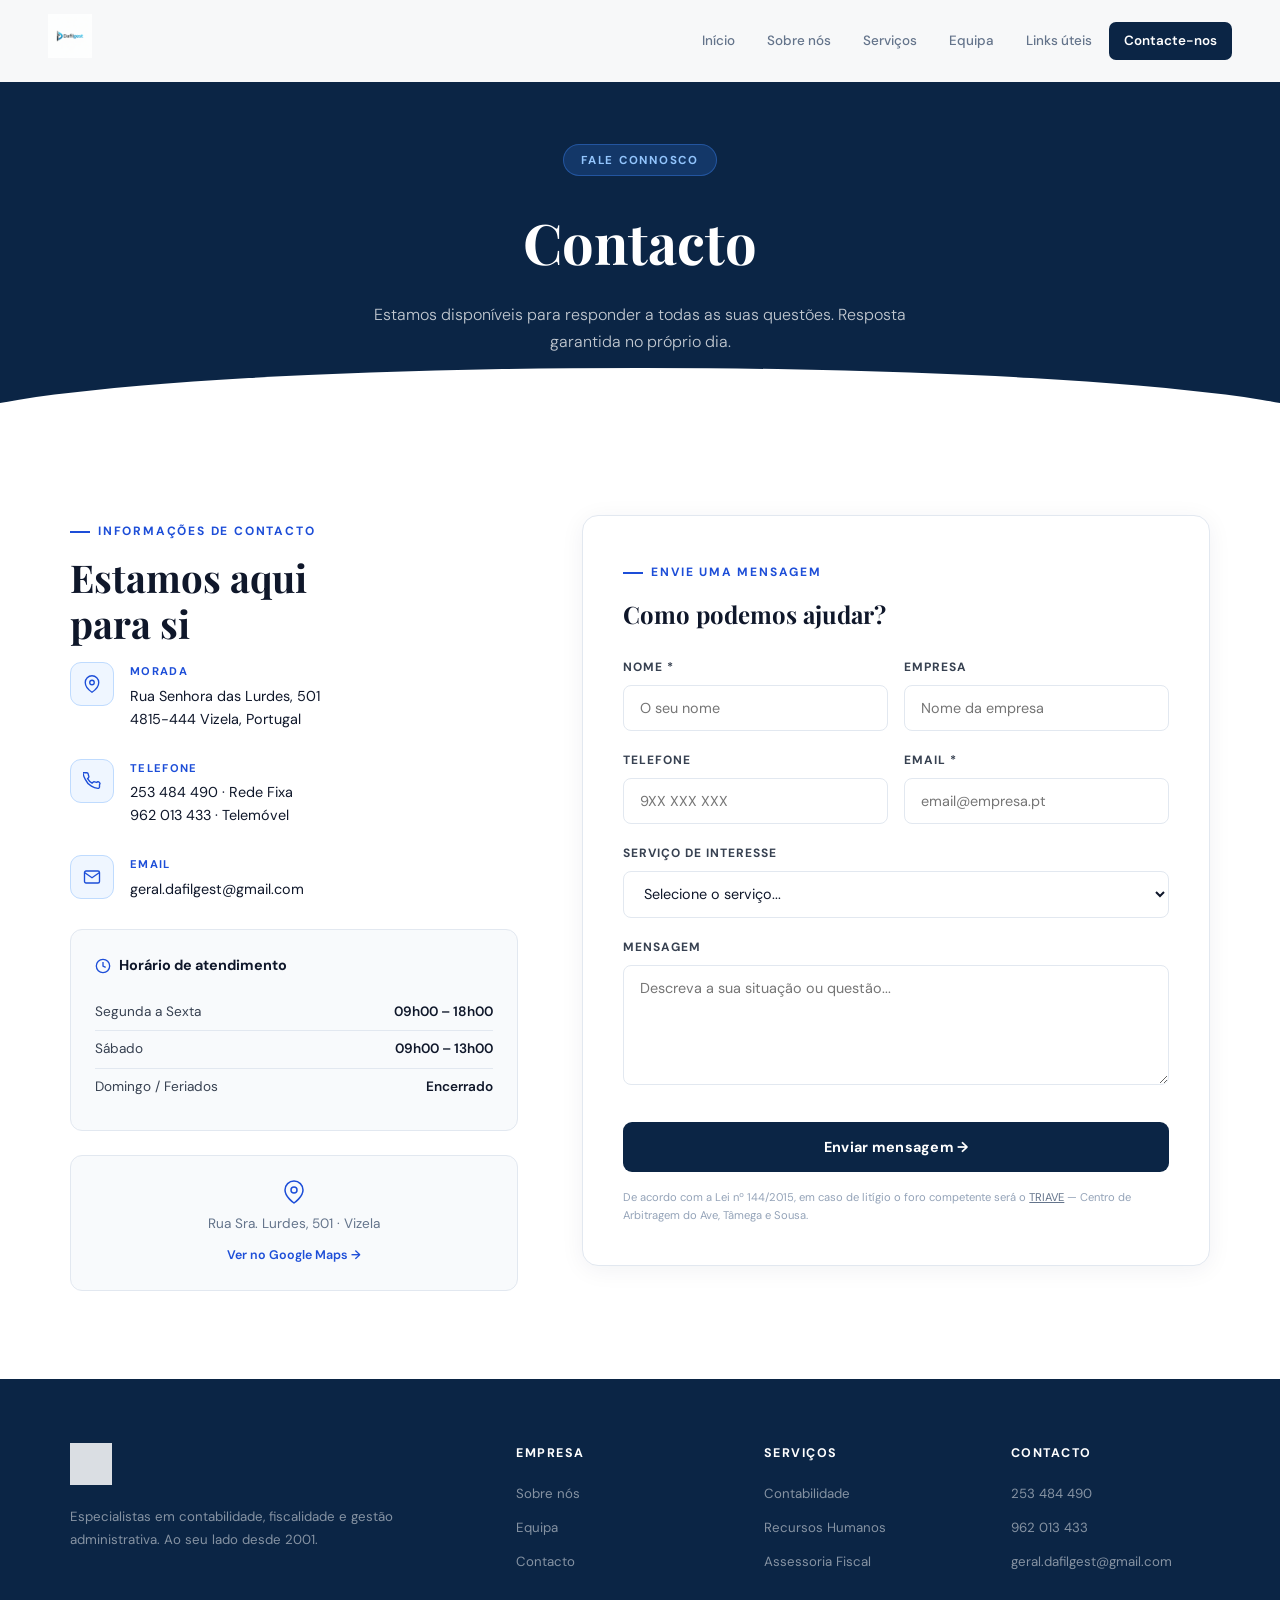
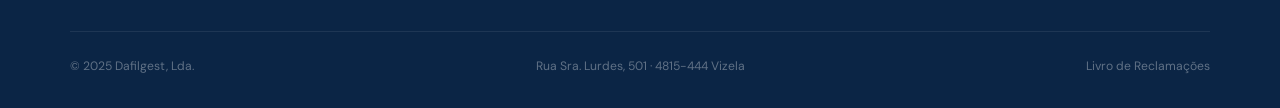
==== contacto.html @ e5c1e3a9 "Add files via upload" ====
<!DOCTYPE html><html lang="pt"><head><meta charset="UTF-8"><meta name="viewport" content="width=device-width,initial-scale=1">
  <link rel="preconnect" href="https://fonts.googleapis.com">
  <link href="https://fonts.googleapis.com/css2?family=Playfair+Display:ital,wght@0,600;0,700;1,600&family=DM+Sans:wght@300;400;500;600&display=swap" rel="stylesheet">
  <link rel="stylesheet" href="shared.css">
<title>Contacto — Dafilgest</title>
<style>
.ct-grid{display:grid;grid-template-columns:5fr 7fr;gap:4rem;align-items:start;}
.ii{display:flex;gap:1rem;align-items:flex-start;margin-bottom:1.75rem;}
.ii-ic{width:44px;height:44px;background:#eff6ff;border:1.5px solid #bfdbfe;border-radius:11px;display:flex;align-items:center;justify-content:center;flex-shrink:0;color:#1d4ed8;}
.ii-lbl{font-size:.7rem;font-weight:700;letter-spacing:.12em;text-transform:uppercase;color:#1d4ed8;margin-bottom:.25rem;}
.ii-val{color:#0f172a;font-size:.9rem;line-height:1.6;}
.ii-val a{color:#0f172a;text-decoration:none;transition:color .2s;}
.ii-val a:hover{color:#1d4ed8;}
.hours{background:#f8fafc;border:1.5px solid #e2e8f0;border-radius:12px;padding:1.5rem;margin-top:1.5rem;}
.hours h4{font-weight:700;color:#0f172a;font-size:.9rem;margin-bottom:1rem;display:flex;align-items:center;gap:.5rem;}
.hours h4 svg{color:#1d4ed8;}
.hr{display:flex;justify-content:space-between;font-size:.85rem;padding:.45rem 0;border-bottom:1px solid #e2e8f0;color:#374151;}
.hr:last-child{border-bottom:none;}
.hr span:last-child{font-weight:600;color:#0f172a;}
.map-link{display:flex;align-items:center;justify-content:center;flex-direction:column;gap:.6rem;margin-top:1.5rem;padding:1.5rem;background:#f8fafc;border:1.5px solid #e2e8f0;border-radius:12px;color:#64748b;font-size:.85rem;text-decoration:none;transition:all .25s;}
.map-link:hover{border-color:#bfdbfe;color:#1d4ed8;}
.map-link svg{color:#1d4ed8;}
.form-wrap{background:#fff;border:1.5px solid #e2e8f0;border-radius:16px;padding:2.5rem;box-shadow:0 4px 24px rgba(11,37,69,.06);}
.fl{display:block;font-size:.75rem;font-weight:700;letter-spacing:.08em;text-transform:uppercase;color:#374151;margin-bottom:.45rem;}
.fi-i,.fi-s,.fi-ta{width:100%;padding:.8rem 1rem;border:1.5px solid #e2e8f0;border-radius:8px;font-family:'DM Sans',sans-serif;font-size:.9rem;color:#0f172a;background:#fff;outline:none;transition:border-color .2s,box-shadow .2s;}
.fi-i:focus,.fi-s:focus,.fi-ta:focus{border-color:#1d4ed8;box-shadow:0 0 0 3px rgba(29,78,216,.07);}
.fi-ta{min-height:120px;resize:vertical;}
.fg2{display:grid;grid-template-columns:1fr 1fr;gap:1rem;}
.fg-s{margin-bottom:1.25rem;}
.f-btn{width:100%;padding:1rem;background:#0b2545;color:#fff;border:none;border-radius:9px;font-family:'DM Sans',sans-serif;font-size:.9rem;font-weight:700;cursor:pointer;transition:all .3s;margin-top:.5rem;letter-spacing:.02em;}
.f-btn:hover{background:#1d4ed8;transform:translateY(-1px);box-shadow:0 8px 24px rgba(29,78,216,.25);}
.f-ok{display:none;margin-top:1rem;padding:.9rem 1.1rem;background:#f0fdf4;border:1.5px solid #86efac;border-radius:8px;font-size:.875rem;color:#166534;}
.legal{font-size:.7rem;color:#94a3b8;line-height:1.65;margin-top:1rem;}
.legal a{color:#64748b;}
@media(max-width:900px){.ct-grid{grid-template-columns:1fr;}.fg2{grid-template-columns:1fr;}}
</style></head><body>
<nav id="navbar">
  <a href="index.html" class="nav-logo"><img src="[data-uri]" alt="Dafilgest"></a>
  <ul class="nav-links">
    <li><a href="index.html">Início</a></li><li><a href="sobre.html">Sobre nós</a></li>
    <li><a href="servicos.html">Serviços</a></li><li><a href="equipa.html">Equipa</a></li>
    <li><a href="links.html">Links úteis</a></li>
    <li><a href="contacto.html" class="nav-cta">Contacte-nos</a></li>
  </ul>
  <button class="burger" id="menuBtn"><span></span><span></span><span></span></button>
</nav>
<div class="mobile-menu" id="mobileMenu">
  <a href="index.html">Início</a><a href="sobre.html">Sobre nós</a>
  <a href="servicos.html">Serviços</a><a href="equipa.html">Equipa</a>
  <a href="links.html">Links úteis</a><a href="contacto.html">Contacte-nos</a>
</div>
<div class="page-header">
  <div class="page-header-tag">Fale connosco</div>
  <h1>Contacto</h1>
  <p>Estamos disponíveis para responder a todas as suas questões. Resposta garantida no próprio dia.</p>
</div>
<section>
  <div class="container">
    <div class="ct-grid">
      <div class="reveal">
        <div class="section-label">Informações de contacto</div>
        <h2 class="section-title">Estamos aqui<br>para si</h2>
        <div class="ii">
          <div class="ii-ic"><svg width="18" height="18" viewBox="0 0 24 24" fill="none" stroke="currentColor" stroke-width="1.8"><path d="M21 10c0 7-9 13-9 13s-9-6-9-13a9 9 0 0118 0z"/><circle cx="12" cy="10" r="3"/></svg></div>
          <div><div class="ii-lbl">Morada</div><div class="ii-val">Rua Senhora das Lurdes, 501<br>4815-444 Vizela, Portugal</div></div>
        </div>
        <div class="ii">
          <div class="ii-ic"><svg width="18" height="18" viewBox="0 0 24 24" fill="none" stroke="currentColor" stroke-width="1.8"><path d="M22 16.92v3a2 2 0 01-2.18 2 19.79 19.79 0 01-8.63-3.07A19.5 19.5 0 013.07 9.81a19.79 19.79 0 01-3.07-8.6A2 2 0 012 1h3a2 2 0 012 1.72c.127.96.361 1.903.7 2.81a2 2 0 01-.45 2.11L6.09 8.91a16 16 0 006 6l1.27-1.27a2 2 0 012.11-.45c.907.339 1.85.573 2.81.7A2 2 0 0122 16.92z"/></svg></div>
          <div><div class="ii-lbl">Telefone</div><div class="ii-val"><a href="tel:253484490">253 484 490</a> · Rede Fixa<br><a href="tel:962013433">962 013 433</a> · Telemóvel</div></div>
        </div>
        <div class="ii">
          <div class="ii-ic"><svg width="18" height="18" viewBox="0 0 24 24" fill="none" stroke="currentColor" stroke-width="1.8"><path d="M4 4h16c1.1 0 2 .9 2 2v12c0 1.1-.9 2-2 2H4c-1.1 0-2-.9-2-2V6c0-1.1.9-2 2-2z"/><polyline points="22,6 12,13 2,6"/></svg></div>
          <div><div class="ii-lbl">Email</div><div class="ii-val"><a href="mailto:geral.dafilgest@gmail.com">geral.dafilgest@gmail.com</a></div></div>
        </div>
        <div class="hours">
          <h4><svg width="16" height="16" viewBox="0 0 24 24" fill="none" stroke="currentColor" stroke-width="2"><circle cx="12" cy="12" r="10"/><polyline points="12 6 12 12 16 14"/></svg>Horário de atendimento</h4>
          <div class="hr"><span>Segunda a Sexta</span><span>09h00 – 18h00</span></div>
          <div class="hr"><span>Sábado</span><span>09h00 – 13h00</span></div>
          <div class="hr"><span>Domingo / Feriados</span><span>Encerrado</span></div>
        </div>
        <a href="https://maps.google.com/?q=Rua+Senhora+Lurdes+501+Vizela" target="_blank" class="map-link">
          <svg width="24" height="24" viewBox="0 0 24 24" fill="none" stroke="currentColor" stroke-width="1.5"><path d="M21 10c0 7-9 13-9 13s-9-6-9-13a9 9 0 0118 0z"/><circle cx="12" cy="10" r="3"/></svg>
          <span>Rua Sra. Lurdes, 501 · Vizela</span>
          <span style="font-size:.78rem;color:#1d4ed8;font-weight:600;">Ver no Google Maps →</span>
        </a>
      </div>
      <div class="reveal reveal-delay-1">
        <div class="form-wrap">
          <div class="section-label">Envie uma mensagem</div>
          <h3 style="font-family:'Playfair Display',serif;font-size:1.5rem;color:#0f172a;margin-bottom:1.5rem;font-weight:700;">Como podemos ajudar?</h3>
          <form id="cForm">
            <div class="fg2">
              <div class="fg-s"><label class="fl">Nome *</label><input type="text" class="fi-i" placeholder="O seu nome" required></div>
              <div class="fg-s"><label class="fl">Empresa</label><input type="text" class="fi-i" placeholder="Nome da empresa"></div>
            </div>
            <div class="fg2">
              <div class="fg-s"><label class="fl">Telefone</label><input type="tel" class="fi-i" placeholder="9XX XXX XXX"></div>
              <div class="fg-s"><label class="fl">Email *</label><input type="email" class="fi-i" placeholder="email@empresa.pt" required></div>
            </div>
            <div class="fg-s">
              <label class="fl">Serviço de interesse</label>
              <select class="fi-s"><option value="">Selecione o serviço...</option><option>Contabilidade</option><option>Recursos Humanos</option><option>Assessoria Fiscal</option><option>Gestão Administrativa</option><option>Outro / Geral</option></select>
            </div>
            <div class="fg-s"><label class="fl">Mensagem</label><textarea class="fi-ta" placeholder="Descreva a sua situação ou questão..."></textarea></div>
            <button type="submit" class="f-btn">Enviar mensagem →</button>
            <div class="f-ok" id="fOk">✓ Mensagem enviada! Entraremos em contacto brevemente.</div>
          </form>
          <p class="legal">De acordo com a Lei nº 144/2015, em caso de litígio o foro competente será o <a href="https://www.triave.pt" target="_blank">TRIAVE</a> — Centro de Arbitragem do Ave, Tâmega e Sousa.</p>
        </div>
      </div>
    </div>
  </div>
</section>
<footer>
  <div class="fi">
    <div class="fg">
      <div><img src="[data-uri]" alt="Dafilgest" class="flogo"><p class="fdesc">Especialistas em contabilidade, fiscalidade e gestão administrativa. Ao seu lado desde 2001.</p></div>
      <div><h4>Empresa</h4><ul><li><a href="sobre.html">Sobre nós</a></li><li><a href="equipa.html">Equipa</a></li><li><a href="contacto.html">Contacto</a></li></ul></div>
      <div><h4>Serviços</h4><ul><li><a href="servicos.html">Contabilidade</a></li><li><a href="servicos.html">Recursos Humanos</a></li><li><a href="servicos.html">Assessoria Fiscal</a></li></ul></div>
      <div><h4>Contacto</h4><ul><li><a href="tel:253484490">253 484 490</a></li><li><a href="tel:962013433">962 013 433</a></li><li><a href="mailto:geral.dafilgest@gmail.com">geral.dafilgest@gmail.com</a></li></ul></div>
    </div>
    <div class="fbot"><span>© 2025 Dafilgest, Lda.</span><span>Rua Sra. Lurdes, 501 · 4815-444 Vizela</span><a href="https://www.livroreclamacoes.pt" target="_blank">Livro de Reclamações</a></div>
  </div>
</footer><script src="shared.js"></script>
<script>
document.getElementById('cForm').addEventListener('submit',function(e){
  e.preventDefault();
  var ok=document.getElementById('fOk');
  ok.style.display='block';
  this.reset();
  setTimeout(()=>ok.style.display='none',7000);
});
</script>
</body></html>
---- shared.css ----
*,*::before,*::after{margin:0;padding:0;box-sizing:border-box;}
:root{
  --navy:#0b2545;
  --blue:#1d4ed8;
  --blue-light:#3b82f6;
  --blue-pale:#eff6ff;
  --slate:#0f172a;
  --gray:#64748b;
  --light:#f8fafc;
  --white:#fff;
  --border:#e2e8f0;
}
html{scroll-behavior:smooth;}
body{font-family:'DM Sans',sans-serif;color:var(--slate);background:var(--white);line-height:1.65;}

/* NAV */
nav{position:fixed;top:0;left:0;right:0;z-index:200;display:flex;align-items:center;justify-content:space-between;padding:.9rem 3rem;background:rgba(255,255,255,.97);backdrop-filter:blur(16px);border-bottom:1px solid transparent;transition:all .35s;}
nav.scrolled{border-color:var(--border);box-shadow:0 2px 24px rgba(0,0,0,.07);}
.nav-logo img{height:44px;width:auto;}
.nav-links{display:flex;gap:.1rem;list-style:none;align-items:center;}
.nav-links a{display:block;padding:.5rem .95rem;color:var(--gray);font-size:.84rem;font-weight:500;text-decoration:none;border-radius:7px;transition:all .2s;}
.nav-links a:hover,.nav-links a.active{color:var(--blue);background:var(--blue-pale);}
.nav-links a.active{font-weight:600;}
.nav-cta{background:var(--navy)!important;color:var(--white)!important;font-weight:600!important;border-radius:7px!important;}
.nav-cta:hover{background:var(--blue)!important;}
.burger{display:none;flex-direction:column;gap:5px;cursor:pointer;background:none;border:none;padding:6px;}
.burger span{display:block;width:24px;height:2px;background:var(--slate);transition:all .3s;border-radius:2px;}
.burger.open span:nth-child(1){transform:rotate(45deg) translate(5px,5px);}
.burger.open span:nth-child(2){opacity:0;}
.burger.open span:nth-child(3){transform:rotate(-45deg) translate(5px,-5px);}
.mobile-menu{display:none;position:fixed;top:68px;left:0;right:0;bottom:0;background:var(--white);z-index:199;padding:1.5rem;flex-direction:column;gap:.35rem;overflow-y:auto;}
.mobile-menu.open{display:flex;}
.mobile-menu a{padding:.9rem 1rem;font-size:1rem;color:var(--slate);text-decoration:none;border-bottom:1px solid var(--border);border-radius:8px;}
.mobile-menu a:hover{color:var(--blue);background:var(--blue-pale);}

/* PAGE HEADER */
.page-header{background:var(--navy);color:var(--white);text-align:center;padding:9rem 2rem 4.5rem;position:relative;overflow:hidden;}
.page-header::after{content:'';position:absolute;bottom:-1px;left:0;right:0;height:60px;background:var(--white);clip-path:ellipse(55% 100% at 50% 100%);}
.page-header-tag{display:inline-block;background:rgba(59,130,246,.2);border:1px solid rgba(59,130,246,.4);padding:.35rem 1.1rem;border-radius:50px;font-size:.72rem;font-weight:700;letter-spacing:.15em;text-transform:uppercase;color:#93c5fd;margin-bottom:1.25rem;}
.page-header h1{font-family:'Playfair Display',serif;font-size:clamp(2rem,5vw,3.5rem);font-weight:700;margin-bottom:.85rem;color:var(--white);}
.page-header p{max-width:540px;margin:0 auto;opacity:.75;font-size:1rem;font-weight:300;}

/* LAYOUT */
section{padding:5.5rem 2rem;}
.container{max-width:1140px;margin:0 auto;}
.section-label{display:inline-flex;align-items:center;gap:.5rem;color:var(--blue);font-size:.75rem;font-weight:700;letter-spacing:.15em;text-transform:uppercase;margin-bottom:.75rem;}
.section-label::before{content:'';width:20px;height:2px;background:var(--blue);display:block;}
.section-title{font-family:'Playfair Display',serif;font-size:clamp(1.6rem,3vw,2.5rem);font-weight:700;color:var(--slate);margin-bottom:1rem;line-height:1.2;}
.section-sub{color:var(--gray);font-size:.97rem;max-width:540px;margin-bottom:2.5rem;}

/* BTNS */
.btn{display:inline-flex;align-items:center;gap:.5rem;padding:.8rem 1.75rem;border-radius:8px;font-size:.875rem;font-weight:600;text-decoration:none;transition:all .25s;cursor:pointer;border:none;font-family:'DM Sans',sans-serif;}
.btn-navy{background:var(--navy);color:var(--white);}
.btn-navy:hover{background:var(--blue);transform:translateY(-1px);box-shadow:0 6px 20px rgba(29,78,216,.3);}
.btn-blue{background:var(--blue);color:var(--white);}
.btn-blue:hover{background:#1e40af;transform:translateY(-1px);box-shadow:0 6px 20px rgba(29,78,216,.35);}
.btn-ghost{background:rgba(255,255,255,.1);color:var(--white);border:1px solid rgba(255,255,255,.25);}
.btn-ghost:hover{background:rgba(255,255,255,.2);}
.btn-outline-navy{background:transparent;color:var(--navy);border:2px solid var(--navy);}
.btn-outline-navy:hover{background:var(--navy);color:var(--white);}
.btn-white{background:var(--white);color:var(--navy);font-weight:700;}
.btn-white:hover{background:#e8f0fe;transform:translateY(-1px);}

/* CARDS */
.card{background:var(--white);border:1px solid var(--border);border-radius:14px;padding:2rem;transition:all .3s;}
.card:hover{box-shadow:0 12px 40px rgba(29,78,216,.1);transform:translateY(-3px);border-color:#bfdbfe;}

/* REVEAL */
.reveal{opacity:0;transform:translateY(28px);transition:opacity .75s ease,transform .75s ease;}
.reveal.visible{opacity:1;transform:translateY(0);}
.reveal-delay-1{transition-delay:.12s;}
.reveal-delay-2{transition-delay:.24s;}
.reveal-delay-3{transition-delay:.36s;}
.reveal-delay-4{transition-delay:.48s;}

/* FOOTER */
footer{background:var(--navy);color:rgba(255,255,255,.65);padding:4rem 2rem 2rem;}
.fi{max-width:1140px;margin:0 auto;}
.fg{display:grid;grid-template-columns:2fr 1fr 1fr 1fr;gap:3rem;margin-bottom:3rem;}
.flogo{height:42px;filter:brightness(0) invert(1);opacity:.85;margin-bottom:1.25rem;display:block;}
.fdesc{font-size:.83rem;line-height:1.75;color:rgba(255,255,255,.5);}
.fg h4{color:var(--white);font-size:.78rem;font-weight:700;letter-spacing:.12em;text-transform:uppercase;margin-bottom:1rem;}
.fg ul{list-style:none;}
.fg li{margin-bottom:.5rem;}
.fg a{color:rgba(255,255,255,.5);text-decoration:none;font-size:.83rem;transition:color .2s;}
.fg a:hover{color:var(--white);}
.fbot{border-top:1px solid rgba(255,255,255,.08);padding-top:1.5rem;display:flex;justify-content:space-between;align-items:center;flex-wrap:wrap;gap:.75rem;font-size:.76rem;color:rgba(255,255,255,.35);}
.fbot a{color:rgba(255,255,255,.35);text-decoration:none;}
.fbot a:hover{color:rgba(255,255,255,.6);}

@media(max-width:900px){
  nav{padding:.9rem 1.5rem;}
  .nav-links{display:none;}
  .burger{display:flex;}
  .fg{grid-template-columns:1fr 1fr;gap:2rem;}
  .fbot{flex-direction:column;text-align:center;}
}
@media(max-width:480px){.fg{grid-template-columns:1fr;}}
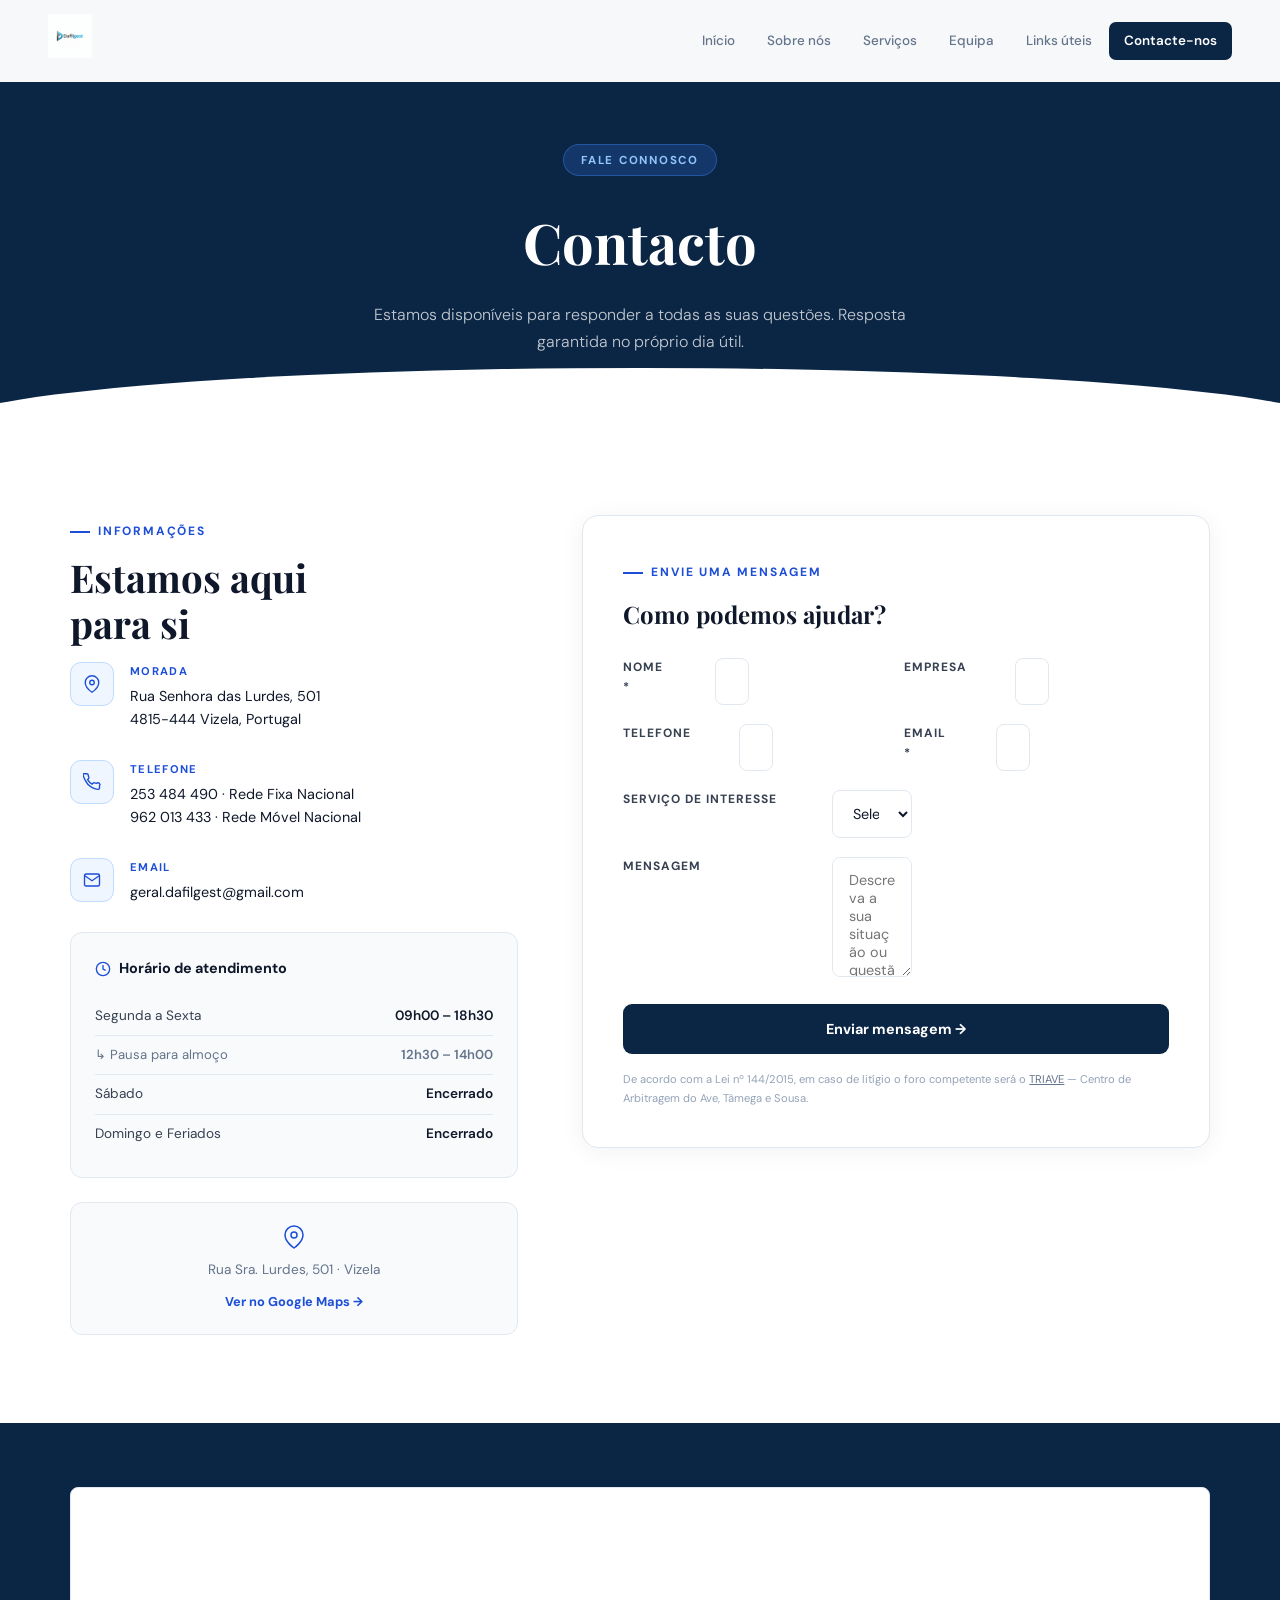
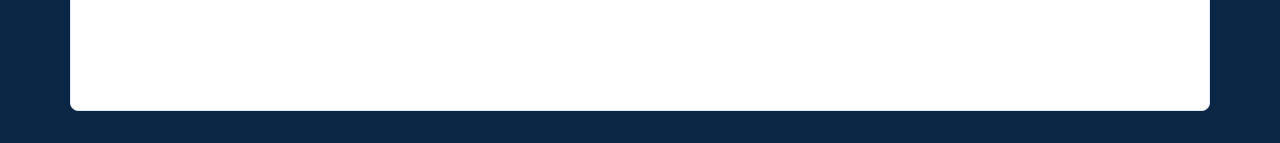
==== commit aa22954e: "Add files via upload" ====
--- a/contacto.html
+++ b/contacto.html
@@ -1,38 +1,38 @@
 <!DOCTYPE html><html lang="pt"><head><meta charset="UTF-8"><meta name="viewport" content="width=device-width,initial-scale=1">
   <link rel="preconnect" href="https://fonts.googleapis.com">
   <link href="https://fonts.googleapis.com/css2?family=Playfair+Display:ital,wght@0,600;0,700;1,600&family=DM+Sans:wght@300;400;500;600&display=swap" rel="stylesheet">
-  <link rel="stylesheet" href="shared.css">
-<title>Contacto — Dafilgest</title>
+  <link rel="stylesheet" href="shared.css"><title>Contacto — Dafilgest</title>
 <style>
 .ct-grid{display:grid;grid-template-columns:5fr 7fr;gap:4rem;align-items:start;}
 .ii{display:flex;gap:1rem;align-items:flex-start;margin-bottom:1.75rem;}
 .ii-ic{width:44px;height:44px;background:#eff6ff;border:1.5px solid #bfdbfe;border-radius:11px;display:flex;align-items:center;justify-content:center;flex-shrink:0;color:#1d4ed8;}
 .ii-lbl{font-size:.7rem;font-weight:700;letter-spacing:.12em;text-transform:uppercase;color:#1d4ed8;margin-bottom:.25rem;}
-.ii-val{color:#0f172a;font-size:.9rem;line-height:1.6;}
+.ii-val{color:#0f172a;font-size:.9rem;line-height:1.65;}
 .ii-val a{color:#0f172a;text-decoration:none;transition:color .2s;}
 .ii-val a:hover{color:#1d4ed8;}
 .hours{background:#f8fafc;border:1.5px solid #e2e8f0;border-radius:12px;padding:1.5rem;margin-top:1.5rem;}
 .hours h4{font-weight:700;color:#0f172a;font-size:.9rem;margin-bottom:1rem;display:flex;align-items:center;gap:.5rem;}
 .hours h4 svg{color:#1d4ed8;}
-.hr{display:flex;justify-content:space-between;font-size:.85rem;padding:.45rem 0;border-bottom:1px solid #e2e8f0;color:#374151;}
-.hr:last-child{border-bottom:none;}
-.hr span:last-child{font-weight:600;color:#0f172a;}
-.map-link{display:flex;align-items:center;justify-content:center;flex-direction:column;gap:.6rem;margin-top:1.5rem;padding:1.5rem;background:#f8fafc;border:1.5px solid #e2e8f0;border-radius:12px;color:#64748b;font-size:.85rem;text-decoration:none;transition:all .25s;}
-.map-link:hover{border-color:#bfdbfe;color:#1d4ed8;}
-.map-link svg{color:#1d4ed8;}
-.form-wrap{background:#fff;border:1.5px solid #e2e8f0;border-radius:16px;padding:2.5rem;box-shadow:0 4px 24px rgba(11,37,69,.06);}
+.hr-row{display:flex;justify-content:space-between;align-items:center;font-size:.85rem;padding:.5rem 0;border-bottom:1px solid #e2e8f0;color:#374151;}
+.hr-row:last-child{border-bottom:none;}
+.hr-row span:last-child{font-weight:600;color:#0f172a;}
+.hr-row .closed{color:#94a3b8;font-weight:400;}
+.map-a{display:flex;align-items:center;justify-content:center;flex-direction:column;gap:.6rem;margin-top:1.5rem;padding:1.4rem;background:#f8fafc;border:1.5px solid #e2e8f0;border-radius:12px;color:#64748b;font-size:.85rem;text-decoration:none;transition:all .25s;}
+.map-a:hover{border-color:#bfdbfe;color:#1d4ed8;}
+.map-a svg{color:#1d4ed8;}
+.fw{background:#fff;border:1.5px solid #e2e8f0;border-radius:16px;padding:2.5rem;box-shadow:0 4px 24px rgba(11,37,69,.06);}
 .fl{display:block;font-size:.75rem;font-weight:700;letter-spacing:.08em;text-transform:uppercase;color:#374151;margin-bottom:.45rem;}
-.fi-i,.fi-s,.fi-ta{width:100%;padding:.8rem 1rem;border:1.5px solid #e2e8f0;border-radius:8px;font-family:'DM Sans',sans-serif;font-size:.9rem;color:#0f172a;background:#fff;outline:none;transition:border-color .2s,box-shadow .2s;}
-.fi-i:focus,.fi-s:focus,.fi-ta:focus{border-color:#1d4ed8;box-shadow:0 0 0 3px rgba(29,78,216,.07);}
-.fi-ta{min-height:120px;resize:vertical;}
-.fg2{display:grid;grid-template-columns:1fr 1fr;gap:1rem;}
-.fg-s{margin-bottom:1.25rem;}
-.f-btn{width:100%;padding:1rem;background:#0b2545;color:#fff;border:none;border-radius:9px;font-family:'DM Sans',sans-serif;font-size:.9rem;font-weight:700;cursor:pointer;transition:all .3s;margin-top:.5rem;letter-spacing:.02em;}
-.f-btn:hover{background:#1d4ed8;transform:translateY(-1px);box-shadow:0 8px 24px rgba(29,78,216,.25);}
-.f-ok{display:none;margin-top:1rem;padding:.9rem 1.1rem;background:#f0fdf4;border:1.5px solid #86efac;border-radius:8px;font-size:.875rem;color:#166534;}
+.fi{width:100%;padding:.8rem 1rem;border:1.5px solid #e2e8f0;border-radius:8px;font-family:'DM Sans',sans-serif;font-size:.9rem;color:#0f172a;background:#fff;outline:none;transition:border-color .2s,box-shadow .2s;}
+.fi:focus{border-color:#1d4ed8;box-shadow:0 0 0 3px rgba(29,78,216,.07);}
+textarea.fi{min-height:120px;resize:vertical;}
+.fr2{display:grid;grid-template-columns:1fr 1fr;gap:1rem;}
+.fg{margin-bottom:1.2rem;}
+.fbtn{width:100%;padding:1rem;background:#0b2545;color:#fff;border:none;border-radius:9px;font-family:'DM Sans',sans-serif;font-size:.9rem;font-weight:700;cursor:pointer;transition:all .3s;margin-top:.5rem;}
+.fbtn:hover{background:#1d4ed8;transform:translateY(-1px);box-shadow:0 8px 24px rgba(29,78,216,.25);}
+.fok{display:none;margin-top:1rem;padding:.9rem 1.1rem;background:#f0fdf4;border:1.5px solid #86efac;border-radius:8px;font-size:.875rem;color:#166534;}
 .legal{font-size:.7rem;color:#94a3b8;line-height:1.65;margin-top:1rem;}
 .legal a{color:#64748b;}
-@media(max-width:900px){.ct-grid{grid-template-columns:1fr;}.fg2{grid-template-columns:1fr;}}
+@media(max-width:900px){.ct-grid{grid-template-columns:1fr;}.fr2{grid-template-columns:1fr;}}
 </style></head><body>
 <nav id="navbar">
   <a href="index.html" class="nav-logo"><img src="[data-uri]" alt="Dafilgest"></a>
@@ -52,13 +52,13 @@
 <div class="page-header">
   <div class="page-header-tag">Fale connosco</div>
   <h1>Contacto</h1>
-  <p>Estamos disponíveis para responder a todas as suas questões. Resposta garantida no próprio dia.</p>
+  <p>Estamos disponíveis para responder a todas as suas questões. Resposta garantida no próprio dia útil.</p>
 </div>
 <section>
   <div class="container">
     <div class="ct-grid">
       <div class="reveal">
-        <div class="section-label">Informações de contacto</div>
+        <div class="section-label">Informações</div>
         <h2 class="section-title">Estamos aqui<br>para si</h2>
         <div class="ii">
           <div class="ii-ic"><svg width="18" height="18" viewBox="0 0 24 24" fill="none" stroke="currentColor" stroke-width="1.8"><path d="M21 10c0 7-9 13-9 13s-9-6-9-13a9 9 0 0118 0z"/><circle cx="12" cy="10" r="3"/></svg></div>
@@ -66,7 +66,7 @@
         </div>
         <div class="ii">
           <div class="ii-ic"><svg width="18" height="18" viewBox="0 0 24 24" fill="none" stroke="currentColor" stroke-width="1.8"><path d="M22 16.92v3a2 2 0 01-2.18 2 19.79 19.79 0 01-8.63-3.07A19.5 19.5 0 013.07 9.81a19.79 19.79 0 01-3.07-8.6A2 2 0 012 1h3a2 2 0 012 1.72c.127.96.361 1.903.7 2.81a2 2 0 01-.45 2.11L6.09 8.91a16 16 0 006 6l1.27-1.27a2 2 0 012.11-.45c.907.339 1.85.573 2.81.7A2 2 0 0122 16.92z"/></svg></div>
-          <div><div class="ii-lbl">Telefone</div><div class="ii-val"><a href="tel:253484490">253 484 490</a> · Rede Fixa<br><a href="tel:962013433">962 013 433</a> · Telemóvel</div></div>
+          <div><div class="ii-lbl">Telefone</div><div class="ii-val"><a href="tel:253484490">253 484 490</a> · Rede Fixa Nacional<br><a href="tel:962013433">962 013 433</a> · Rede Móvel Nacional</div></div>
         </div>
         <div class="ii">
           <div class="ii-ic"><svg width="18" height="18" viewBox="0 0 24 24" fill="none" stroke="currentColor" stroke-width="1.8"><path d="M4 4h16c1.1 0 2 .9 2 2v12c0 1.1-.9 2-2 2H4c-1.1 0-2-.9-2-2V6c0-1.1.9-2 2-2z"/><polyline points="22,6 12,13 2,6"/></svg></div>
@@ -74,36 +74,37 @@
         </div>
         <div class="hours">
           <h4><svg width="16" height="16" viewBox="0 0 24 24" fill="none" stroke="currentColor" stroke-width="2"><circle cx="12" cy="12" r="10"/><polyline points="12 6 12 12 16 14"/></svg>Horário de atendimento</h4>
-          <div class="hr"><span>Segunda a Sexta</span><span>09h00 – 18h00</span></div>
-          <div class="hr"><span>Sábado</span><span>09h00 – 13h00</span></div>
-          <div class="hr"><span>Domingo / Feriados</span><span>Encerrado</span></div>
+          <div class="hr-row"><span>Segunda a Sexta</span><span>09h00 – 18h30</span></div>
+          <div class="hr-row"><span style="color:#64748b;font-size:.82rem;">↳ Pausa para almoço</span><span style="color:#64748b;font-size:.82rem;">12h30 – 14h00</span></div>
+          <div class="hr-row"><span>Sábado</span><span class="closed">Encerrado</span></div>
+          <div class="hr-row"><span>Domingo e Feriados</span><span class="closed">Encerrado</span></div>
         </div>
-        <a href="https://maps.google.com/?q=Rua+Senhora+Lurdes+501+Vizela" target="_blank" class="map-link">
+        <a href="https://maps.google.com/?q=Rua+Senhora+Lurdes+501+Vizela" target="_blank" class="map-a">
           <svg width="24" height="24" viewBox="0 0 24 24" fill="none" stroke="currentColor" stroke-width="1.5"><path d="M21 10c0 7-9 13-9 13s-9-6-9-13a9 9 0 0118 0z"/><circle cx="12" cy="10" r="3"/></svg>
           <span>Rua Sra. Lurdes, 501 · Vizela</span>
-          <span style="font-size:.78rem;color:#1d4ed8;font-weight:600;">Ver no Google Maps →</span>
+          <span style="color:#1d4ed8;font-weight:700;font-size:.8rem;">Ver no Google Maps →</span>
         </a>
       </div>
       <div class="reveal reveal-delay-1">
-        <div class="form-wrap">
+        <div class="fw">
           <div class="section-label">Envie uma mensagem</div>
           <h3 style="font-family:'Playfair Display',serif;font-size:1.5rem;color:#0f172a;margin-bottom:1.5rem;font-weight:700;">Como podemos ajudar?</h3>
           <form id="cForm">
-            <div class="fg2">
-              <div class="fg-s"><label class="fl">Nome *</label><input type="text" class="fi-i" placeholder="O seu nome" required></div>
-              <div class="fg-s"><label class="fl">Empresa</label><input type="text" class="fi-i" placeholder="Nome da empresa"></div>
+            <div class="fr2">
+              <div class="fg"><label class="fl">Nome *</label><input type="text" class="fi" placeholder="O seu nome" required></div>
+              <div class="fg"><label class="fl">Empresa</label><input type="text" class="fi" placeholder="Nome da empresa"></div>
             </div>
-            <div class="fg2">
-              <div class="fg-s"><label class="fl">Telefone</label><input type="tel" class="fi-i" placeholder="9XX XXX XXX"></div>
-              <div class="fg-s"><label class="fl">Email *</label><input type="email" class="fi-i" placeholder="email@empresa.pt" required></div>
+            <div class="fr2">
+              <div class="fg"><label class="fl">Telefone</label><input type="tel" class="fi" placeholder="9XX XXX XXX"></div>
+              <div class="fg"><label class="fl">Email *</label><input type="email" class="fi" placeholder="email@empresa.pt" required></div>
             </div>
-            <div class="fg-s">
+            <div class="fg">
               <label class="fl">Serviço de interesse</label>
-              <select class="fi-s"><option value="">Selecione o serviço...</option><option>Contabilidade</option><option>Recursos Humanos</option><option>Assessoria Fiscal</option><option>Gestão Administrativa</option><option>Outro / Geral</option></select>
+              <select class="fi"><option value="">Selecione...</option><option>Contabilidade</option><option>Recursos Humanos</option><option>Assessoria Fiscal</option><option>Gestão Administrativa</option><option>Outro / Geral</option></select>
             </div>
-            <div class="fg-s"><label class="fl">Mensagem</label><textarea class="fi-ta" placeholder="Descreva a sua situação ou questão..."></textarea></div>
-            <button type="submit" class="f-btn">Enviar mensagem →</button>
-            <div class="f-ok" id="fOk">✓ Mensagem enviada! Entraremos em contacto brevemente.</div>
+            <div class="fg"><label class="fl">Mensagem</label><textarea class="fi" placeholder="Descreva a sua situação ou questão..."></textarea></div>
+            <button type="submit" class="fbtn">Enviar mensagem →</button>
+            <div class="fok" id="fOk">✓ Mensagem enviada com sucesso! Entraremos em contacto brevemente.</div>
           </form>
           <p class="legal">De acordo com a Lei nº 144/2015, em caso de litígio o foro competente será o <a href="https://www.triave.pt" target="_blank">TRIAVE</a> — Centro de Arbitragem do Ave, Tâmega e Sousa.</p>
         </div>
@@ -114,12 +115,12 @@
 <footer>
   <div class="fi">
     <div class="fg">
-      <div><img src="[data-uri]" alt="Dafilgest" class="flogo"><p class="fdesc">Especialistas em contabilidade, fiscalidade e gestão administrativa. Ao seu lado desde 2001.</p></div>
+      <div><img src="[data-uri]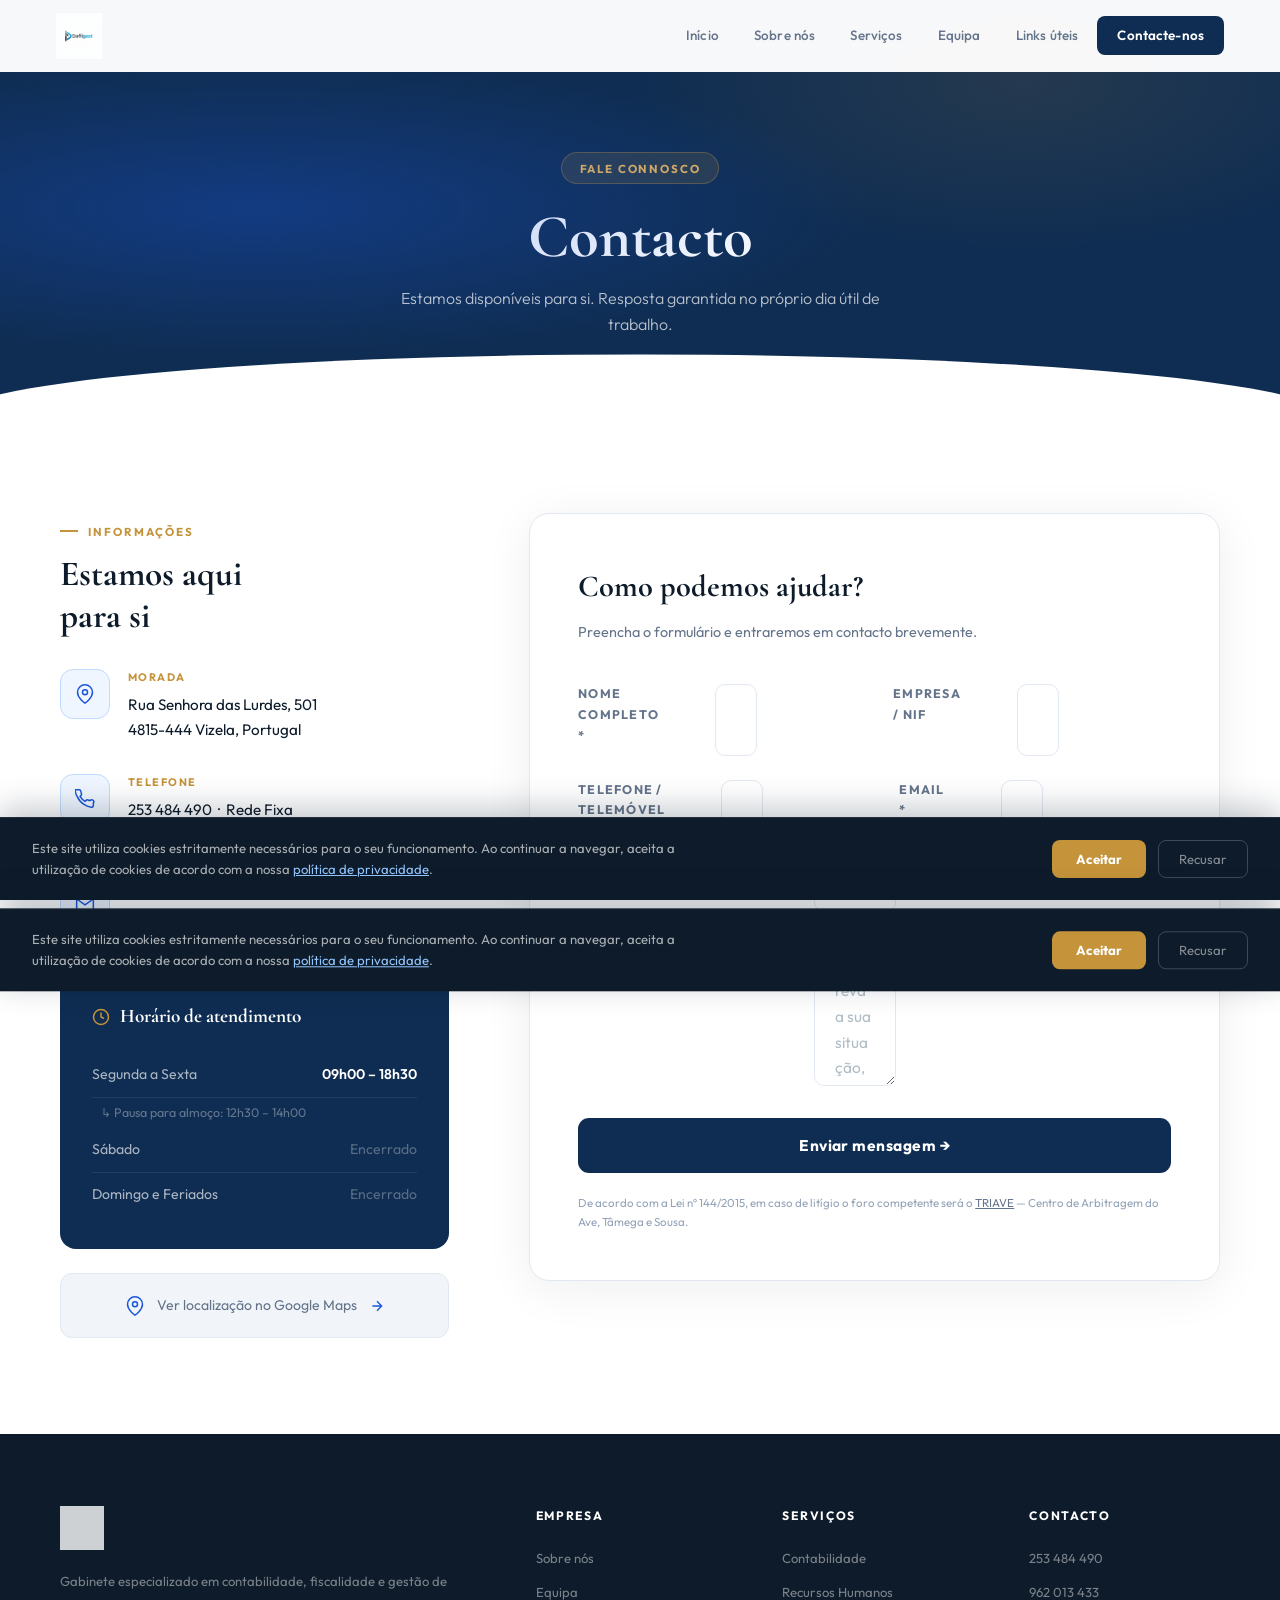
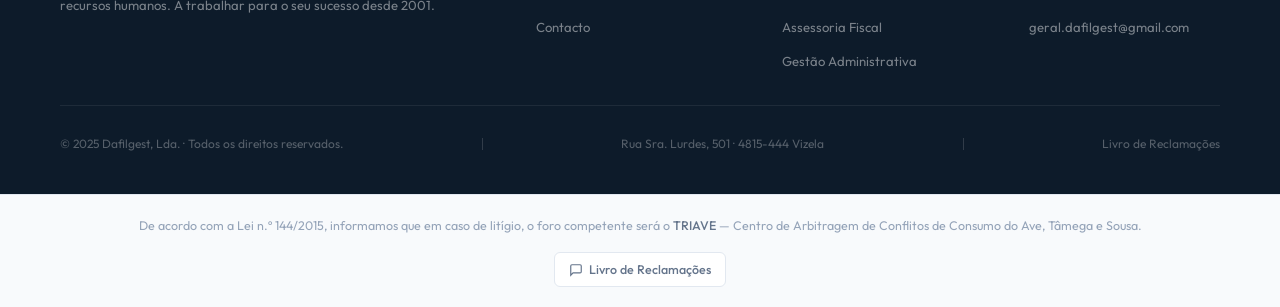
==== commit 338266a6: "Add files via upload" ====
--- a/contacto.html
+++ b/contacto.html
@@ -1,135 +1,267 @@
-<!DOCTYPE html><html lang="pt"><head><meta charset="UTF-8"><meta name="viewport" content="width=device-width,initial-scale=1">
-  <link rel="preconnect" href="https://fonts.googleapis.com">
-  <link href="https://fonts.googleapis.com/css2?family=Playfair+Display:ital,wght@0,600;0,700;1,600&family=DM+Sans:wght@300;400;500;600&display=swap" rel="stylesheet">
-  <link rel="stylesheet" href="shared.css"><title>Contacto — Dafilgest</title>
+<!DOCTYPE html><html lang="pt">
+<head><meta charset="UTF-8"><meta name="viewport" content="width=device-width,initial-scale=1"><title>Contacto — Dafilgest</title><link rel="preconnect" href="https://fonts.googleapis.com"><link href="https://fonts.googleapis.com/css2?family=Cormorant+Garamond:ital,wght@0,600;0,700;1,600&family=Outfit:wght@300;400;500;600;700&display=swap" rel="stylesheet"><link rel="stylesheet" href="shared.css">
 <style>
-.ct-grid{display:grid;grid-template-columns:5fr 7fr;gap:4rem;align-items:start;}
-.ii{display:flex;gap:1rem;align-items:flex-start;margin-bottom:1.75rem;}
-.ii-ic{width:44px;height:44px;background:#eff6ff;border:1.5px solid #bfdbfe;border-radius:11px;display:flex;align-items:center;justify-content:center;flex-shrink:0;color:#1d4ed8;}
-.ii-lbl{font-size:.7rem;font-weight:700;letter-spacing:.12em;text-transform:uppercase;color:#1d4ed8;margin-bottom:.25rem;}
-.ii-val{color:#0f172a;font-size:.9rem;line-height:1.65;}
-.ii-val a{color:#0f172a;text-decoration:none;transition:color .2s;}
-.ii-val a:hover{color:#1d4ed8;}
-.hours{background:#f8fafc;border:1.5px solid #e2e8f0;border-radius:12px;padding:1.5rem;margin-top:1.5rem;}
-.hours h4{font-weight:700;color:#0f172a;font-size:.9rem;margin-bottom:1rem;display:flex;align-items:center;gap:.5rem;}
-.hours h4 svg{color:#1d4ed8;}
-.hr-row{display:flex;justify-content:space-between;align-items:center;font-size:.85rem;padding:.5rem 0;border-bottom:1px solid #e2e8f0;color:#374151;}
-.hr-row:last-child{border-bottom:none;}
-.hr-row span:last-child{font-weight:600;color:#0f172a;}
-.hr-row .closed{color:#94a3b8;font-weight:400;}
-.map-a{display:flex;align-items:center;justify-content:center;flex-direction:column;gap:.6rem;margin-top:1.5rem;padding:1.4rem;background:#f8fafc;border:1.5px solid #e2e8f0;border-radius:12px;color:#64748b;font-size:.85rem;text-decoration:none;transition:all .25s;}
-.map-a:hover{border-color:#bfdbfe;color:#1d4ed8;}
-.map-a svg{color:#1d4ed8;}
-.fw{background:#fff;border:1.5px solid #e2e8f0;border-radius:16px;padding:2.5rem;box-shadow:0 4px 24px rgba(11,37,69,.06);}
-.fl{display:block;font-size:.75rem;font-weight:700;letter-spacing:.08em;text-transform:uppercase;color:#374151;margin-bottom:.45rem;}
-.fi{width:100%;padding:.8rem 1rem;border:1.5px solid #e2e8f0;border-radius:8px;font-family:'DM Sans',sans-serif;font-size:.9rem;color:#0f172a;background:#fff;outline:none;transition:border-color .2s,box-shadow .2s;}
-.fi:focus{border-color:#1d4ed8;box-shadow:0 0 0 3px rgba(29,78,216,.07);}
-textarea.fi{min-height:120px;resize:vertical;}
-.fr2{display:grid;grid-template-columns:1fr 1fr;gap:1rem;}
-.fg{margin-bottom:1.2rem;}
-.fbtn{width:100%;padding:1rem;background:#0b2545;color:#fff;border:none;border-radius:9px;font-family:'DM Sans',sans-serif;font-size:.9rem;font-weight:700;cursor:pointer;transition:all .3s;margin-top:.5rem;}
-.fbtn:hover{background:#1d4ed8;transform:translateY(-1px);box-shadow:0 8px 24px rgba(29,78,216,.25);}
-.fok{display:none;margin-top:1rem;padding:.9rem 1.1rem;background:#f0fdf4;border:1.5px solid #86efac;border-radius:8px;font-size:.875rem;color:#166534;}
-.legal{font-size:.7rem;color:#94a3b8;line-height:1.65;margin-top:1rem;}
-.legal a{color:#64748b;}
-@media(max-width:900px){.ct-grid{grid-template-columns:1fr;}.fr2{grid-template-columns:1fr;}}
-</style></head><body>
-<nav id="navbar">
-  <a href="index.html" class="nav-logo"><img src="[data-uri]" alt="Dafilgest"></a>
-  <ul class="nav-links">
-    <li><a href="index.html">Início</a></li><li><a href="sobre.html">Sobre nós</a></li>
-    <li><a href="servicos.html">Serviços</a></li><li><a href="equipa.html">Equipa</a></li>
-    <li><a href="links.html">Links úteis</a></li>
-    <li><a href="contacto.html" class="nav-cta">Contacte-nos</a></li>
-  </ul>
-  <button class="burger" id="menuBtn"><span></span><span></span><span></span></button>
-</nav>
-<div class="mobile-menu" id="mobileMenu">
-  <a href="index.html">Início</a><a href="sobre.html">Sobre nós</a>
-  <a href="servicos.html">Serviços</a><a href="equipa.html">Equipa</a>
-  <a href="links.html">Links úteis</a><a href="contacto.html">Contacte-nos</a>
-</div>
-<div class="page-header">
-  <div class="page-header-tag">Fale connosco</div>
+.ct-wrap{display:grid;grid-template-columns:1fr 1.4fr;gap:5rem;align-items:start;}
+/* INFO LADO ESQUERDO */
+.ct-info h2{font-family:'Cormorant Garamond',serif;font-size:2.4rem;font-weight:700;color:var(--ink);line-height:1.2;margin-bottom:2rem;}
+.ct-item{display:flex;gap:1.1rem;align-items:flex-start;margin-bottom:2rem;}
+.ct-ic{
+  width:50px;height:50px;flex-shrink:0;
+  background:var(--ice);border:1.5px solid #bfdbfe;
+  border-radius:13px;display:flex;align-items:center;justify-content:center;
+  color:var(--blue);
+}
+.ct-lbl{font-size:.68rem;font-weight:700;letter-spacing:.14em;text-transform:uppercase;color:var(--gold);margin-bottom:.3rem;}
+.ct-val{font-size:.95rem;color:var(--ink);line-height:1.65;}
+.ct-val a{color:var(--ink);text-decoration:none;transition:color .2s;}
+.ct-val a:hover{color:var(--blue);}
+.hours-box{
+  background:var(--navy);border-radius:16px;
+  padding:2rem;margin-top:2.5rem;
+}
+.hours-box h4{
+  font-family:'Cormorant Garamond',serif;
+  font-size:1.2rem;font-weight:700;color:#fff;
+  margin-bottom:1.25rem;display:flex;align-items:center;gap:.6rem;
+}
+.hours-box h4 svg{color:var(--gold);}
+.hr{display:flex;justify-content:space-between;align-items:center;padding:.65rem 0;border-bottom:1px solid rgba(255,255,255,.07);}
+.hr:last-child{border-bottom:none;}
+.hr-day{font-size:.88rem;color:rgba(255,255,255,.65);}
+.hr-time{font-size:.88rem;font-weight:600;color:#fff;}
+.hr-time.closed{color:rgba(255,255,255,.3);font-weight:400;}
+.hr-sub{font-size:.78rem;color:rgba(255,255,255,.35);padding:.3rem 0;}
+.map-btn{
+  display:flex;align-items:center;justify-content:center;gap:.75rem;
+  margin-top:1.5rem;padding:1.25rem;
+  background:var(--mist);border:1.5px solid var(--border);
+  border-radius:12px;text-decoration:none;
+  color:var(--steel);font-size:.88rem;
+  transition:all .25s;
+}
+.map-btn:hover{border-color:#bfdbfe;color:var(--blue);background:var(--ice);}
+.map-btn svg{color:var(--blue);}
+/* FORMULÁRIO — campos grandes */
+.form-box{
+  background:var(--white);
+  border:1.5px solid var(--border);
+  border-radius:20px;
+  padding:3rem;
+  box-shadow:0 8px 48px rgba(13,27,42,.07);
+}
+.form-box h3{
+  font-family:'Cormorant Garamond',serif;
+  font-size:1.9rem;font-weight:700;color:var(--ink);
+  margin-bottom:.5rem;
+}
+.form-box .form-sub{color:var(--steel);font-size:.9rem;margin-bottom:2.5rem;}
+.form-row{display:grid;grid-template-columns:1fr 1fr;gap:1.5rem;}
+.fg{margin-bottom:1.5rem;}
+label{
+  display:block;
+  font-size:.78rem;font-weight:700;letter-spacing:.1em;text-transform:uppercase;
+  color:var(--steel);margin-bottom:.6rem;
+}
+input[type=text],input[type=email],input[type=tel],select,textarea{
+  width:100%;
+  padding:1rem 1.25rem;
+  border:1.5px solid var(--border);
+  border-radius:10px;
+  font-family:'Outfit',sans-serif;
+  font-size:.97rem;
+  color:var(--ink);
+  background:var(--white);
+  outline:none;
+  transition:border-color .25s, box-shadow .25s;
+  appearance:none;
+  -webkit-appearance:none;
+}
+input[type=text]:focus,input[type=email]:focus,input[type=tel]:focus,select:focus,textarea:focus{
+  border-color:var(--blue);
+  box-shadow:0 0 0 4px rgba(26,86,219,.08);
+}
+input[type=text]::placeholder,input[type=email]::placeholder,input[type=tel]::placeholder,textarea::placeholder{
+  color:#b0bec5;
+}
+textarea{min-height:150px;resize:vertical;line-height:1.65;}
+select{
+  background-image:url("data:image/svg+xml,%3Csvg xmlns='http://www.w3.org/2000/svg' width='16' height='16' viewBox='0 0 24 24' fill='none' stroke='%2364748b' stroke-width='2'%3E%3Cpolyline points='6 9 12 15 18 9'/%3E%3C/svg%3E");
+  background-repeat:no-repeat;background-position:right 1rem center;
+  padding-right:3rem;cursor:pointer;
+}
+.form-submit{
+  width:100%;padding:1.1rem;
+  background:var(--navy);color:#fff;
+  border:none;border-radius:11px;
+  font-family:'Outfit',sans-serif;font-size:.97rem;font-weight:700;
+  cursor:pointer;transition:all .3s;
+  letter-spacing:.03em;
+  margin-top:.5rem;
+}
+.form-submit:hover{background:var(--blue);transform:translateY(-2px);box-shadow:0 10px 30px rgba(26,86,219,.3);}
+.form-ok{
+  display:none;margin-top:1.25rem;
+  padding:1.1rem 1.4rem;
+  background:#f0fdf4;border:1.5px solid #86efac;
+  border-radius:10px;font-size:.92rem;color:#15803d;
+  display:none;align-items:center;gap:.6rem;
+}
+.form-ok svg{color:#16a34a;flex-shrink:0;}
+.legal-note{font-size:.72rem;color:#94a3b8;line-height:1.7;margin-top:1.25rem;}
+.legal-note a{color:var(--steel);}
+@media(max-width:960px){
+  .ct-wrap{grid-template-columns:1fr;gap:3rem;}
+  .form-row{grid-template-columns:1fr;}
+  .form-box{padding:2rem;}
+}
+</style>
+</head>
+<body>
+
+<!-- COOKIE BANNER -->
+<div id="cookie-banner" class="hidden">
+  <p class="cookie-txt">
+    Este site utiliza cookies estritamente necessários para o seu funcionamento. 
+    Ao continuar a navegar, aceita a utilização de cookies de acordo com a nossa 
+    <a href="#" onclick="return false;">política de privacidade</a>.
+  </p>
+  <div class="cookie-btns">
+    <button class="cookie-accept" id="cookie-ok">Aceitar</button>
+    <button class="cookie-reject" id="cookie-no">Recusar</button>
+  </div>
+</div>
+
+
+<!-- COOKIE BANNER -->
+<div id="cookie-banner" class="hidden">
+  <p class="cookie-txt">
+    Este site utiliza cookies estritamente necessários para o seu funcionamento. 
+    Ao continuar a navegar, aceita a utilização de cookies de acordo com a nossa 
+    <a href="#" onclick="return false;">política de privacidade</a>.
+  </p>
+  <div class="cookie-btns">
+    <button class="cookie-accept" id="cookie-ok">Aceitar</button>
+    <button class="cookie-reject" id="cookie-no">Recusar</button>
+  </div>
+</div>
+<nav id="nav"><a href="index.html" class="nl"><img src="[data-uri]" alt="Dafilgest"></a><ul class="nm"><li><a href="index.html">Início</a></li><li><a href="sobre.html">Sobre nós</a></li><li><a href="servicos.html">Serviços</a></li><li><a href="equipa.html">Equipa</a></li><li><a href="links.html">Links úteis</a></li><li><a href="contacto.html" class="ncta">Contacte-nos</a></li></ul><button class="burger" id="mb"><span></span><span></span><span></span></button></nav><div class="mob" id="mob"><a href="index.html">Início</a><a href="sobre.html">Sobre nós</a><a href="servicos.html">Serviços</a><a href="equipa.html">Equipa</a><a href="links.html">Links úteis</a><a href="contacto.html">Contacte-nos</a></div>
+<div class="ph">
+  <div class="ph-tag">Fale connosco</div>
   <h1>Contacto</h1>
-  <p>Estamos disponíveis para responder a todas as suas questões. Resposta garantida no próprio dia útil.</p>
-</div>
+  <p>Estamos disponíveis para si. Resposta garantida no próprio dia útil de trabalho.</p>
+</div>
+
 <section>
-  <div class="container">
-    <div class="ct-grid">
-      <div class="reveal">
-        <div class="section-label">Informações</div>
-        <h2 class="section-title">Estamos aqui<br>para si</h2>
-        <div class="ii">
-          <div class="ii-ic"><svg width="18" height="18" viewBox="0 0 24 24" fill="none" stroke="currentColor" stroke-width="1.8"><path d="M21 10c0 7-9 13-9 13s-9-6-9-13a9 9 0 0118 0z"/><circle cx="12" cy="10" r="3"/></svg></div>
-          <div><div class="ii-lbl">Morada</div><div class="ii-val">Rua Senhora das Lurdes, 501<br>4815-444 Vizela, Portugal</div></div>
-        </div>
-        <div class="ii">
-          <div class="ii-ic"><svg width="18" height="18" viewBox="0 0 24 24" fill="none" stroke="currentColor" stroke-width="1.8"><path d="M22 16.92v3a2 2 0 01-2.18 2 19.79 19.79 0 01-8.63-3.07A19.5 19.5 0 013.07 9.81a19.79 19.79 0 01-3.07-8.6A2 2 0 012 1h3a2 2 0 012 1.72c.127.96.361 1.903.7 2.81a2 2 0 01-.45 2.11L6.09 8.91a16 16 0 006 6l1.27-1.27a2 2 0 012.11-.45c.907.339 1.85.573 2.81.7A2 2 0 0122 16.92z"/></svg></div>
-          <div><div class="ii-lbl">Telefone</div><div class="ii-val"><a href="tel:253484490">253 484 490</a> · Rede Fixa Nacional<br><a href="tel:962013433">962 013 433</a> · Rede Móvel Nacional</div></div>
-        </div>
-        <div class="ii">
-          <div class="ii-ic"><svg width="18" height="18" viewBox="0 0 24 24" fill="none" stroke="currentColor" stroke-width="1.8"><path d="M4 4h16c1.1 0 2 .9 2 2v12c0 1.1-.9 2-2 2H4c-1.1 0-2-.9-2-2V6c0-1.1.9-2 2-2z"/><polyline points="22,6 12,13 2,6"/></svg></div>
-          <div><div class="ii-lbl">Email</div><div class="ii-val"><a href="mailto:geral.dafilgest@gmail.com">geral.dafilgest@gmail.com</a></div></div>
-        </div>
-        <div class="hours">
-          <h4><svg width="16" height="16" viewBox="0 0 24 24" fill="none" stroke="currentColor" stroke-width="2"><circle cx="12" cy="12" r="10"/><polyline points="12 6 12 12 16 14"/></svg>Horário de atendimento</h4>
-          <div class="hr-row"><span>Segunda a Sexta</span><span>09h00 – 18h30</span></div>
-          <div class="hr-row"><span style="color:#64748b;font-size:.82rem;">↳ Pausa para almoço</span><span style="color:#64748b;font-size:.82rem;">12h30 – 14h00</span></div>
-          <div class="hr-row"><span>Sábado</span><span class="closed">Encerrado</span></div>
-          <div class="hr-row"><span>Domingo e Feriados</span><span class="closed">Encerrado</span></div>
-        </div>
-        <a href="https://maps.google.com/?q=Rua+Senhora+Lurdes+501+Vizela" target="_blank" class="map-a">
-          <svg width="24" height="24" viewBox="0 0 24 24" fill="none" stroke="currentColor" stroke-width="1.5"><path d="M21 10c0 7-9 13-9 13s-9-6-9-13a9 9 0 0118 0z"/><circle cx="12" cy="10" r="3"/></svg>
-          <span>Rua Sra. Lurdes, 501 · Vizela</span>
-          <span style="color:#1d4ed8;font-weight:700;font-size:.8rem;">Ver no Google Maps →</span>
+  <div class="wrap">
+    <div class="ct-wrap">
+
+      <!-- INFO -->
+      <div class="rv">
+        <div class="lbl">Informações</div>
+        <h2 class="ct-info" style="font-family:'Cormorant Garamond',serif;font-size:2.2rem;font-weight:700;color:var(--ink);line-height:1.2;margin-bottom:2rem;">Estamos aqui<br>para si</h2>
+        <div class="ct-item">
+          <div class="ct-ic"><svg width="20" height="20" viewBox="0 0 24 24" fill="none" stroke="currentColor" stroke-width="1.8"><path d="M21 10c0 7-9 13-9 13s-9-6-9-13a9 9 0 0118 0z"/><circle cx="12" cy="10" r="3"/></svg></div>
+          <div><div class="ct-lbl">Morada</div><div class="ct-val">Rua Senhora das Lurdes, 501<br>4815-444 Vizela, Portugal</div></div>
+        </div>
+        <div class="ct-item">
+          <div class="ct-ic"><svg width="20" height="20" viewBox="0 0 24 24" fill="none" stroke="currentColor" stroke-width="1.8"><path d="M22 16.92v3a2 2 0 01-2.18 2 19.79 19.79 0 01-8.63-3.07A19.5 19.5 0 013.07 9.81a19.79 19.79 0 01-3.07-8.6A2 2 0 012 1h3a2 2 0 012 1.72c.127.96.361 1.903.7 2.81a2 2 0 01-.45 2.11L6.09 8.91a16 16 0 006 6l1.27-1.27a2 2 0 012.11-.45c.907.339 1.85.573 2.81.7A2 2 0 0122 16.92z"/></svg></div>
+          <div><div class="ct-lbl">Telefone</div><div class="ct-val"><a href="tel:253484490">253 484 490</a> &nbsp;·&nbsp; Rede Fixa<br><a href="tel:962013433">962 013 433</a> &nbsp;·&nbsp; Telemóvel</div></div>
+        </div>
+        <div class="ct-item">
+          <div class="ct-ic"><svg width="20" height="20" viewBox="0 0 24 24" fill="none" stroke="currentColor" stroke-width="1.8"><path d="M4 4h16c1.1 0 2 .9 2 2v12c0 1.1-.9 2-2 2H4c-1.1 0-2-.9-2-2V6c0-1.1.9-2 2-2z"/><polyline points="22,6 12,13 2,6"/></svg></div>
+          <div><div class="ct-lbl">Email</div><div class="ct-val"><a href="mailto:geral.dafilgest@gmail.com">geral.dafilgest@gmail.com</a></div></div>
+        </div>
+        <div class="hours-box">
+          <h4><svg width="18" height="18" viewBox="0 0 24 24" fill="none" stroke="currentColor" stroke-width="2"><circle cx="12" cy="12" r="10"/><polyline points="12 6 12 12 16 14"/></svg>Horário de atendimento</h4>
+          <div class="hr"><span class="hr-day">Segunda a Sexta</span><span class="hr-time">09h00 – 18h30</span></div>
+          <div class="hr-sub">&nbsp;&nbsp;&nbsp;↳ Pausa para almoço: 12h30 – 14h00</div>
+          <div class="hr"><span class="hr-day">Sábado</span><span class="hr-time closed">Encerrado</span></div>
+          <div class="hr"><span class="hr-day">Domingo e Feriados</span><span class="hr-time closed">Encerrado</span></div>
+        </div>
+        <a href="https://maps.google.com/?q=Rua+Senhora+Lurdes+501+Vizela" target="_blank" class="map-btn">
+          <svg width="20" height="20" viewBox="0 0 24 24" fill="none" stroke="currentColor" stroke-width="1.8"><path d="M21 10c0 7-9 13-9 13s-9-6-9-13a9 9 0 0118 0z"/><circle cx="12" cy="10" r="3"/></svg>
+          <span>Ver localização no Google Maps</span>
+          <svg width="16" height="16" viewBox="0 0 24 24" fill="none" stroke="currentColor" stroke-width="2"><path d="M5 12h14M12 5l7 7-7 7"/></svg>
         </a>
       </div>
-      <div class="reveal reveal-delay-1">
-        <div class="fw">
-          <div class="section-label">Envie uma mensagem</div>
-          <h3 style="font-family:'Playfair Display',serif;font-size:1.5rem;color:#0f172a;margin-bottom:1.5rem;font-weight:700;">Como podemos ajudar?</h3>
-          <form id="cForm">
-            <div class="fr2">
-              <div class="fg"><label class="fl">Nome *</label><input type="text" class="fi" placeholder="O seu nome" required></div>
-              <div class="fg"><label class="fl">Empresa</label><input type="text" class="fi" placeholder="Nome da empresa"></div>
-            </div>
-            <div class="fr2">
-              <div class="fg"><label class="fl">Telefone</label><input type="tel" class="fi" placeholder="9XX XXX XXX"></div>
-              <div class="fg"><label class="fl">Email *</label><input type="email" class="fi" placeholder="email@empresa.pt" required></div>
+
+      <!-- FORMULÁRIO -->
+      <div class="rv d1">
+        <div class="form-box">
+          <h3>Como podemos ajudar?</h3>
+          <p class="form-sub">Preencha o formulário e entraremos em contacto brevemente.</p>
+          <form id="cForm" novalidate>
+            <div class="form-row">
+              <div class="fg">
+                <label for="fnome">Nome completo *</label>
+                <input type="text" id="fnome" name="nome" placeholder="O seu nome" required>
+              </div>
+              <div class="fg">
+                <label for="femp">Empresa / NIF</label>
+                <input type="text" id="femp" name="empresa" placeholder="Nome da empresa">
+              </div>
+            </div>
+            <div class="form-row">
+              <div class="fg">
+                <label for="ftel">Telefone / Telemóvel</label>
+                <input type="tel" id="ftel" name="telefone" placeholder="9XX XXX XXX">
+              </div>
+              <div class="fg">
+                <label for="femail">Email *</label>
+                <input type="email" id="femail" name="email" placeholder="email@empresa.pt" required>
+              </div>
             </div>
             <div class="fg">
-              <label class="fl">Serviço de interesse</label>
-              <select class="fi"><option value="">Selecione...</option><option>Contabilidade</option><option>Recursos Humanos</option><option>Assessoria Fiscal</option><option>Gestão Administrativa</option><option>Outro / Geral</option></select>
-            </div>
-            <div class="fg"><label class="fl">Mensagem</label><textarea class="fi" placeholder="Descreva a sua situação ou questão..."></textarea></div>
-            <button type="submit" class="fbtn">Enviar mensagem →</button>
-            <div class="fok" id="fOk">✓ Mensagem enviada com sucesso! Entraremos em contacto brevemente.</div>
+              <label for="fserv">Serviço de interesse</label>
+              <select id="fserv" name="servico">
+                <option value="">Selecione o serviço...</option>
+                <option>Contabilidade</option>
+                <option>Recursos Humanos</option>
+                <option>Assessoria Fiscal</option>
+                <option>Gestão Administrativa</option>
+                <option>Constituição de empresa</option>
+                <option>Outro / Geral</option>
+              </select>
+            </div>
+            <div class="fg">
+              <label for="fmsg">Mensagem</label>
+              <textarea id="fmsg" name="mensagem" placeholder="Descreva a sua situação, questão ou pedido de proposta..."></textarea>
+            </div>
+            <button type="submit" class="form-submit">Enviar mensagem →</button>
+            <div class="form-ok" id="formOk" style="display:none;">
+              <svg width="20" height="20" viewBox="0 0 24 24" fill="none" stroke="currentColor" stroke-width="2.5"><path d="M22 11.08V12a10 10 0 11-5.93-9.14"/><polyline points="22 4 12 14.01 9 11.01"/></svg>
+              Mensagem enviada com sucesso! Entraremos em contacto brevemente.
+            </div>
           </form>
-          <p class="legal">De acordo com a Lei nº 144/2015, em caso de litígio o foro competente será o <a href="https://www.triave.pt" target="_blank">TRIAVE</a> — Centro de Arbitragem do Ave, Tâmega e Sousa.</p>
+          <p class="legal-note">De acordo com a Lei nº 144/2015, em caso de litígio o foro competente será o <a href="https://www.triave.pt" target="_blank">TRIAVE</a> — Centro de Arbitragem do Ave, Tâmega e Sousa.</p>
         </div>
       </div>
+
     </div>
   </div>
 </section>
-<footer>
-  <div class="fi">
-    <div class="fg">
-      <div><img src="[data-uri]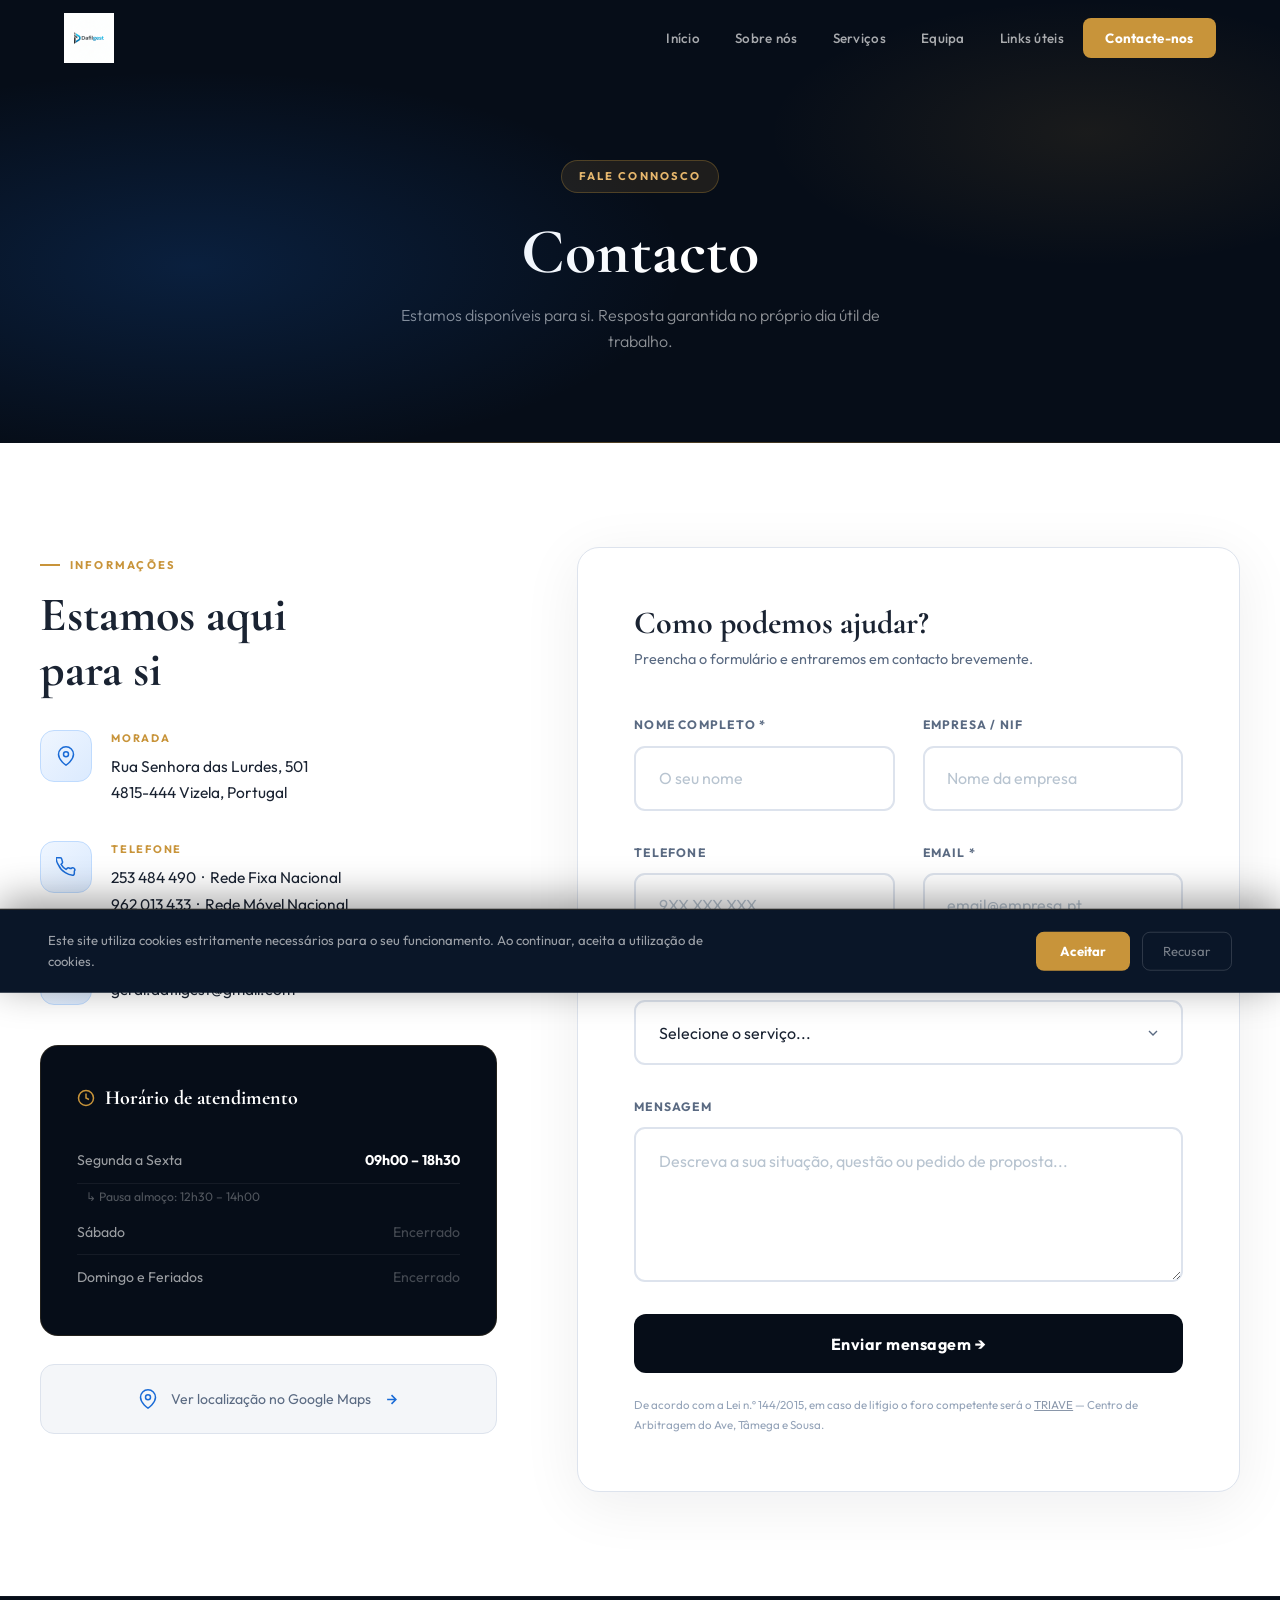
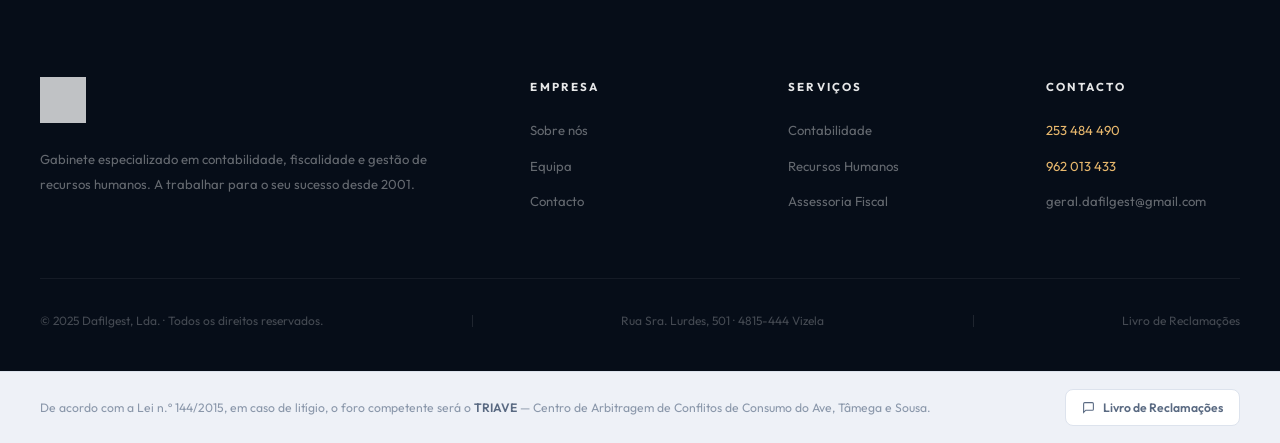
==== commit 74a95c30: "Add files via upload" ====
--- a/contacto.html
+++ b/contacto.html
@@ -1,267 +1,150 @@
-<!DOCTYPE html><html lang="pt">
-<head><meta charset="UTF-8"><meta name="viewport" content="width=device-width,initial-scale=1"><title>Contacto — Dafilgest</title><link rel="preconnect" href="https://fonts.googleapis.com"><link href="https://fonts.googleapis.com/css2?family=Cormorant+Garamond:ital,wght@0,600;0,700;1,600&family=Outfit:wght@300;400;500;600;700&display=swap" rel="stylesheet"><link rel="stylesheet" href="shared.css">
+<!DOCTYPE html><html lang="pt"><head><meta charset="UTF-8"><meta name="viewport" content="width=device-width,initial-scale=1"><title>Contacto — Dafilgest</title><link rel="preconnect" href="https://fonts.googleapis.com"><link href="https://fonts.googleapis.com/css2?family=Cormorant+Garamond:ital,wght@0,500;0,600;0,700;1,500;1,600&family=Outfit:wght@300;400;500;600;700&display=swap" rel="stylesheet"><link rel="stylesheet" href="shared.css">
 <style>
-.ct-wrap{display:grid;grid-template-columns:1fr 1.4fr;gap:5rem;align-items:start;}
-/* INFO LADO ESQUERDO */
-.ct-info h2{font-family:'Cormorant Garamond',serif;font-size:2.4rem;font-weight:700;color:var(--ink);line-height:1.2;margin-bottom:2rem;}
-.ct-item{display:flex;gap:1.1rem;align-items:flex-start;margin-bottom:2rem;}
-.ct-ic{
-  width:50px;height:50px;flex-shrink:0;
-  background:var(--ice);border:1.5px solid #bfdbfe;
-  border-radius:13px;display:flex;align-items:center;justify-content:center;
-  color:var(--blue);
+.ct-wrap{display:grid;grid-template-columns:1fr 1.45fr;gap:5rem;align-items:start;}
+.ct-item{display:flex;gap:1.2rem;align-items:flex-start;margin-bottom:2.25rem;}
+.ct-ic{width:52px;height:52px;flex-shrink:0;background:linear-gradient(135deg,#eff6ff,#dbeafe);border:1.5px solid #bfdbfe;border-radius:14px;display:flex;align-items:center;justify-content:center;color:var(--accent);}
+.ct-lbl{font-size:.68rem;font-weight:700;letter-spacing:.16em;text-transform:uppercase;color:var(--gold);margin-bottom:.3rem;}
+.ct-val{font-size:.97rem;color:var(--text);line-height:1.7;}
+.ct-val a{color:var(--text);text-decoration:none;transition:color .2s;}
+.ct-val a:hover{color:var(--accent);}
+.hours-box{background:var(--deep);border-radius:18px;padding:2.25rem;margin-top:2.5rem;border:1px solid rgba(200,148,58,.15);}
+.hours-box h4{font-family:'Cormorant Garamond',serif;font-size:1.25rem;font-weight:700;color:#fff;margin-bottom:1.5rem;display:flex;align-items:center;gap:.6rem;}
+.hours-box h4 svg{color:var(--gold);}
+.hr{display:flex;justify-content:space-between;align-items:center;padding:.65rem 0;border-bottom:1px solid rgba(255,255,255,.06);}
+.hr:last-child{border-bottom:none;}
+.hr-d{font-size:.88rem;color:rgba(255,255,255,.6);}
+.hr-t{font-size:.88rem;font-weight:700;color:#fff;}
+.hr-t.off{color:rgba(255,255,255,.25);font-weight:400;}
+.hr-sub{font-size:.76rem;color:rgba(255,255,255,.3);padding:.2rem 0;}
+.map-a{display:flex;align-items:center;justify-content:center;gap:.8rem;margin-top:1.75rem;padding:1.4rem;background:var(--off);border:1.5px solid var(--border);border-radius:14px;text-decoration:none;color:var(--steel);font-size:.88rem;transition:all .3s;}
+.map-a:hover{border-color:#bfdbfe;color:var(--accent);background:var(--mist);}
+.map-a svg{color:var(--accent);}
+/* FORMULÁRIO — GRANDE */
+.form-box{background:#fff;border:1.5px solid var(--border);border-radius:22px;padding:3.5rem;box-shadow:0 12px 60px rgba(6,13,24,.07);}
+.form-box h3{font-family:'Cormorant Garamond',serif;font-size:2rem;font-weight:700;color:var(--text);margin-bottom:.35rem;line-height:1.2;}
+.form-sub{color:var(--steel);font-size:.9rem;margin-bottom:2.75rem;}
+.frow{display:grid;grid-template-columns:1fr 1fr;gap:1.75rem;}
+.fg2{margin-bottom:2rem;}
+.fg2 label{
+  display:block;
+  font-size:.76rem;font-weight:700;letter-spacing:.1em;text-transform:uppercase;
+  color:#5a6a82;margin-bottom:.65rem;
 }
-.ct-lbl{font-size:.68rem;font-weight:700;letter-spacing:.14em;text-transform:uppercase;color:var(--gold);margin-bottom:.3rem;}
-.ct-val{font-size:.95rem;color:var(--ink);line-height:1.65;}
-.ct-val a{color:var(--ink);text-decoration:none;transition:color .2s;}
-.ct-val a:hover{color:var(--blue);}
-.hours-box{
-  background:var(--navy);border-radius:16px;
-  padding:2rem;margin-top:2.5rem;
+.fg2 input,.fg2 select,.fg2 textarea{
+  display:block;width:100%;
+  padding:1.15rem 1.4rem;
+  border:2px solid #dde3ed;
+  border-radius:11px;
+  font-family:'Outfit',sans-serif;
+  font-size:1rem;
+  color:#1a2332;
+  background:#fff;
+  outline:none;
+  transition:border-color .25s,box-shadow .25s;
+  line-height:1.5;
+  -webkit-appearance:none;appearance:none;
 }
-.hours-box h4{
-  font-family:'Cormorant Garamond',serif;
-  font-size:1.2rem;font-weight:700;color:#fff;
-  margin-bottom:1.25rem;display:flex;align-items:center;gap:.6rem;
+.fg2 input:focus,.fg2 select:focus,.fg2 textarea:focus{
+  border-color:#1a6bd6;
+  box-shadow:0 0 0 4px rgba(26,107,214,.1);
 }
-.hours-box h4 svg{color:var(--gold);}
-.hr{display:flex;justify-content:space-between;align-items:center;padding:.65rem 0;border-bottom:1px solid rgba(255,255,255,.07);}
-.hr:last-child{border-bottom:none;}
-.hr-day{font-size:.88rem;color:rgba(255,255,255,.65);}
-.hr-time{font-size:.88rem;font-weight:600;color:#fff;}
-.hr-time.closed{color:rgba(255,255,255,.3);font-weight:400;}
-.hr-sub{font-size:.78rem;color:rgba(255,255,255,.35);padding:.3rem 0;}
-.map-btn{
-  display:flex;align-items:center;justify-content:center;gap:.75rem;
-  margin-top:1.5rem;padding:1.25rem;
-  background:var(--mist);border:1.5px solid var(--border);
-  border-radius:12px;text-decoration:none;
-  color:var(--steel);font-size:.88rem;
-  transition:all .25s;
+.fg2 input::placeholder,.fg2 textarea::placeholder{color:#b8c4d0;font-size:1rem;}
+.fg2 textarea{min-height:155px;resize:vertical;line-height:1.7;}
+.fg2 select{
+  background-image:url("data:image/svg+xml,%3Csvg xmlns='http://www.w3.org/2000/svg' width='16' height='16' viewBox='0 0 24 24' fill='none' stroke='%235a6a82' stroke-width='2'%3E%3Cpolyline points='6 9 12 15 18 9'/%3E%3C/svg%3E");
+  background-repeat:no-repeat;background-position:right 1.25rem center;
+  padding-right:3.25rem;cursor:pointer;
 }
-.map-btn:hover{border-color:#bfdbfe;color:var(--blue);background:var(--ice);}
-.map-btn svg{color:var(--blue);}
-/* FORMULÁRIO — campos grandes */
-.form-box{
-  background:var(--white);
-  border:1.5px solid var(--border);
-  border-radius:20px;
-  padding:3rem;
-  box-shadow:0 8px 48px rgba(13,27,42,.07);
+.f-btn{
+  display:block;width:100%;
+  padding:1.2rem;
+  background:var(--deep);color:#fff;
+  border:none;border-radius:12px;
+  font-family:'Outfit',sans-serif;font-size:1rem;font-weight:700;
+  cursor:pointer;transition:all .35s;margin-top:.5rem;
+  letter-spacing:.03em;
 }
-.form-box h3{
-  font-family:'Cormorant Garamond',serif;
-  font-size:1.9rem;font-weight:700;color:var(--ink);
-  margin-bottom:.5rem;
-}
-.form-box .form-sub{color:var(--steel);font-size:.9rem;margin-bottom:2.5rem;}
-.form-row{display:grid;grid-template-columns:1fr 1fr;gap:1.5rem;}
-.fg{margin-bottom:1.5rem;}
-label{
-  display:block;
-  font-size:.78rem;font-weight:700;letter-spacing:.1em;text-transform:uppercase;
-  color:var(--steel);margin-bottom:.6rem;
-}
-input[type=text],input[type=email],input[type=tel],select,textarea{
-  width:100%;
-  padding:1rem 1.25rem;
-  border:1.5px solid var(--border);
-  border-radius:10px;
-  font-family:'Outfit',sans-serif;
-  font-size:.97rem;
-  color:var(--ink);
-  background:var(--white);
-  outline:none;
-  transition:border-color .25s, box-shadow .25s;
-  appearance:none;
-  -webkit-appearance:none;
-}
-input[type=text]:focus,input[type=email]:focus,input[type=tel]:focus,select:focus,textarea:focus{
-  border-color:var(--blue);
-  box-shadow:0 0 0 4px rgba(26,86,219,.08);
-}
-input[type=text]::placeholder,input[type=email]::placeholder,input[type=tel]::placeholder,textarea::placeholder{
-  color:#b0bec5;
-}
-textarea{min-height:150px;resize:vertical;line-height:1.65;}
-select{
-  background-image:url("data:image/svg+xml,%3Csvg xmlns='http://www.w3.org/2000/svg' width='16' height='16' viewBox='0 0 24 24' fill='none' stroke='%2364748b' stroke-width='2'%3E%3Cpolyline points='6 9 12 15 18 9'/%3E%3C/svg%3E");
-  background-repeat:no-repeat;background-position:right 1rem center;
-  padding-right:3rem;cursor:pointer;
-}
-.form-submit{
-  width:100%;padding:1.1rem;
-  background:var(--navy);color:#fff;
-  border:none;border-radius:11px;
-  font-family:'Outfit',sans-serif;font-size:.97rem;font-weight:700;
-  cursor:pointer;transition:all .3s;
-  letter-spacing:.03em;
-  margin-top:.5rem;
-}
-.form-submit:hover{background:var(--blue);transform:translateY(-2px);box-shadow:0 10px 30px rgba(26,86,219,.3);}
-.form-ok{
-  display:none;margin-top:1.25rem;
-  padding:1.1rem 1.4rem;
-  background:#f0fdf4;border:1.5px solid #86efac;
-  border-radius:10px;font-size:.92rem;color:#15803d;
-  display:none;align-items:center;gap:.6rem;
-}
-.form-ok svg{color:#16a34a;flex-shrink:0;}
-.legal-note{font-size:.72rem;color:#94a3b8;line-height:1.7;margin-top:1.25rem;}
-.legal-note a{color:var(--steel);}
-@media(max-width:960px){
-  .ct-wrap{grid-template-columns:1fr;gap:3rem;}
-  .form-row{grid-template-columns:1fr;}
-  .form-box{padding:2rem;}
-}
-</style>
-</head>
-<body>
-
-<!-- COOKIE BANNER -->
-<div id="cookie-banner" class="hidden">
-  <p class="cookie-txt">
-    Este site utiliza cookies estritamente necessários para o seu funcionamento. 
-    Ao continuar a navegar, aceita a utilização de cookies de acordo com a nossa 
-    <a href="#" onclick="return false;">política de privacidade</a>.
-  </p>
-  <div class="cookie-btns">
-    <button class="cookie-accept" id="cookie-ok">Aceitar</button>
-    <button class="cookie-reject" id="cookie-no">Recusar</button>
-  </div>
-</div>
-
-
-<!-- COOKIE BANNER -->
-<div id="cookie-banner" class="hidden">
-  <p class="cookie-txt">
-    Este site utiliza cookies estritamente necessários para o seu funcionamento. 
-    Ao continuar a navegar, aceita a utilização de cookies de acordo com a nossa 
-    <a href="#" onclick="return false;">política de privacidade</a>.
-  </p>
-  <div class="cookie-btns">
-    <button class="cookie-accept" id="cookie-ok">Aceitar</button>
-    <button class="cookie-reject" id="cookie-no">Recusar</button>
-  </div>
-</div>
+.f-btn:hover{background:var(--accent);transform:translateY(-2px);box-shadow:0 12px 36px rgba(26,107,214,.3);}
+.f-ok{display:none;margin-top:1.25rem;padding:1.1rem 1.4rem;background:#f0fdf4;border:1.5px solid #86efac;border-radius:11px;font-size:.92rem;color:#15803d;align-items:center;gap:.65rem;}
+.f-ok svg{color:#16a34a;flex-shrink:0;}
+.legal-n{font-size:.72rem;color:#94a3b8;line-height:1.75;margin-top:1.4rem;}
+.legal-n a{color:#8a97aa;}
+@media(max-width:960px){.ct-wrap{grid-template-columns:1fr;gap:3.5rem;}.frow{grid-template-columns:1fr;}.form-box{padding:2.5rem 2rem;}}
+</style></head><body>
 <nav id="nav"><a href="index.html" class="nl"><img src="[data-uri]" alt="Dafilgest"></a><ul class="nm"><li><a href="index.html">Início</a></li><li><a href="sobre.html">Sobre nós</a></li><li><a href="servicos.html">Serviços</a></li><li><a href="equipa.html">Equipa</a></li><li><a href="links.html">Links úteis</a></li><li><a href="contacto.html" class="ncta">Contacte-nos</a></li></ul><button class="burger" id="mb"><span></span><span></span><span></span></button></nav><div class="mob" id="mob"><a href="index.html">Início</a><a href="sobre.html">Sobre nós</a><a href="servicos.html">Serviços</a><a href="equipa.html">Equipa</a><a href="links.html">Links úteis</a><a href="contacto.html">Contacte-nos</a></div>
 <div class="ph">
   <div class="ph-tag">Fale connosco</div>
   <h1>Contacto</h1>
   <p>Estamos disponíveis para si. Resposta garantida no próprio dia útil de trabalho.</p>
+  <div class="ph-line"></div>
 </div>
-
-<section>
-  <div class="wrap">
-    <div class="ct-wrap">
-
-      <!-- INFO -->
-      <div class="rv">
-        <div class="lbl">Informações</div>
-        <h2 class="ct-info" style="font-family:'Cormorant Garamond',serif;font-size:2.2rem;font-weight:700;color:var(--ink);line-height:1.2;margin-bottom:2rem;">Estamos aqui<br>para si</h2>
-        <div class="ct-item">
-          <div class="ct-ic"><svg width="20" height="20" viewBox="0 0 24 24" fill="none" stroke="currentColor" stroke-width="1.8"><path d="M21 10c0 7-9 13-9 13s-9-6-9-13a9 9 0 0118 0z"/><circle cx="12" cy="10" r="3"/></svg></div>
-          <div><div class="ct-lbl">Morada</div><div class="ct-val">Rua Senhora das Lurdes, 501<br>4815-444 Vizela, Portugal</div></div>
-        </div>
-        <div class="ct-item">
-          <div class="ct-ic"><svg width="20" height="20" viewBox="0 0 24 24" fill="none" stroke="currentColor" stroke-width="1.8"><path d="M22 16.92v3a2 2 0 01-2.18 2 19.79 19.79 0 01-8.63-3.07A19.5 19.5 0 013.07 9.81a19.79 19.79 0 01-3.07-8.6A2 2 0 012 1h3a2 2 0 012 1.72c.127.96.361 1.903.7 2.81a2 2 0 01-.45 2.11L6.09 8.91a16 16 0 006 6l1.27-1.27a2 2 0 012.11-.45c.907.339 1.85.573 2.81.7A2 2 0 0122 16.92z"/></svg></div>
-          <div><div class="ct-lbl">Telefone</div><div class="ct-val"><a href="tel:253484490">253 484 490</a> &nbsp;·&nbsp; Rede Fixa<br><a href="tel:962013433">962 013 433</a> &nbsp;·&nbsp; Telemóvel</div></div>
-        </div>
-        <div class="ct-item">
-          <div class="ct-ic"><svg width="20" height="20" viewBox="0 0 24 24" fill="none" stroke="currentColor" stroke-width="1.8"><path d="M4 4h16c1.1 0 2 .9 2 2v12c0 1.1-.9 2-2 2H4c-1.1 0-2-.9-2-2V6c0-1.1.9-2 2-2z"/><polyline points="22,6 12,13 2,6"/></svg></div>
-          <div><div class="ct-lbl">Email</div><div class="ct-val"><a href="mailto:geral.dafilgest@gmail.com">geral.dafilgest@gmail.com</a></div></div>
-        </div>
-        <div class="hours-box">
-          <h4><svg width="18" height="18" viewBox="0 0 24 24" fill="none" stroke="currentColor" stroke-width="2"><circle cx="12" cy="12" r="10"/><polyline points="12 6 12 12 16 14"/></svg>Horário de atendimento</h4>
-          <div class="hr"><span class="hr-day">Segunda a Sexta</span><span class="hr-time">09h00 – 18h30</span></div>
-          <div class="hr-sub">&nbsp;&nbsp;&nbsp;↳ Pausa para almoço: 12h30 – 14h00</div>
-          <div class="hr"><span class="hr-day">Sábado</span><span class="hr-time closed">Encerrado</span></div>
-          <div class="hr"><span class="hr-day">Domingo e Feriados</span><span class="hr-time closed">Encerrado</span></div>
-        </div>
-        <a href="https://maps.google.com/?q=Rua+Senhora+Lurdes+501+Vizela" target="_blank" class="map-btn">
-          <svg width="20" height="20" viewBox="0 0 24 24" fill="none" stroke="currentColor" stroke-width="1.8"><path d="M21 10c0 7-9 13-9 13s-9-6-9-13a9 9 0 0118 0z"/><circle cx="12" cy="10" r="3"/></svg>
-          <span>Ver localização no Google Maps</span>
-          <svg width="16" height="16" viewBox="0 0 24 24" fill="none" stroke="currentColor" stroke-width="2"><path d="M5 12h14M12 5l7 7-7 7"/></svg>
-        </a>
+<section><div class="wrap">
+  <div class="ct-wrap">
+    <div class="rv">
+      <div class="lbl">Informações</div>
+      <h2 class="ht" style="margin-bottom:2rem;">Estamos aqui<br>para si</h2>
+      <div class="ct-item">
+        <div class="ct-ic"><svg width="20" height="20" viewBox="0 0 24 24" fill="none" stroke="currentColor" stroke-width="1.8"><path d="M21 10c0 7-9 13-9 13s-9-6-9-13a9 9 0 0118 0z"/><circle cx="12" cy="10" r="3"/></svg></div>
+        <div><div class="ct-lbl">Morada</div><div class="ct-val">Rua Senhora das Lurdes, 501<br>4815-444 Vizela, Portugal</div></div>
       </div>
-
-      <!-- FORMULÁRIO -->
-      <div class="rv d1">
-        <div class="form-box">
-          <h3>Como podemos ajudar?</h3>
-          <p class="form-sub">Preencha o formulário e entraremos em contacto brevemente.</p>
-          <form id="cForm" novalidate>
-            <div class="form-row">
-              <div class="fg">
-                <label for="fnome">Nome completo *</label>
-                <input type="text" id="fnome" name="nome" placeholder="O seu nome" required>
-              </div>
-              <div class="fg">
-                <label for="femp">Empresa / NIF</label>
-                <input type="text" id="femp" name="empresa" placeholder="Nome da empresa">
-              </div>
-            </div>
-            <div class="form-row">
-              <div class="fg">
-                <label for="ftel">Telefone / Telemóvel</label>
-                <input type="tel" id="ftel" name="telefone" placeholder="9XX XXX XXX">
-              </div>
-              <div class="fg">
-                <label for="femail">Email *</label>
-                <input type="email" id="femail" name="email" placeholder="email@empresa.pt" required>
-              </div>
-            </div>
-            <div class="fg">
-              <label for="fserv">Serviço de interesse</label>
-              <select id="fserv" name="servico">
-                <option value="">Selecione o serviço...</option>
-                <option>Contabilidade</option>
-                <option>Recursos Humanos</option>
-                <option>Assessoria Fiscal</option>
-                <option>Gestão Administrativa</option>
-                <option>Constituição de empresa</option>
-                <option>Outro / Geral</option>
-              </select>
-            </div>
-            <div class="fg">
-              <label for="fmsg">Mensagem</label>
-              <textarea id="fmsg" name="mensagem" placeholder="Descreva a sua situação, questão ou pedido de proposta..."></textarea>
-            </div>
-            <button type="submit" class="form-submit">Enviar mensagem →</button>
-            <div class="form-ok" id="formOk" style="display:none;">
-              <svg width="20" height="20" viewBox="0 0 24 24" fill="none" stroke="currentColor" stroke-width="2.5"><path d="M22 11.08V12a10 10 0 11-5.93-9.14"/><polyline points="22 4 12 14.01 9 11.01"/></svg>
-              Mensagem enviada com sucesso! Entraremos em contacto brevemente.
-            </div>
-          </form>
-          <p class="legal-note">De acordo com a Lei nº 144/2015, em caso de litígio o foro competente será o <a href="https://www.triave.pt" target="_blank">TRIAVE</a> — Centro de Arbitragem do Ave, Tâmega e Sousa.</p>
-        </div>
+      <div class="ct-item">
+        <div class="ct-ic"><svg width="20" height="20" viewBox="0 0 24 24" fill="none" stroke="currentColor" stroke-width="1.8"><path d="M22 16.92v3a2 2 0 01-2.18 2 19.79 19.79 0 01-8.63-3.07A19.5 19.5 0 013.07 9.81a19.79 19.79 0 01-3.07-8.6A2 2 0 012 1h3a2 2 0 012 1.72c.127.96.361 1.903.7 2.81a2 2 0 01-.45 2.11L6.09 8.91a16 16 0 006 6l1.27-1.27a2 2 0 012.11-.45c.907.339 1.85.573 2.81.7A2 2 0 0122 16.92z"/></svg></div>
+        <div><div class="ct-lbl">Telefone</div><div class="ct-val"><a href="tel:253484490">253 484 490</a> &nbsp;·&nbsp; Rede Fixa Nacional<br><a href="tel:962013433">962 013 433</a> &nbsp;·&nbsp; Rede Móvel Nacional</div></div>
       </div>
-
+      <div class="ct-item">
+        <div class="ct-ic"><svg width="20" height="20" viewBox="0 0 24 24" fill="none" stroke="currentColor" stroke-width="1.8"><path d="M4 4h16c1.1 0 2 .9 2 2v12c0 1.1-.9 2-2 2H4c-1.1 0-2-.9-2-2V6c0-1.1.9-2 2-2z"/><polyline points="22,6 12,13 2,6"/></svg></div>
+        <div><div class="ct-lbl">Email</div><div class="ct-val"><a href="mailto:geral.dafilgest@gmail.com">geral.dafilgest@gmail.com</a></div></div>
+      </div>
+      <div class="hours-box">
+        <h4><svg width="18" height="18" viewBox="0 0 24 24" fill="none" stroke="currentColor" stroke-width="2"><circle cx="12" cy="12" r="10"/><polyline points="12 6 12 12 16 14"/></svg>Horário de atendimento</h4>
+        <div class="hr"><span class="hr-d">Segunda a Sexta</span><span class="hr-t">09h00 – 18h30</span></div>
+        <div class="hr-sub">&nbsp;&nbsp;&nbsp;↳ Pausa almoço: 12h30 – 14h00</div>
+        <div class="hr"><span class="hr-d">Sábado</span><span class="hr-t off">Encerrado</span></div>
+        <div class="hr"><span class="hr-d">Domingo e Feriados</span><span class="hr-t off">Encerrado</span></div>
+      </div>
+      <a href="https://maps.google.com/?q=Rua+Senhora+Lurdes+501+Vizela" target="_blank" class="map-a">
+        <svg width="20" height="20" viewBox="0 0 24 24" fill="none" stroke="currentColor" stroke-width="1.8"><path d="M21 10c0 7-9 13-9 13s-9-6-9-13a9 9 0 0118 0z"/><circle cx="12" cy="10" r="3"/></svg>
+        Ver localização no Google Maps
+        <svg width="15" height="15" viewBox="0 0 24 24" fill="none" stroke="currentColor" stroke-width="2.5"><path d="M5 12h14M12 5l7 7-7 7"/></svg>
+      </a>
+    </div>
+    <div class="rv d1">
+      <div class="form-box">
+        <h3>Como podemos ajudar?</h3>
+        <p class="form-sub">Preencha o formulário e entraremos em contacto brevemente.</p>
+        <form id="cForm" novalidate>
+          <div class="frow">
+            <div class="fg2"><label for="fn">Nome completo *</label><input type="text" id="fn" placeholder="O seu nome" required></div>
+            <div class="fg2"><label for="fe">Empresa / NIF</label><input type="text" id="fe" placeholder="Nome da empresa"></div>
+          </div>
+          <div class="frow">
+            <div class="fg2"><label for="ft">Telefone</label><input type="tel" id="ft" placeholder="9XX XXX XXX"></div>
+            <div class="fg2"><label for="fem">Email *</label><input type="email" id="fem" placeholder="email@empresa.pt" required></div>
+          </div>
+          <div class="fg2">
+            <label for="fs">Serviço de interesse</label>
+            <select id="fs"><option value="">Selecione o serviço...</option><option>Contabilidade</option><option>Recursos Humanos</option><option>Assessoria Fiscal</option><option>Gestão Administrativa</option><option>Constituição de empresa</option><option>Outro / Geral</option></select>
+          </div>
+          <div class="fg2"><label for="fm">Mensagem</label><textarea id="fm" placeholder="Descreva a sua situação, questão ou pedido de proposta..."></textarea></div>
+          <button type="submit" class="f-btn">Enviar mensagem →</button>
+          <div class="f-ok" id="fOk">
+            <svg width="20" height="20" viewBox="0 0 24 24" fill="none" stroke="currentColor" stroke-width="2.5"><path d="M22 11.08V12a10 10 0 11-5.93-9.14"/><polyline points="22 4 12 14.01 9 11.01"/></svg>
+            Mensagem enviada com sucesso! Entraremos em contacto brevemente.
+          </div>
+        </form>
+        <p class="legal-n">De acordo com a Lei n.º 144/2015, em caso de litígio o foro competente será o <a href="https://www.triave.pt" target="_blank">TRIAVE</a> — Centro de Arbitragem do Ave, Tâmega e Sousa.</p>
+      </div>
     </div>
   </div>
-</section>
-<footer><div class="fi"><div class="fg"><div><img src="[data-uri]" alt="Dafilgest" class="flogo"><p class="fdesc">Gabinete especializado em contabilidade, fiscalidade e gestão de recursos humanos. A trabalhar para o seu sucesso desde 2001.</p></div><div><h4>Empresa</h4><ul><li><a href="sobre.html">Sobre nós</a></li><li><a href="equipa.html">Equipa</a></li><li><a href="contacto.html">Contacto</a></li></ul></div><div><h4>Serviços</h4><ul><li><a href="servicos.html#cont">Contabilidade</a></li><li><a href="servicos.html#rh">Recursos Humanos</a></li><li><a href="servicos.html#fisc">Assessoria Fiscal</a></li><li><a href="servicos.html#adm">Gestão Administrativa</a></li></ul></div><div><h4>Contacto</h4><ul><li><a href="tel:253484490">253 484 490</a></li><li><a href="tel:962013433">962 013 433</a></li><li><a href="mailto:geral.dafilgest@gmail.com">geral.dafilgest@gmail.com</a></li></ul></div></div><div class="fbot"><span>© 2025 Dafilgest, Lda. · Todos os direitos reservados.</span><div class="fbar"></div><span>Rua Sra. Lurdes, 501 · 4815-444 Vizela</span><div class="fbar"></div><a href="https://www.livroreclamacoes.pt" target="_blank">Livro de Reclamações</a></div></div></footer><script src="shared.js"></script>
+</div></section>
+<footer><div class="fi"><div class="fg"><div><img src="[data-uri]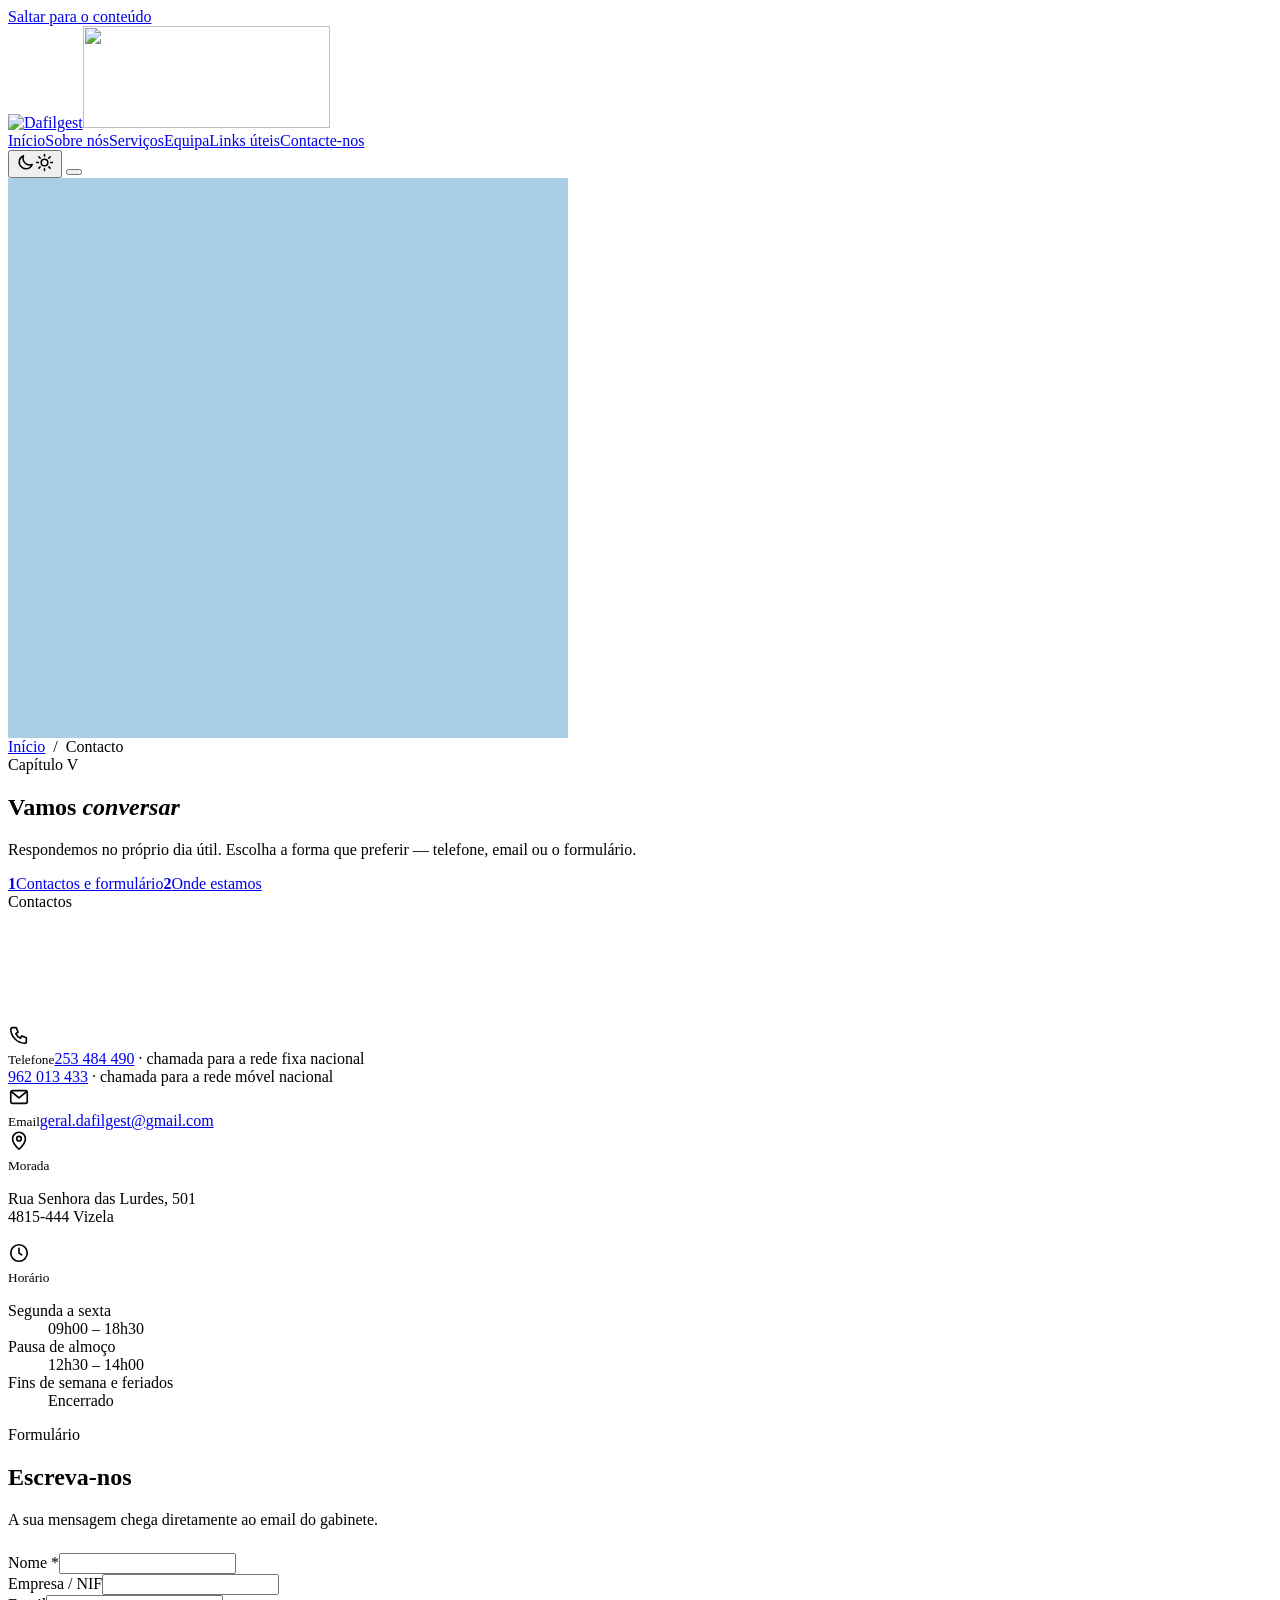
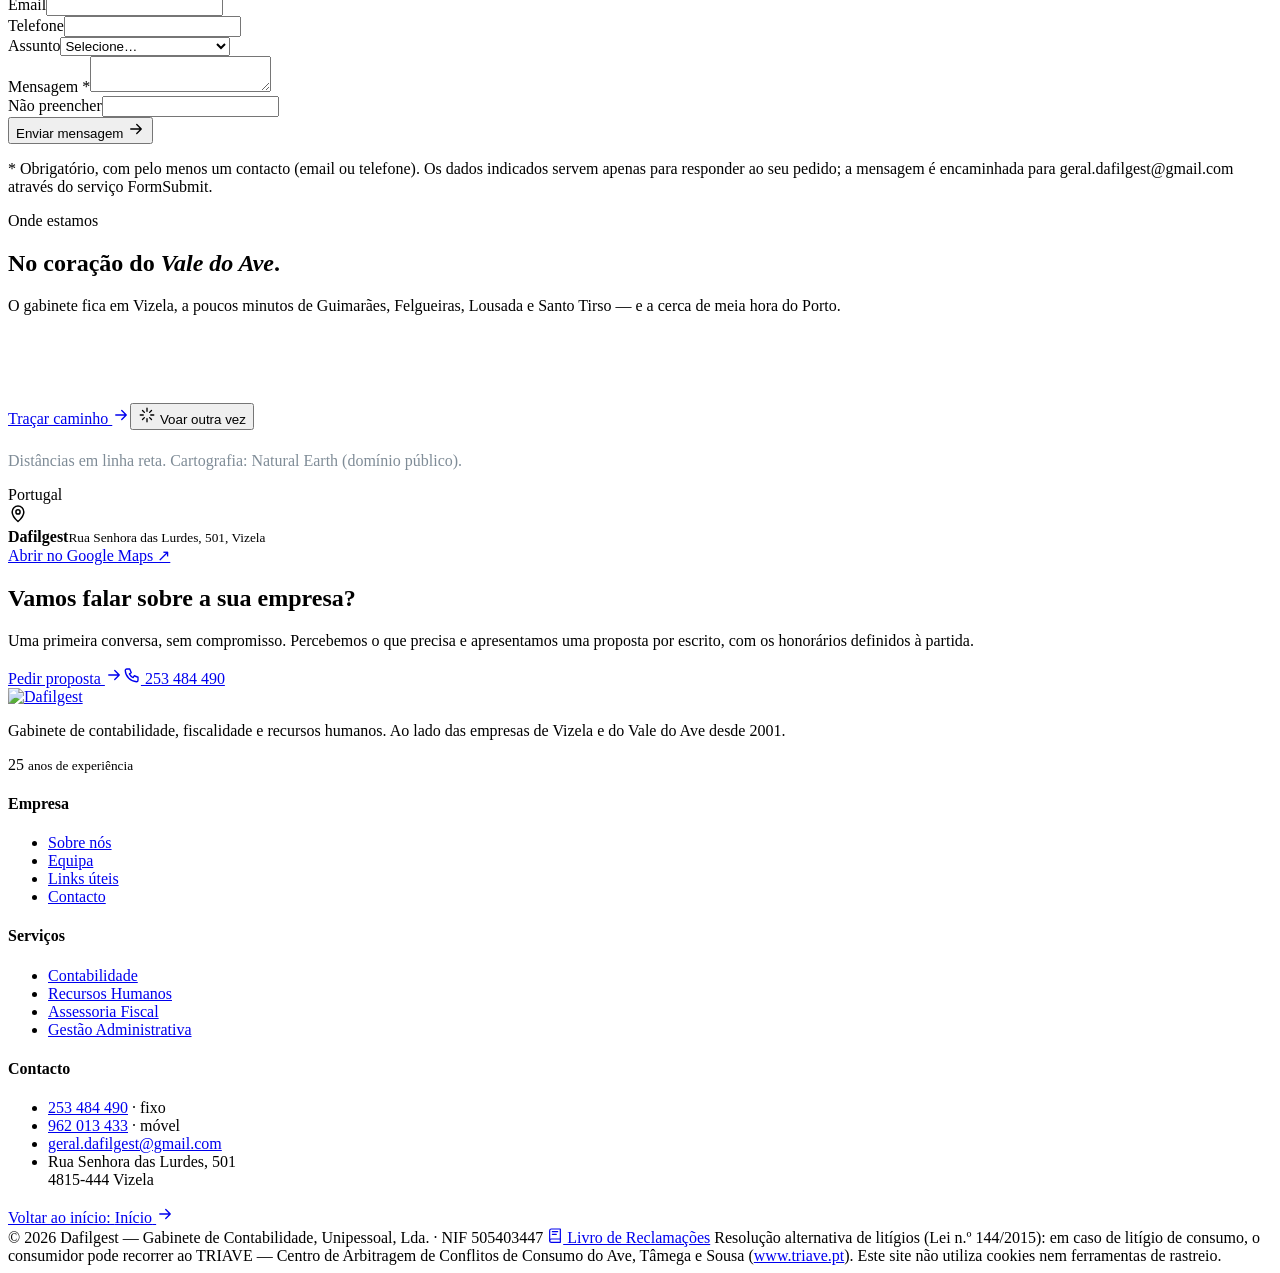
==== commit 4fce5c65: "alteracao 990099 alteracao 990099" ====
--- a/contacto.html
+++ b/contacto.html
@@ -1,150 +1,100 @@
-<!DOCTYPE html><html lang="pt"><head><meta charset="UTF-8"><meta name="viewport" content="width=device-width,initial-scale=1"><title>Contacto — Dafilgest</title><link rel="preconnect" href="https://fonts.googleapis.com"><link href="https://fonts.googleapis.com/css2?family=Cormorant+Garamond:ital,wght@0,500;0,600;0,700;1,500;1,600&family=Outfit:wght@300;400;500;600;700&display=swap" rel="stylesheet"><link rel="stylesheet" href="shared.css">
-<style>
-.ct-wrap{display:grid;grid-template-columns:1fr 1.45fr;gap:5rem;align-items:start;}
-.ct-item{display:flex;gap:1.2rem;align-items:flex-start;margin-bottom:2.25rem;}
-.ct-ic{width:52px;height:52px;flex-shrink:0;background:linear-gradient(135deg,#eff6ff,#dbeafe);border:1.5px solid #bfdbfe;border-radius:14px;display:flex;align-items:center;justify-content:center;color:var(--accent);}
-.ct-lbl{font-size:.68rem;font-weight:700;letter-spacing:.16em;text-transform:uppercase;color:var(--gold);margin-bottom:.3rem;}
-.ct-val{font-size:.97rem;color:var(--text);line-height:1.7;}
-.ct-val a{color:var(--text);text-decoration:none;transition:color .2s;}
-.ct-val a:hover{color:var(--accent);}
-.hours-box{background:var(--deep);border-radius:18px;padding:2.25rem;margin-top:2.5rem;border:1px solid rgba(200,148,58,.15);}
-.hours-box h4{font-family:'Cormorant Garamond',serif;font-size:1.25rem;font-weight:700;color:#fff;margin-bottom:1.5rem;display:flex;align-items:center;gap:.6rem;}
-.hours-box h4 svg{color:var(--gold);}
-.hr{display:flex;justify-content:space-between;align-items:center;padding:.65rem 0;border-bottom:1px solid rgba(255,255,255,.06);}
-.hr:last-child{border-bottom:none;}
-.hr-d{font-size:.88rem;color:rgba(255,255,255,.6);}
-.hr-t{font-size:.88rem;font-weight:700;color:#fff;}
-.hr-t.off{color:rgba(255,255,255,.25);font-weight:400;}
-.hr-sub{font-size:.76rem;color:rgba(255,255,255,.3);padding:.2rem 0;}
-.map-a{display:flex;align-items:center;justify-content:center;gap:.8rem;margin-top:1.75rem;padding:1.4rem;background:var(--off);border:1.5px solid var(--border);border-radius:14px;text-decoration:none;color:var(--steel);font-size:.88rem;transition:all .3s;}
-.map-a:hover{border-color:#bfdbfe;color:var(--accent);background:var(--mist);}
-.map-a svg{color:var(--accent);}
-/* FORMULÁRIO — GRANDE */
-.form-box{background:#fff;border:1.5px solid var(--border);border-radius:22px;padding:3.5rem;box-shadow:0 12px 60px rgba(6,13,24,.07);}
-.form-box h3{font-family:'Cormorant Garamond',serif;font-size:2rem;font-weight:700;color:var(--text);margin-bottom:.35rem;line-height:1.2;}
-.form-sub{color:var(--steel);font-size:.9rem;margin-bottom:2.75rem;}
-.frow{display:grid;grid-template-columns:1fr 1fr;gap:1.75rem;}
-.fg2{margin-bottom:2rem;}
-.fg2 label{
-  display:block;
-  font-size:.76rem;font-weight:700;letter-spacing:.1em;text-transform:uppercase;
-  color:#5a6a82;margin-bottom:.65rem;
-}
-.fg2 input,.fg2 select,.fg2 textarea{
-  display:block;width:100%;
-  padding:1.15rem 1.4rem;
-  border:2px solid #dde3ed;
-  border-radius:11px;
-  font-family:'Outfit',sans-serif;
-  font-size:1rem;
-  color:#1a2332;
-  background:#fff;
-  outline:none;
-  transition:border-color .25s,box-shadow .25s;
-  line-height:1.5;
-  -webkit-appearance:none;appearance:none;
-}
-.fg2 input:focus,.fg2 select:focus,.fg2 textarea:focus{
-  border-color:#1a6bd6;
-  box-shadow:0 0 0 4px rgba(26,107,214,.1);
-}
-.fg2 input::placeholder,.fg2 textarea::placeholder{color:#b8c4d0;font-size:1rem;}
-.fg2 textarea{min-height:155px;resize:vertical;line-height:1.7;}
-.fg2 select{
-  background-image:url("data:image/svg+xml,%3Csvg xmlns='http://www.w3.org/2000/svg' width='16' height='16' viewBox='0 0 24 24' fill='none' stroke='%235a6a82' stroke-width='2'%3E%3Cpolyline points='6 9 12 15 18 9'/%3E%3C/svg%3E");
-  background-repeat:no-repeat;background-position:right 1.25rem center;
-  padding-right:3.25rem;cursor:pointer;
-}
-.f-btn{
-  display:block;width:100%;
-  padding:1.2rem;
-  background:var(--deep);color:#fff;
-  border:none;border-radius:12px;
-  font-family:'Outfit',sans-serif;font-size:1rem;font-weight:700;
-  cursor:pointer;transition:all .35s;margin-top:.5rem;
-  letter-spacing:.03em;
-}
-.f-btn:hover{background:var(--accent);transform:translateY(-2px);box-shadow:0 12px 36px rgba(26,107,214,.3);}
-.f-ok{display:none;margin-top:1.25rem;padding:1.1rem 1.4rem;background:#f0fdf4;border:1.5px solid #86efac;border-radius:11px;font-size:.92rem;color:#15803d;align-items:center;gap:.65rem;}
-.f-ok svg{color:#16a34a;flex-shrink:0;}
-.legal-n{font-size:.72rem;color:#94a3b8;line-height:1.75;margin-top:1.4rem;}
-.legal-n a{color:#8a97aa;}
-@media(max-width:960px){.ct-wrap{grid-template-columns:1fr;gap:3.5rem;}.frow{grid-template-columns:1fr;}.form-box{padding:2.5rem 2rem;}}
-</style></head><body>
-<nav id="nav"><a href="index.html" class="nl"><img src="[data-uri]" alt="Dafilgest"></a><ul class="nm"><li><a href="index.html">Início</a></li><li><a href="sobre.html">Sobre nós</a></li><li><a href="servicos.html">Serviços</a></li><li><a href="equipa.html">Equipa</a></li><li><a href="links.html">Links úteis</a></li><li><a href="contacto.html" class="ncta">Contacte-nos</a></li></ul><button class="burger" id="mb"><span></span><span></span><span></span></button></nav><div class="mob" id="mob"><a href="index.html">Início</a><a href="sobre.html">Sobre nós</a><a href="servicos.html">Serviços</a><a href="equipa.html">Equipa</a><a href="links.html">Links úteis</a><a href="contacto.html">Contacte-nos</a></div>
-<div class="ph">
-  <div class="ph-tag">Fale connosco</div>
-  <h1>Contacto</h1>
-  <p>Estamos disponíveis para si. Resposta garantida no próprio dia útil de trabalho.</p>
-  <div class="ph-line"></div>
-</div>
-<section><div class="wrap">
-  <div class="ct-wrap">
-    <div class="rv">
-      <div class="lbl">Informações</div>
-      <h2 class="ht" style="margin-bottom:2rem;">Estamos aqui<br>para si</h2>
-      <div class="ct-item">
-        <div class="ct-ic"><svg width="20" height="20" viewBox="0 0 24 24" fill="none" stroke="currentColor" stroke-width="1.8"><path d="M21 10c0 7-9 13-9 13s-9-6-9-13a9 9 0 0118 0z"/><circle cx="12" cy="10" r="3"/></svg></div>
-        <div><div class="ct-lbl">Morada</div><div class="ct-val">Rua Senhora das Lurdes, 501<br>4815-444 Vizela, Portugal</div></div>
-      </div>
-      <div class="ct-item">
-        <div class="ct-ic"><svg width="20" height="20" viewBox="0 0 24 24" fill="none" stroke="currentColor" stroke-width="1.8"><path d="M22 16.92v3a2 2 0 01-2.18 2 19.79 19.79 0 01-8.63-3.07A19.5 19.5 0 013.07 9.81a19.79 19.79 0 01-3.07-8.6A2 2 0 012 1h3a2 2 0 012 1.72c.127.96.361 1.903.7 2.81a2 2 0 01-.45 2.11L6.09 8.91a16 16 0 006 6l1.27-1.27a2 2 0 012.11-.45c.907.339 1.85.573 2.81.7A2 2 0 0122 16.92z"/></svg></div>
-        <div><div class="ct-lbl">Telefone</div><div class="ct-val"><a href="tel:253484490">253 484 490</a> &nbsp;·&nbsp; Rede Fixa Nacional<br><a href="tel:962013433">962 013 433</a> &nbsp;·&nbsp; Rede Móvel Nacional</div></div>
-      </div>
-      <div class="ct-item">
-        <div class="ct-ic"><svg width="20" height="20" viewBox="0 0 24 24" fill="none" stroke="currentColor" stroke-width="1.8"><path d="M4 4h16c1.1 0 2 .9 2 2v12c0 1.1-.9 2-2 2H4c-1.1 0-2-.9-2-2V6c0-1.1.9-2 2-2z"/><polyline points="22,6 12,13 2,6"/></svg></div>
-        <div><div class="ct-lbl">Email</div><div class="ct-val"><a href="mailto:geral.dafilgest@gmail.com">geral.dafilgest@gmail.com</a></div></div>
-      </div>
-      <div class="hours-box">
-        <h4><svg width="18" height="18" viewBox="0 0 24 24" fill="none" stroke="currentColor" stroke-width="2"><circle cx="12" cy="12" r="10"/><polyline points="12 6 12 12 16 14"/></svg>Horário de atendimento</h4>
-        <div class="hr"><span class="hr-d">Segunda a Sexta</span><span class="hr-t">09h00 – 18h30</span></div>
-        <div class="hr-sub">&nbsp;&nbsp;&nbsp;↳ Pausa almoço: 12h30 – 14h00</div>
-        <div class="hr"><span class="hr-d">Sábado</span><span class="hr-t off">Encerrado</span></div>
-        <div class="hr"><span class="hr-d">Domingo e Feriados</span><span class="hr-t off">Encerrado</span></div>
-      </div>
-      <a href="https://maps.google.com/?q=Rua+Senhora+Lurdes+501+Vizela" target="_blank" class="map-a">
-        <svg width="20" height="20" viewBox="0 0 24 24" fill="none" stroke="currentColor" stroke-width="1.8"><path d="M21 10c0 7-9 13-9 13s-9-6-9-13a9 9 0 0118 0z"/><circle cx="12" cy="10" r="3"/></svg>
-        Ver localização no Google Maps
-        <svg width="15" height="15" viewBox="0 0 24 24" fill="none" stroke="currentColor" stroke-width="2.5"><path d="M5 12h14M12 5l7 7-7 7"/></svg>
-      </a>
-    </div>
-    <div class="rv d1">
-      <div class="form-box">
-        <h3>Como podemos ajudar?</h3>
-        <p class="form-sub">Preencha o formulário e entraremos em contacto brevemente.</p>
-        <form id="cForm" novalidate>
-          <div class="frow">
-            <div class="fg2"><label for="fn">Nome completo *</label><input type="text" id="fn" placeholder="O seu nome" required></div>
-            <div class="fg2"><label for="fe">Empresa / NIF</label><input type="text" id="fe" placeholder="Nome da empresa"></div>
-          </div>
-          <div class="frow">
-            <div class="fg2"><label for="ft">Telefone</label><input type="tel" id="ft" placeholder="9XX XXX XXX"></div>
-            <div class="fg2"><label for="fem">Email *</label><input type="email" id="fem" placeholder="email@empresa.pt" required></div>
-          </div>
-          <div class="fg2">
-            <label for="fs">Serviço de interesse</label>
-            <select id="fs"><option value="">Selecione o serviço...</option><option>Contabilidade</option><option>Recursos Humanos</option><option>Assessoria Fiscal</option><option>Gestão Administrativa</option><option>Constituição de empresa</option><option>Outro / Geral</option></select>
-          </div>
-          <div class="fg2"><label for="fm">Mensagem</label><textarea id="fm" placeholder="Descreva a sua situação, questão ou pedido de proposta..."></textarea></div>
-          <button type="submit" class="f-btn">Enviar mensagem →</button>
-          <div class="f-ok" id="fOk">
-            <svg width="20" height="20" viewBox="0 0 24 24" fill="none" stroke="currentColor" stroke-width="2.5"><path d="M22 11.08V12a10 10 0 11-5.93-9.14"/><polyline points="22 4 12 14.01 9 11.01"/></svg>
-            Mensagem enviada com sucesso! Entraremos em contacto brevemente.
-          </div>
-        </form>
-        <p class="legal-n">De acordo com a Lei n.º 144/2015, em caso de litígio o foro competente será o <a href="https://www.triave.pt" target="_blank">TRIAVE</a> — Centro de Arbitragem do Ave, Tâmega e Sousa.</p>
-      </div>
+<!doctype html>
+<html lang="pt-PT">
+<head>
+<meta charset="utf-8">
+<meta name="viewport" content="width=device-width,initial-scale=1,viewport-fit=cover">
+<title>Contacto — Dafilgest</title>
+<meta name="description" content="Fale com a Dafilgest: Rua Senhora das Lurdes, 501, Vizela · 253 484 490 · geral.dafilgest@gmail.com.">
+<meta name="theme-color" content="#0B1A28">
+<script>try{var t=localStorage.getItem('dfg-tema');if(t)document.documentElement.setAttribute('data-theme',t)}catch(e){}</script>
+<link rel="canonical" href="https://www.dafilgest.pt/contacto.html">
+<meta property="og:type" content="website"><meta property="og:locale" content="pt_PT"><meta property="og:site_name" content="Dafilgest">
+<meta property="og:title" content="Contacto — Dafilgest"><meta property="og:description" content="Fale com a Dafilgest: Rua Senhora das Lurdes, 501, Vizela · 253 484 490 · geral.dafilgest@gmail.com."><meta property="og:image" content="https://images.unsplash.com/photo-1554224154-26032ffc0d07?auto=format&fit=crop&w=1200&q=80">
+<link rel="icon" type="image/png" href="assets/favicon.png"><link rel="apple-touch-icon" href="assets/apple-touch-icon.png">
+<link rel="preconnect" href="https://images.unsplash.com">
+<link rel="preload" href="assets/fonts/cormorant-garamond-latin-600-normal.woff2" as="font" type="font/woff2" crossorigin>
+<link rel="preload" href="assets/fonts/inter-latin-400-normal.woff2" as="font" type="font/woff2" crossorigin>
+<link rel="stylesheet" href="assets/site.css?v=20261118e">
+</head>
+<body>
+<a class="skip" href="#conteudo">Saltar para o conteúdo</a>
+<header class="hd"><div class="wrap">
+  <a class="brand" href="index.html" aria-label="Dafilgest — página inicial"><img class="lw" src="assets/logo-dafilgest-branco.png" alt="Dafilgest" width="247" height="102"><img class="lc" src="assets/logo-dafilgest.png" alt="" width="247" height="102"></a>
+  <div class="acoes">
+    <nav class="nav" aria-label="Menu principal"><a href="index.html" data-p="index.html">Início</a><a href="sobre.html" data-p="sobre.html">Sobre nós</a><a href="servicos.html" data-p="servicos.html">Serviços</a><a href="equipa.html" data-p="equipa.html">Equipa</a><a href="links.html" data-p="links.html">Links úteis</a><a class="btn btn-p" href="contacto.html" data-p="contacto.html">Contacte-nos</a></nav>
+    <button class="tema" type="button" aria-label="Alternar modo noite" title="Modo noite"><svg class="lua" width="19" height="19" viewBox="0 0 24 24" fill="none" stroke="currentColor" stroke-width="1.9" stroke-linecap="round" stroke-linejoin="round" aria-hidden="true"><path d="M20.5 14.5A8.5 8.5 0 0 1 9.5 3.5a8.5 8.5 0 1 0 11 11z"/></svg><svg class="sol" width="19" height="19" viewBox="0 0 24 24" fill="none" stroke="currentColor" stroke-width="1.9" stroke-linecap="round" aria-hidden="true"><circle cx="12" cy="12" r="4.2"/><path d="M12 2v2.2M12 19.8V22M2 12h2.2M19.8 12H22M4.9 4.9l1.6 1.6M17.5 17.5l1.6 1.6M4.9 19.1l1.6-1.6M17.5 6.5l1.6-1.6"/></svg></button>
+    <button class="mb" type="button" aria-label="Abrir menu" aria-expanded="false"><span></span></button>
+  </div>
+</div></header>
+<main id="conteudo" class="livro">
+<section class="folha capa dark" id="capa" data-titulo="Capa" data-tone="dark" aria-label="Capa"><div class="photo" style="background-image:url('https://images.unsplash.com/photo-1518455027359-f3f8164ba6bd?auto=format&fit=crop&w=1800&q=80')"></div><div class="glow" style="width:560px;height:560px;right:-140px;top:-160px;background:rgba(10,116,184,.35)"></div>
+<div class="fx"><div class="wrap">
+<div class="crumb rv in"><a href="index.html">Início</a> &nbsp;/&nbsp; Contacto</div>
+<div class="cap rv in">Capítulo V</div>
+<h1 class="rv in d1">Vamos <em>conversar</em></h1><p class="lead rv in d1">Respondemos no próprio dia útil. Escolha a forma que preferir — telefone, email ou o formulário.</p><nav class="idx rv in d2" aria-label="Sumário"><a href="#escreva-nos"><b>1</b>Contactos e formulário</a><a href="#onde-estamos"><b>2</b>Onde estamos</a></nav>
+</div></div></section>
+<section class="folha " id="escreva-nos" data-titulo="Contactos e formulário" data-tone="light" aria-label="Contactos e formulário">
+<div class="fx"><div class="wrap">
+<div class="cgrid">
+  <div class="cinfo rv"><span class="eyebrow" style="color:var(--sky)">Contactos</span><h2 style="font-size:40px;color:#fff">Estamos aqui para si.</h2>
+    <div class="ci">
+      <div><span class="ic"><svg width="22" height="22" viewBox="0 0 24 24" fill="none" stroke="currentColor" stroke-width="1.8" stroke-linecap="round" stroke-linejoin="round" aria-hidden="true"><path d="M5 4h4l2 5-2.5 1.5a11 11 0 0 0 5 5L15 13l5 2v4a2 2 0 0 1-2 2A16 16 0 0 1 3 6a2 2 0 0 1 2-2"/></svg></span><div><small>Telefone</small><a href="tel:+351253484490">253 484 490</a> <span class="sub">· chamada para a rede fixa nacional</span><br><a href="tel:+351962013433">962 013 433</a> <span class="sub">· chamada para a rede móvel nacional</span></div></div>
+      <div><span class="ic"><svg width="22" height="22" viewBox="0 0 24 24" fill="none" stroke="currentColor" stroke-width="1.8" stroke-linecap="round" stroke-linejoin="round" aria-hidden="true"><rect x="3" y="5" width="18" height="14" rx="2"/><path d="m3.5 6 8.5 7 8.5-7"/></svg></span><div><small>Email</small><a href="mailto:geral.dafilgest@gmail.com">geral.dafilgest@gmail.com</a></div></div>
+      <div><span class="ic"><svg width="22" height="22" viewBox="0 0 24 24" fill="none" stroke="currentColor" stroke-width="1.8" stroke-linecap="round" stroke-linejoin="round" aria-hidden="true"><path d="M12 21s-7-6.2-7-11.5a7 7 0 0 1 14 0C19 14.8 12 21 12 21z"/><circle cx="12" cy="9.5" r="2.5"/></svg></span><div><small>Morada</small><p>Rua Senhora das Lurdes, 501<br>4815-444 Vizela</p></div></div>
+      <div><span class="ic"><svg width="22" height="22" viewBox="0 0 24 24" fill="none" stroke="currentColor" stroke-width="1.8" stroke-linecap="round" stroke-linejoin="round" aria-hidden="true"><circle cx="12" cy="12" r="9"/><path d="M12 7v5l3 2"/></svg></span><div><small>Horário</small><dl class="hr"><dt>Segunda a sexta</dt><dd>09h00 – 18h30</dd><dt>Pausa de almoço</dt><dd>12h30 – 14h00</dd><dt>Fins de semana e feriados</dt><dd>Encerrado</dd></dl></div></div>
     </div>
   </div>
-</div></section>
-<footer><div class="fi"><div class="fg"><div><img src="[data-uri]" alt="Dafilgest" class="flogo"><p class="fdesc">Gabinete especializado em contabilidade, fiscalidade e gestão de recursos humanos. A trabalhar para o seu sucesso desde 2001.</p></div><div><h4>Empresa</h4><ul><li><a href="sobre.html">Sobre nós</a></li><li><a href="equipa.html">Equipa</a></li><li><a href="contacto.html">Contacto</a></li></ul></div><div><h4>Serviços</h4><ul><li><a href="servicos.html">Contabilidade</a></li><li><a href="servicos.html">Recursos Humanos</a></li><li><a href="servicos.html">Assessoria Fiscal</a></li></ul></div><div><h4>Contacto</h4><ul><li><a href="tel:253484490" class="fg-gold">253 484 490</a></li><li><a href="tel:962013433" class="fg-gold">962 013 433</a></li><li><a href="mailto:geral.dafilgest@gmail.com">geral.dafilgest@gmail.com</a></li></ul></div></div><div class="fbot"><span>© 2025 Dafilgest, Lda. · Todos os direitos reservados.</span><div class="fbar"></div><span>Rua Sra. Lurdes, 501 · 4815-444 Vizela</span><div class="fbar"></div><a href="https://www.livroreclamacoes.pt" target="_blank">Livro de Reclamações</a></div></div></footer><div class="legal-strip"><div class="legal-strip-in"><p>De acordo com a Lei n.º 144/2015, em caso de litígio, o foro competente será o <a href="https://www.triave.pt" target="_blank">TRIAVE</a> — Centro de Arbitragem de Conflitos de Consumo do Ave, Tâmega e Sousa.</p><a href="https://www.livroreclamacoes.pt" target="_blank" class="lr-btn"><svg width="13" height="13" viewBox="0 0 24 24" fill="none" stroke="currentColor" stroke-width="2"><path d="M21 15a2 2 0 01-2 2H7l-4 4V5a2 2 0 012-2h14a2 2 0 012 2z"/></svg>Livro de Reclamações</a></div></div><div id="ck" class="gone"><p class="ck-txt">Este site utiliza cookies estritamente necessários para o seu funcionamento. Ao continuar, aceita a utilização de cookies.</p><div class="ck-btns"><button class="ck-ok" id="ckok">Aceitar</button><button class="ck-no" id="ckno">Recusar</button></div></div><script src="shared.js"></script>
-<script>
-document.getElementById('cForm').addEventListener('submit',function(e){
-  e.preventDefault();
-  var ok=document.getElementById('fOk');
-  ok.style.display='flex';
-  this.reset();
-  setTimeout(()=>{ok.style.display='none';},9000);
-});
-</script>
-</body></html>+  <div class="fcard rv d1"><span class="eyebrow">Formulário</span><h2>Escreva-nos</h2><p style="margin:8px 0 24px">A sua mensagem chega diretamente ao email do gabinete.</p>
+    <form id="fContacto" novalidate>
+      <div class="fg"><div class="f"><label for="nome">Nome *</label><input id="nome" name="nome" autocomplete="name" required maxlength="120"></div><div class="f"><label for="empresa">Empresa / NIF</label><input id="empresa" name="empresa" autocomplete="organization" maxlength="120"></div></div>
+      <div class="fg"><div class="f"><label for="email">Email</label><input id="email" name="email" type="email" autocomplete="email" maxlength="160"></div><div class="f"><label for="telefone">Telefone</label><input id="telefone" name="telefone" type="tel" autocomplete="tel" maxlength="30"></div></div>
+      <div class="f"><label for="servico">Assunto</label><select id="servico" name="servico"><option value="">Selecione…</option><option>Contabilidade</option><option>Recursos Humanos</option><option>Assessoria Fiscal</option><option>Gestão Administrativa</option><option>Constituição de empresa</option><option>Mudar de contabilista</option><option>Pedido de proposta</option><option>Outro assunto</option></select></div>
+      <div class="f"><label for="mensagem">Mensagem *</label><textarea id="mensagem" name="mensagem" required maxlength="4000"></textarea></div>
+      <div class="hp" aria-hidden="true"><label for="_honey">Não preencher</label><input id="_honey" name="_honey" tabindex="-1" autocomplete="off"></div>
+      <button class="btn btn-p" type="submit">Enviar mensagem <svg width="18" height="18" viewBox="0 0 24 24" fill="none" stroke="currentColor" stroke-width="1.8" stroke-linecap="round" stroke-linejoin="round" aria-hidden="true"><path d="M5 12h14M13 6l6 6-6 6"/></svg></button>
+      <div class="msg ok" role="status"></div><div class="msg er" role="alert"></div>
+      <p class="note">* Obrigatório, com pelo menos um contacto (email ou telefone). Os dados indicados servem apenas para responder ao seu pedido; a mensagem é encaminhada para geral.dafilgest@gmail.com através do serviço FormSubmit.</p>
+    </form></div>
+</div>
+</div></div></section>
+<section class="folha dark" id="onde-estamos" data-titulo="Onde estamos" data-tone="dark" aria-label="Onde estamos"><div class="gridbg"></div>
+<div class="fx"><div class="wrap">
+<div class="mapa-g">
+  <div class="rv"><span class="eyebrow">Onde estamos</span><h2>No coração do <em>Vale do Ave</em>.</h2>
+    <p class="lead" style="margin-top:18px">O gabinete fica em Vizela, a poucos minutos de Guimarães, Felgueiras, Lousada e Santo Tirso — e a cerca de meia hora do Porto.</p>
+    <p style="margin-top:18px;color:#fff;font-size:18px;font-weight:500">Rua Senhora das Lurdes, 501<br>4815-444 Vizela</p>
+    <div class="cta" style="margin-top:28px"><a class="btn btn-p" href="https://www.google.com/maps/dir/?api=1&destination=Rua+Senhora+das+Lurdes+501+4815-444+Vizela" target="_blank" rel="noopener">Traçar caminho <svg width="18" height="18" viewBox="0 0 24 24" fill="none" stroke="currentColor" stroke-width="1.8" stroke-linecap="round" stroke-linejoin="round" aria-hidden="true"><path d="M5 12h14M13 6l6 6-6 6"/></svg></a><button class="btn btn-g voar" type="button"><svg width="18" height="18" viewBox="0 0 24 24" fill="none" stroke="currentColor" stroke-width="1.8" stroke-linecap="round" stroke-linejoin="round" aria-hidden="true"><path d="M12 3v4M12 17v4M3 12h4M17 12h4M6 6l2.5 2.5M15.5 15.5 18 18M6 18l2.5-2.5M15.5 8.5 18 6"/></svg> Voar outra vez</button></div>
+    <p class="note" style="color:#7F8C97;margin-top:22px">Distâncias em linha reta. Cartografia: Natural Earth (domínio público).</p></div>
+  <div class="mapa rv d1"><span class="chip"><i></i><span>Portugal</span></span>
+    <div class="cartao"><span class="ic"><svg width="20" height="20" viewBox="0 0 24 24" fill="none" stroke="currentColor" stroke-width="1.8" stroke-linecap="round" stroke-linejoin="round" aria-hidden="true"><path d="M12 21s-7-6.2-7-11.5a7 7 0 0 1 14 0C19 14.8 12 21 12 21z"/><circle cx="12" cy="9.5" r="2.5"/></svg></span><div><b>Dafilgest</b><small>Rua Senhora das Lurdes, 501, Vizela</small></div></div>
+    <a class="esc" href="https://www.google.com/maps/search/?api=1&query=Rua+Senhora+das+Lurdes+501+4815-444+Vizela" target="_blank" rel="noopener">Abrir no Google Maps ↗</a></div>
+</div>
+</div></div></section>
+<section class="folha fim dark" id="fim" data-titulo="Contracapa" data-tone="dark" aria-label="Contracapa">
+<div class="fx"><div class="wrap">
+<div class="band rv">
+  <div><h2>Vamos falar sobre a sua empresa?</h2><p>Uma primeira conversa, sem compromisso. Percebemos o que precisa e apresentamos uma proposta por escrito, com os honorários definidos à partida.</p></div>
+  <div class="cta"><a class="btn btn-w" href="contacto.html">Pedir proposta <svg width="18" height="18" viewBox="0 0 24 24" fill="none" stroke="currentColor" stroke-width="1.8" stroke-linecap="round" stroke-linejoin="round" aria-hidden="true"><path d="M5 12h14M13 6l6 6-6 6"/></svg></a><a class="btn btn-g" href="tel:+351253484490"><svg width="18" height="18" viewBox="0 0 24 24" fill="none" stroke="currentColor" stroke-width="1.8" stroke-linecap="round" stroke-linejoin="round" aria-hidden="true"><path d="M5 4h4l2 5-2.5 1.5a11 11 0 0 0 5 5L15 13l5 2v4a2 2 0 0 1-2 2A16 16 0 0 1 3 6a2 2 0 0 1 2-2"/></svg> 253 484 490</a></div>
+</div>
+<footer class="ft rv d1">
+  <div class="g">
+    <div><a href="index.html" class="lg-f"><img src="assets/logo-dafilgest-branco.png" alt="Dafilgest" width="247" height="102" loading="lazy"></a>
+      <p>Gabinete de contabilidade, fiscalidade e recursos humanos. Ao lado das empresas de Vizela e do Vale do Ave desde 2001.</p>
+      <div class="yrs"><span data-anos data-count="25">25</span> <small>anos de experiência</small></div></div>
+    <div><h4>Empresa</h4><ul><li><a href="sobre.html">Sobre nós</a></li><li><a href="equipa.html">Equipa</a></li><li><a href="links.html">Links úteis</a></li><li><a href="contacto.html">Contacto</a></li></ul></div>
+    <div><h4>Serviços</h4><ul><li><a href="servicos.html#contabilidade">Contabilidade</a></li><li><a href="servicos.html#rh">Recursos Humanos</a></li><li><a href="servicos.html#fiscal">Assessoria Fiscal</a></li><li><a href="servicos.html#administrativa">Gestão Administrativa</a></li></ul></div>
+    <div><h4>Contacto</h4><ul><li><a href="tel:+351253484490">253 484 490</a> · fixo</li><li><a href="tel:+351962013433">962 013 433</a> · móvel</li><li><a href="mailto:geral.dafilgest@gmail.com">geral.dafilgest@gmail.com</a></li><li>Rua Senhora das Lurdes, 501<br>4815-444 Vizela</li></ul></div>
+  </div>
+  <a class="prox" href="index.html">Voltar ao início: <span>Início</span> <svg width="18" height="18" viewBox="0 0 24 24" fill="none" stroke="currentColor" stroke-width="1.8" stroke-linecap="round" stroke-linejoin="round" aria-hidden="true"><path d="M5 12h14M13 6l6 6-6 6"/></svg></a>
+  <div class="leg">
+    <span>© <span data-ano>2026</span> Dafilgest — Gabinete de Contabilidade, Unipessoal, Lda. · NIF 505403447</span>
+    <a class="lr" href="https://www.livroreclamacoes.pt" target="_blank" rel="noopener"><svg width="16" height="16" viewBox="0 0 24 24" fill="none" stroke="currentColor" stroke-width="1.8" stroke-linecap="round" stroke-linejoin="round" aria-hidden="true"><path d="M4 5.5A2.5 2.5 0 0 1 6.5 3H20v15H6.5A2.5 2.5 0 0 0 4 20.5z"/><path d="M4 20.5A2.5 2.5 0 0 0 6.5 23H20v-5"/><path d="M8 7h8M8 11h6"/></svg> Livro de Reclamações</a>
+    <span style="flex-basis:100%">Resolução alternativa de litígios (Lei n.º 144/2015): em caso de litígio de consumo, o consumidor pode recorrer ao TRIAVE — Centro de Arbitragem de Conflitos de Consumo do Ave, Tâmega e Sousa (<a href="https://www.triave.pt" target="_blank" rel="noopener">www.triave.pt</a>). Este site não utiliza cookies nem ferramentas de rastreio.</span>
+  </div>
+</footer>
+</div></div></section>
+</main>
+<script src="assets/mapa-dados.js?v=20261118e"></script>
+<script src="assets/site.js?v=20261118e"></script>
+</body>
+</html>
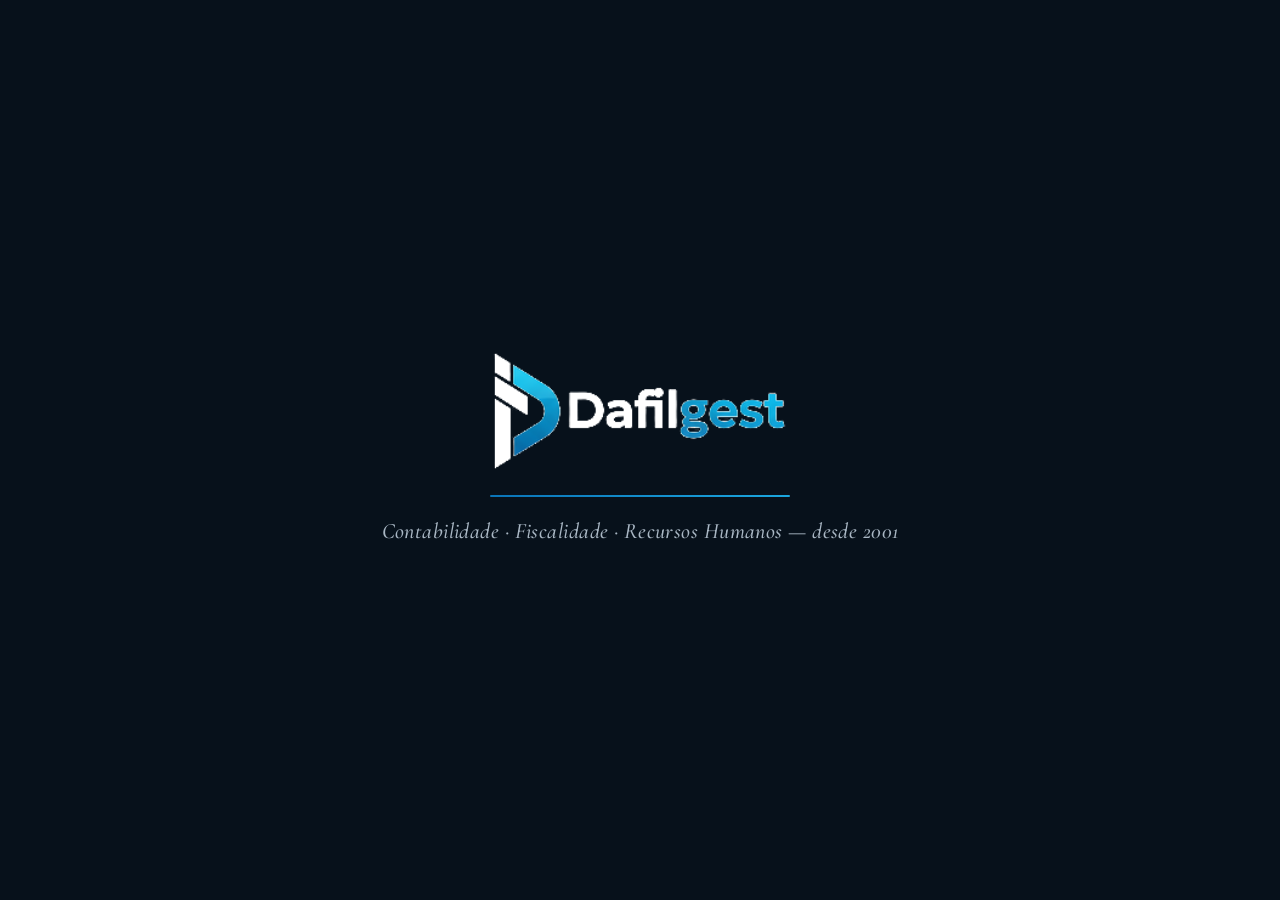
==== commit 48aadbe4: "alt 5566 alt 5566" ====
--- a/contacto.html
+++ b/contacto.html
@@ -4,17 +4,18 @@
 <meta charset="utf-8">
 <meta name="viewport" content="width=device-width,initial-scale=1,viewport-fit=cover">
 <title>Contacto — Dafilgest</title>
-<meta name="description" content="Fale com a Dafilgest: Rua Senhora das Lurdes, 501, Vizela · 253 484 490 · geral.dafilgest@gmail.com.">
+<meta name="description" content="Fale com a Dafilgest: Rua Senhora de Lurdes, 501, Vizela · 253 484 490 · geral.dafilgest@gmail.com.">
 <meta name="theme-color" content="#0B1A28">
 <script>try{var t=localStorage.getItem('dfg-tema');if(t)document.documentElement.setAttribute('data-theme',t)}catch(e){}</script>
 <link rel="canonical" href="https://www.dafilgest.pt/contacto.html">
 <meta property="og:type" content="website"><meta property="og:locale" content="pt_PT"><meta property="og:site_name" content="Dafilgest">
-<meta property="og:title" content="Contacto — Dafilgest"><meta property="og:description" content="Fale com a Dafilgest: Rua Senhora das Lurdes, 501, Vizela · 253 484 490 · geral.dafilgest@gmail.com."><meta property="og:image" content="https://images.unsplash.com/photo-1554224154-26032ffc0d07?auto=format&fit=crop&w=1200&q=80">
+<meta property="og:title" content="Contacto — Dafilgest"><meta property="og:description" content="Fale com a Dafilgest: Rua Senhora de Lurdes, 501, Vizela · 253 484 490 · geral.dafilgest@gmail.com."><meta property="og:image" content="https://images.unsplash.com/photo-1554224154-26032ffc0d07?auto=format&fit=crop&w=1200&q=80">
 <link rel="icon" type="image/png" href="assets/favicon.png"><link rel="apple-touch-icon" href="assets/apple-touch-icon.png">
 <link rel="preconnect" href="https://images.unsplash.com">
 <link rel="preload" href="assets/fonts/cormorant-garamond-latin-600-normal.woff2" as="font" type="font/woff2" crossorigin>
 <link rel="preload" href="assets/fonts/inter-latin-400-normal.woff2" as="font" type="font/woff2" crossorigin>
-<link rel="stylesheet" href="assets/site.css?v=20261118e">
+<link rel="stylesheet" href="assets/site.css?v=20261119b">
+<link rel="stylesheet" href="assets/leaflet/leaflet.css?v=20261119b">
 </head>
 <body>
 <a class="skip" href="#conteudo">Saltar para o conteúdo</a>
@@ -27,20 +28,15 @@
   </div>
 </div></header>
 <main id="conteudo" class="livro">
-<section class="folha capa dark" id="capa" data-titulo="Capa" data-tone="dark" aria-label="Capa"><div class="photo" style="background-image:url('https://images.unsplash.com/photo-1518455027359-f3f8164ba6bd?auto=format&fit=crop&w=1800&q=80')"></div><div class="glow" style="width:560px;height:560px;right:-140px;top:-160px;background:rgba(10,116,184,.35)"></div>
-<div class="fx"><div class="wrap">
-<div class="crumb rv in"><a href="index.html">Início</a> &nbsp;/&nbsp; Contacto</div>
-<div class="cap rv in">Capítulo V</div>
-<h1 class="rv in d1">Vamos <em>conversar</em></h1><p class="lead rv in d1">Respondemos no próprio dia útil. Escolha a forma que preferir — telefone, email ou o formulário.</p><nav class="idx rv in d2" aria-label="Sumário"><a href="#escreva-nos"><b>1</b>Contactos e formulário</a><a href="#onde-estamos"><b>2</b>Onde estamos</a></nav>
-</div></div></section>
-<section class="folha " id="escreva-nos" data-titulo="Contactos e formulário" data-tone="light" aria-label="Contactos e formulário">
-<div class="fx"><div class="wrap">
+<section class="folha com-topo " id="escreva-nos" data-titulo="Contactos" data-tone="dark" aria-label="Contactos"><div class="topo"><div class="photo" style="background-image:url('https://images.unsplash.com/photo-1518455027359-f3f8164ba6bd?auto=format&fit=crop&w=1800&q=80')"></div><div class="glow" style="width:520px;height:520px;right:-140px;top:-200px;background:rgba(10,116,184,.35)"></div>
+<div class="wrap"><div class="crumb"><a href="index.html">Início</a> &nbsp;/&nbsp; Contacto</div><h1>Vamos <em>conversar</em></h1><p class="lead">Respondemos no próprio dia útil. Escolha a forma que preferir — telefone, email ou o formulário.</p></div></div>
+<div class="fx fx-t"><div class="wrap">
 <div class="cgrid">
   <div class="cinfo rv"><span class="eyebrow" style="color:var(--sky)">Contactos</span><h2 style="font-size:40px;color:#fff">Estamos aqui para si.</h2>
     <div class="ci">
       <div><span class="ic"><svg width="22" height="22" viewBox="0 0 24 24" fill="none" stroke="currentColor" stroke-width="1.8" stroke-linecap="round" stroke-linejoin="round" aria-hidden="true"><path d="M5 4h4l2 5-2.5 1.5a11 11 0 0 0 5 5L15 13l5 2v4a2 2 0 0 1-2 2A16 16 0 0 1 3 6a2 2 0 0 1 2-2"/></svg></span><div><small>Telefone</small><a href="tel:+351253484490">253 484 490</a> <span class="sub">· chamada para a rede fixa nacional</span><br><a href="tel:+351962013433">962 013 433</a> <span class="sub">· chamada para a rede móvel nacional</span></div></div>
       <div><span class="ic"><svg width="22" height="22" viewBox="0 0 24 24" fill="none" stroke="currentColor" stroke-width="1.8" stroke-linecap="round" stroke-linejoin="round" aria-hidden="true"><rect x="3" y="5" width="18" height="14" rx="2"/><path d="m3.5 6 8.5 7 8.5-7"/></svg></span><div><small>Email</small><a href="mailto:geral.dafilgest@gmail.com">geral.dafilgest@gmail.com</a></div></div>
-      <div><span class="ic"><svg width="22" height="22" viewBox="0 0 24 24" fill="none" stroke="currentColor" stroke-width="1.8" stroke-linecap="round" stroke-linejoin="round" aria-hidden="true"><path d="M12 21s-7-6.2-7-11.5a7 7 0 0 1 14 0C19 14.8 12 21 12 21z"/><circle cx="12" cy="9.5" r="2.5"/></svg></span><div><small>Morada</small><p>Rua Senhora das Lurdes, 501<br>4815-444 Vizela</p></div></div>
+      <div><span class="ic"><svg width="22" height="22" viewBox="0 0 24 24" fill="none" stroke="currentColor" stroke-width="1.8" stroke-linecap="round" stroke-linejoin="round" aria-hidden="true"><path d="M12 21s-7-6.2-7-11.5a7 7 0 0 1 14 0C19 14.8 12 21 12 21z"/><circle cx="12" cy="9.5" r="2.5"/></svg></span><div><small>Morada</small><p>Rua Senhora de Lurdes, 501<br>4815-444 Vizela</p><a class="sub" href="#onde-estamos" style="color:var(--sky);font-size:14px">Ver no mapa →</a></div></div>
       <div><span class="ic"><svg width="22" height="22" viewBox="0 0 24 24" fill="none" stroke="currentColor" stroke-width="1.8" stroke-linecap="round" stroke-linejoin="round" aria-hidden="true"><circle cx="12" cy="12" r="9"/><path d="M12 7v5l3 2"/></svg></span><div><small>Horário</small><dl class="hr"><dt>Segunda a sexta</dt><dd>09h00 – 18h30</dd><dt>Pausa de almoço</dt><dd>12h30 – 14h00</dd><dt>Fins de semana e feriados</dt><dd>Encerrado</dd></dl></div></div>
     </div>
   </div>
@@ -51,9 +47,10 @@
       <div class="f"><label for="servico">Assunto</label><select id="servico" name="servico"><option value="">Selecione…</option><option>Contabilidade</option><option>Recursos Humanos</option><option>Assessoria Fiscal</option><option>Gestão Administrativa</option><option>Constituição de empresa</option><option>Mudar de contabilista</option><option>Pedido de proposta</option><option>Outro assunto</option></select></div>
       <div class="f"><label for="mensagem">Mensagem *</label><textarea id="mensagem" name="mensagem" required maxlength="4000"></textarea></div>
       <div class="hp" aria-hidden="true"><label for="_honey">Não preencher</label><input id="_honey" name="_honey" tabindex="-1" autocomplete="off"></div>
+      <label class="chk"><input type="checkbox" name="aceito" id="aceito"> Li a <a href="privacidade.html#dados" target="_blank">política de privacidade</a> e autorizo o uso destes dados para responder ao meu pedido. *</label>
       <button class="btn btn-p" type="submit">Enviar mensagem <svg width="18" height="18" viewBox="0 0 24 24" fill="none" stroke="currentColor" stroke-width="1.8" stroke-linecap="round" stroke-linejoin="round" aria-hidden="true"><path d="M5 12h14M13 6l6 6-6 6"/></svg></button>
       <div class="msg ok" role="status"></div><div class="msg er" role="alert"></div>
-      <p class="note">* Obrigatório, com pelo menos um contacto (email ou telefone). Os dados indicados servem apenas para responder ao seu pedido; a mensagem é encaminhada para geral.dafilgest@gmail.com através do serviço FormSubmit.</p>
+      <p class="note">* Obrigatório, com pelo menos um contacto (email ou telefone). A mensagem é encaminhada para geral.dafilgest@gmail.com através do serviço FormSubmit.</p>
     </form></div>
 </div>
 </div></div></section>
@@ -62,12 +59,12 @@
 <div class="mapa-g">
   <div class="rv"><span class="eyebrow">Onde estamos</span><h2>No coração do <em>Vale do Ave</em>.</h2>
     <p class="lead" style="margin-top:18px">O gabinete fica em Vizela, a poucos minutos de Guimarães, Felgueiras, Lousada e Santo Tirso — e a cerca de meia hora do Porto.</p>
-    <p style="margin-top:18px;color:#fff;font-size:18px;font-weight:500">Rua Senhora das Lurdes, 501<br>4815-444 Vizela</p>
-    <div class="cta" style="margin-top:28px"><a class="btn btn-p" href="https://www.google.com/maps/dir/?api=1&destination=Rua+Senhora+das+Lurdes+501+4815-444+Vizela" target="_blank" rel="noopener">Traçar caminho <svg width="18" height="18" viewBox="0 0 24 24" fill="none" stroke="currentColor" stroke-width="1.8" stroke-linecap="round" stroke-linejoin="round" aria-hidden="true"><path d="M5 12h14M13 6l6 6-6 6"/></svg></a><button class="btn btn-g voar" type="button"><svg width="18" height="18" viewBox="0 0 24 24" fill="none" stroke="currentColor" stroke-width="1.8" stroke-linecap="round" stroke-linejoin="round" aria-hidden="true"><path d="M12 3v4M12 17v4M3 12h4M17 12h4M6 6l2.5 2.5M15.5 15.5 18 18M6 18l2.5-2.5M15.5 8.5 18 6"/></svg> Voar outra vez</button></div>
-    <p class="note" style="color:#7F8C97;margin-top:22px">Distâncias em linha reta. Cartografia: Natural Earth (domínio público).</p></div>
-  <div class="mapa rv d1"><span class="chip"><i></i><span>Portugal</span></span>
-    <div class="cartao"><span class="ic"><svg width="20" height="20" viewBox="0 0 24 24" fill="none" stroke="currentColor" stroke-width="1.8" stroke-linecap="round" stroke-linejoin="round" aria-hidden="true"><path d="M12 21s-7-6.2-7-11.5a7 7 0 0 1 14 0C19 14.8 12 21 12 21z"/><circle cx="12" cy="9.5" r="2.5"/></svg></span><div><b>Dafilgest</b><small>Rua Senhora das Lurdes, 501, Vizela</small></div></div>
-    <a class="esc" href="https://www.google.com/maps/search/?api=1&query=Rua+Senhora+das+Lurdes+501+4815-444+Vizela" target="_blank" rel="noopener">Abrir no Google Maps ↗</a></div>
+    <p style="margin-top:18px;color:#fff;font-size:18px;font-weight:500">Rua Senhora de Lurdes, 501<br>4815-444 Vizela</p>
+    <div class="cta" style="margin-top:28px"><a class="btn btn-p" href="https://www.google.com/maps/dir/?api=1&destination=Rua+Senhora+de+Lurdes+501+4815-444+Vizela" target="_blank" rel="noopener">Traçar caminho <svg width="18" height="18" viewBox="0 0 24 24" fill="none" stroke="currentColor" stroke-width="1.8" stroke-linecap="round" stroke-linejoin="round" aria-hidden="true"><path d="M5 12h14M13 6l6 6-6 6"/></svg></a><button class="btn btn-g voar" type="button"><svg width="18" height="18" viewBox="0 0 24 24" fill="none" stroke="currentColor" stroke-width="1.8" stroke-linecap="round" stroke-linejoin="round" aria-hidden="true"><path d="M12 3v4M12 17v4M3 12h4M17 12h4M6 6l2.5 2.5M15.5 15.5 18 18M6 18l2.5-2.5M15.5 8.5 18 6"/></svg> Voar outra vez</button></div>
+    <p class="note" style="color:#7F8C97;margin-top:22px">Distâncias em linha reta. Cartografia: Natural Earth (domínio público) e © colaboradores do OpenStreetMap.</p></div>
+  <div class="mapa rv d1"><div class="rua" id="mapaRua" aria-label="Mapa de ruas com a localização do gabinete"></div><span class="chip"><i></i><span>Portugal</span></span>
+    <div class="cartao"><span class="ic"><svg width="20" height="20" viewBox="0 0 24 24" fill="none" stroke="currentColor" stroke-width="1.8" stroke-linecap="round" stroke-linejoin="round" aria-hidden="true"><path d="M12 21s-7-6.2-7-11.5a7 7 0 0 1 14 0C19 14.8 12 21 12 21z"/><circle cx="12" cy="9.5" r="2.5"/></svg></span><div><b>Dafilgest</b><small>Rua Senhora de Lurdes, 501, Vizela</small></div></div>
+    <a class="esc" href="https://www.google.com/maps/search/?api=1&query=Rua+Senhora+de+Lurdes+501+4815-444+Vizela" target="_blank" rel="noopener">Abrir no Google Maps ↗</a></div>
 </div>
 </div></div></section>
 <section class="folha fim dark" id="fim" data-titulo="Contracapa" data-tone="dark" aria-label="Contracapa">
@@ -81,20 +78,23 @@
     <div><a href="index.html" class="lg-f"><img src="assets/logo-dafilgest-branco.png" alt="Dafilgest" width="247" height="102" loading="lazy"></a>
       <p>Gabinete de contabilidade, fiscalidade e recursos humanos. Ao lado das empresas de Vizela e do Vale do Ave desde 2001.</p>
       <div class="yrs"><span data-anos data-count="25">25</span> <small>anos de experiência</small></div></div>
-    <div><h4>Empresa</h4><ul><li><a href="sobre.html">Sobre nós</a></li><li><a href="equipa.html">Equipa</a></li><li><a href="links.html">Links úteis</a></li><li><a href="contacto.html">Contacto</a></li></ul></div>
+    <div><h4>Empresa</h4><ul><li><a href="sobre.html">Sobre nós</a></li><li><a href="equipa.html">Equipa</a></li><li><a href="links.html">Links úteis</a></li><li><a href="contacto.html">Contacto</a></li><li><a href="privacidade.html">Informação legal</a></li></ul></div>
     <div><h4>Serviços</h4><ul><li><a href="servicos.html#contabilidade">Contabilidade</a></li><li><a href="servicos.html#rh">Recursos Humanos</a></li><li><a href="servicos.html#fiscal">Assessoria Fiscal</a></li><li><a href="servicos.html#administrativa">Gestão Administrativa</a></li></ul></div>
-    <div><h4>Contacto</h4><ul><li><a href="tel:+351253484490">253 484 490</a> · fixo</li><li><a href="tel:+351962013433">962 013 433</a> · móvel</li><li><a href="mailto:geral.dafilgest@gmail.com">geral.dafilgest@gmail.com</a></li><li>Rua Senhora das Lurdes, 501<br>4815-444 Vizela</li></ul></div>
+    <div><h4>Contacto</h4><ul><li><a href="tel:+351253484490">253 484 490</a> · fixo</li><li><a href="tel:+351962013433">962 013 433</a> · móvel</li><li><a href="mailto:geral.dafilgest@gmail.com">geral.dafilgest@gmail.com</a></li><li>Rua Senhora de Lurdes, 501<br>4815-444 Vizela</li></ul></div>
   </div>
   <a class="prox" href="index.html">Voltar ao início: <span>Início</span> <svg width="18" height="18" viewBox="0 0 24 24" fill="none" stroke="currentColor" stroke-width="1.8" stroke-linecap="round" stroke-linejoin="round" aria-hidden="true"><path d="M5 12h14M13 6l6 6-6 6"/></svg></a>
   <div class="leg">
-    <span>© <span data-ano>2026</span> Dafilgest — Gabinete de Contabilidade, Unipessoal, Lda. · NIF 505403447</span>
-    <a class="lr" href="https://www.livroreclamacoes.pt" target="_blank" rel="noopener"><svg width="16" height="16" viewBox="0 0 24 24" fill="none" stroke="currentColor" stroke-width="1.8" stroke-linecap="round" stroke-linejoin="round" aria-hidden="true"><path d="M4 5.5A2.5 2.5 0 0 1 6.5 3H20v15H6.5A2.5 2.5 0 0 0 4 20.5z"/><path d="M4 20.5A2.5 2.5 0 0 0 6.5 23H20v-5"/><path d="M8 7h8M8 11h6"/></svg> Livro de Reclamações</a>
-    <span style="flex-basis:100%">Resolução alternativa de litígios (Lei n.º 144/2015): em caso de litígio de consumo, o consumidor pode recorrer ao TRIAVE — Centro de Arbitragem de Conflitos de Consumo do Ave, Tâmega e Sousa (<a href="https://www.triave.pt" target="_blank" rel="noopener">www.triave.pt</a>). Este site não utiliza cookies nem ferramentas de rastreio.</span>
+    <span>© <span data-ano>2026</span> Dafilgest — Gabinete de Contabilidade, Unipessoal, Lda. · NIF/NIPC 505403447 · Rua Senhora de Lurdes, 501, 4815-444 Vizela</span>
+    <span class="leg-l"><a href="privacidade.html">Informação legal e privacidade</a><a class="lr" href="https://www.livroreclamacoes.pt" target="_blank" rel="noopener"><svg width="16" height="16" viewBox="0 0 24 24" fill="none" stroke="currentColor" stroke-width="1.8" stroke-linecap="round" stroke-linejoin="round" aria-hidden="true"><path d="M4 5.5A2.5 2.5 0 0 1 6.5 3H20v15H6.5A2.5 2.5 0 0 0 4 20.5z"/><path d="M4 20.5A2.5 2.5 0 0 0 6.5 23H20v-5"/><path d="M8 7h8M8 11h6"/></svg> Livro de Reclamações Eletrónico</a></span>
+    <span style="flex-basis:100%">Direção técnica: Contabilista Certificado inscrito na Ordem dos Contabilistas Certificados (n.º 46003), sujeito ao Estatuto da OCC e ao Código Deontológico dos Contabilistas Certificados (<a href="https://www.occ.pt" target="_blank" rel="noopener">www.occ.pt</a>).</span>
+    <span style="flex-basis:100%">Resolução alternativa de litígios (Lei n.º 144/2015): em caso de litígio de consumo, o consumidor pode recorrer ao TRIAVE — Centro de Arbitragem de Conflitos de Consumo do Ave, Tâmega e Sousa (<a href="https://www.triave.pt" target="_blank" rel="noopener">www.triave.pt</a>). Mais informação no Portal do Consumidor (<a href="https://www.consumidor.gov.pt" target="_blank" rel="noopener">www.consumidor.gov.pt</a>). Este site não utiliza cookies.</span>
   </div>
 </footer>
 </div></div></section>
 </main>
-<script src="assets/mapa-dados.js?v=20261118e"></script>
-<script src="assets/site.js?v=20261118e"></script>
+<a class="lrfix" href="https://www.livroreclamacoes.pt" target="_blank" rel="noopener" aria-label="Livro de Reclamações Eletrónico (abre numa nova janela)"><svg width="18" height="18" viewBox="0 0 24 24" fill="none" stroke="currentColor" stroke-width="1.8" stroke-linecap="round" stroke-linejoin="round" aria-hidden="true"><path d="M4 5.5A2.5 2.5 0 0 1 6.5 3H20v15H6.5A2.5 2.5 0 0 0 4 20.5z"/><path d="M4 20.5A2.5 2.5 0 0 0 6.5 23H20v-5"/><path d="M8 7h8M8 11h6"/></svg><span>Livro de<br>Reclamações</span></a>
+<script src="assets/mapa-dados.js?v=20261119b"></script>
+<script src="assets/leaflet/leaflet.js?v=20261119b"></script>
+<script src="assets/site.js?v=20261119b"></script>
 </body>
 </html>
--- a/assets/site.css
+++ b/assets/site.css
@@ -0,0 +1,551 @@
+/* Dafilgest — site institucional · v3 «livro digital» */
+@font-face{font-family:Inter;font-style:normal;font-weight:400;font-display:swap;src:url(fonts/inter-latin-400-normal.woff2) format("woff2")}
+@font-face{font-family:Inter;font-style:normal;font-weight:500;font-display:swap;src:url(fonts/inter-latin-500-normal.woff2) format("woff2")}
+@font-face{font-family:Inter;font-style:normal;font-weight:600;font-display:swap;src:url(fonts/inter-latin-600-normal.woff2) format("woff2")}
+@font-face{font-family:Inter;font-style:normal;font-weight:700;font-display:swap;src:url(fonts/inter-latin-700-normal.woff2) format("woff2")}
+@font-face{font-family:Cormorant;font-style:normal;font-weight:600;font-display:swap;src:url(fonts/cormorant-garamond-latin-600-normal.woff2) format("woff2")}
+@font-face{font-family:Cormorant;font-style:normal;font-weight:700;font-display:swap;src:url(fonts/cormorant-garamond-latin-700-normal.woff2) format("woff2")}
+@font-face{font-family:Cormorant;font-style:italic;font-weight:500;font-display:swap;src:url(fonts/cormorant-garamond-latin-500-italic.woff2) format("woff2")}
+@font-face{font-family:Cormorant;font-style:italic;font-weight:600;font-display:swap;src:url(fonts/cormorant-garamond-latin-600-italic.woff2) format("woff2")}
+
+:root{
+  --night:#07111B;--navy:#0B1A28;--navy-2:#11263A;
+  --bg:#FFFFFF;--bg-2:#F6F8FA;--surface:#FFFFFF;--surface-2:#F6F8FA;
+  --ink:#132232;--muted:#5D6A77;--line:#E2E8EE;--ice:#E9F6FC;--azure-t:#0A74B8;
+  --azure:#0A74B8;--sky:#2BB8E8;--grad:linear-gradient(135deg,#0A74B8 0%,#1BA7DF 100%);
+  --serif:Cormorant,"Cormorant Garamond",Georgia,"Times New Roman",serif;
+  --sans:Inter,system-ui,-apple-system,"Segoe UI",Roboto,Arial,sans-serif;
+  --r:18px;--sh:0 1px 2px rgba(10,26,40,.05),0 12px 32px -12px rgba(10,26,40,.16);--sh-l:0 30px 70px -24px rgba(5,14,24,.45);
+  --grain:url("data:image/svg+xml,%3Csvg viewBox='0 0 200 200' xmlns='http://www.w3.org/2000/svg'%3E%3Cfilter id='n'%3E%3CfeTurbulence type='fractalNoise' baseFrequency='.9' numOctaves='3' stitchTiles='stitch'/%3E%3C/filter%3E%3Crect width='100%25' height='100%25' filter='url(%23n)'/%3E%3C/svg%3E");
+  color-scheme:light;
+}
+:root[data-theme="dark"]{
+  --bg:#0A1622;--bg-2:#0D1B28;--surface:#102335;--surface-2:#0C1D2C;
+  --ink:#EAF1F7;--muted:#A3B2C0;--line:rgba(255,255,255,.1);--ice:rgba(43,184,232,.13);--azure-t:#4CC3EE;
+  --sh:0 1px 2px rgba(0,0,0,.2),0 16px 36px -14px rgba(0,0,0,.6);
+  color-scheme:dark;
+}
+*,*::before,*::after{box-sizing:border-box}
+html{-webkit-text-size-adjust:100%}
+body{margin:0;font-family:var(--sans);font-size:17px;line-height:1.7;color:var(--muted);background:var(--bg);-webkit-font-smoothing:antialiased;text-rendering:optimizeLegibility;overflow-x:clip;transition:background .4s,color .4s}
+img{max-width:100%;display:block}
+a{color:var(--azure-t);text-decoration:none}
+button{font-family:inherit}
+h1,h2,h3,h4{margin:0;color:var(--ink);line-height:1.12}
+h1,h2{font-family:var(--serif);font-weight:600;letter-spacing:-.01em}
+h1{font-size:clamp(44px,6vw,80px);line-height:1.02}
+h2{font-size:clamp(34px,4vw,52px);line-height:1.06}
+h3{font-size:20px;font-weight:600;letter-spacing:-.01em}
+h1 em,h2 em{font-style:italic;font-weight:500;color:var(--azure-t)}
+p{margin:0}
+.wrap{width:min(1200px,100% - 48px);margin:0 auto;position:relative;z-index:1}
+.skip{position:fixed;left:-999px;top:8px;background:#fff;color:#0A74B8;padding:8px 14px;border-radius:8px;z-index:400}
+.skip:focus{left:12px}
+:focus-visible{outline:3px solid var(--sky);outline-offset:3px;border-radius:6px}
+
+/* ============ FOLHAS ============ */
+.folha{position:relative;background:var(--bg);transition:background .4s}
+.folha.paper{background:var(--bg-2)}
+.fx{min-height:100vh;min-height:100svh;display:flex;flex-direction:column;justify-content:center;padding:120px 0 110px;position:relative}
+.dark,.folha.dark{background:var(--navy);color:#A9B7C4}
+.dark h1,.dark h2,.dark h3,.dark h4{color:#fff}
+.dark h1 em,.dark h2 em{color:var(--sky)}
+.dark .eyebrow{color:var(--sky)}
+.dark .lead{color:#A9B7C4}
+.folha.dark{overflow:hidden}
+
+/* modo livro (ativado por JavaScript) */
+html.book,html.book body{height:100%;overflow:hidden}
+html.book .livro{position:fixed;inset:0;perspective:2600px;perspective-origin:0 50%;background:#050C14}
+html.book .folha{position:absolute;inset:0;overflow-y:auto;overflow-x:hidden;overscroll-behavior:contain;visibility:hidden;backface-visibility:hidden;-webkit-backface-visibility:hidden;transform-origin:0 50%;will-change:transform;scrollbar-width:thin}
+html.book .folha.on{visibility:visible;z-index:3}
+html.book .folha.sob{visibility:visible;z-index:2}
+html.book .folha::after{content:"";position:absolute;inset:0;pointer-events:none;opacity:0;z-index:20;background:linear-gradient(90deg,rgba(0,0,0,.05),rgba(0,0,0,.55))}
+html.book .folha.sob::before{content:"";position:fixed;inset:0;pointer-events:none;z-index:20;background:rgba(3,9,15,.55);animation:sobLuz .95s ease forwards}
+html.book .folha.sai{animation:viraSai .95s cubic-bezier(.62,.04,.3,1) forwards;z-index:4}
+html.book .folha.sai::after{animation:sombra .95s ease forwards}
+html.book .folha.entra{animation:viraEntra .95s cubic-bezier(.62,.04,.3,1) forwards;z-index:4;visibility:visible}
+html.book .folha.entra::after{animation:sombraVolta .95s ease forwards}
+html.book .folha.chega{animation:chega 1s cubic-bezier(.2,.7,.2,1) both}
+@keyframes viraSai{0%{transform:rotateY(0)}100%{transform:rotateY(-104deg)}}
+@keyframes viraEntra{0%{transform:rotateY(-104deg)}100%{transform:rotateY(0)}}
+@keyframes sombra{0%{opacity:0}60%{opacity:.9}100%{opacity:1}}
+@keyframes sombraVolta{0%{opacity:1}100%{opacity:0}}
+@keyframes sobLuz{0%{opacity:1}100%{opacity:0}}
+@keyframes chega{0%{transform:scale(.94) translateX(3%);filter:brightness(.6)}100%{transform:none;filter:none}}
+html.book.fade .folha.sai{animation:fadeSai .5s ease forwards}
+html.book.fade .folha.entra{animation:fadeEntra .5s ease forwards}
+html.book.fade .folha.sai::after,html.book.fade .folha.entra::after,html.book.fade .folha.sob::before{animation:none;opacity:0}
+@keyframes fadeSai{to{opacity:0}}
+@keyframes fadeEntra{from{opacity:0}to{opacity:1}}
+html.book.saindo .folha.on{animation:viraSai .8s cubic-bezier(.62,.04,.3,1) forwards}
+html.book.saindo .folha.on::after{animation:sombra .8s ease forwards}
+html.book.fade.saindo .folha.on{animation:fadeSai .4s ease forwards}
+
+/* barra de navegação das folhas */
+.bnav{display:none}
+html.book .bnav{display:flex;position:fixed;left:50%;bottom:22px;transform:translateX(-50%);z-index:60;align-items:center;gap:6px;padding:7px;border-radius:999px;background:rgba(11,26,40,.72);backdrop-filter:blur(16px) saturate(1.4);-webkit-backdrop-filter:blur(16px) saturate(1.4);border:1px solid rgba(255,255,255,.12);box-shadow:0 18px 40px -16px rgba(0,0,0,.55);color:#fff}
+.bnav button{border:0;background:transparent;color:#fff;cursor:pointer;height:42px;min-width:42px;border-radius:999px;display:inline-flex;align-items:center;justify-content:center;gap:8px;font-size:13.5px;font-weight:600;padding:0 12px;transition:background .2s}
+.bnav button:hover{background:rgba(255,255,255,.12)}
+.bnav button:disabled{opacity:.3;cursor:default;background:transparent}
+.bnav .dots{display:flex;align-items:center;gap:4px;padding:0 6px}
+.bnav .dots button{min-width:0;width:26px;height:26px;padding:0;position:relative}
+.bnav .dots button::before{content:"";width:7px;height:7px;border-radius:50%;background:rgba(255,255,255,.35);transition:all .3s}
+.bnav .dots button.on::before{width:22px;border-radius:4px;background:var(--sky)}
+.bnav .dots button span{position:absolute;bottom:40px;left:50%;transform:translateX(-50%) translateY(4px);white-space:nowrap;background:#fff;color:#132232;font-size:12.5px;padding:6px 10px;border-radius:8px;opacity:0;pointer-events:none;transition:all .2s;box-shadow:var(--sh)}
+.bnav .dots button:hover span{opacity:1;transform:translateX(-50%)}
+.bnav .ct{font-variant-numeric:tabular-nums;font-size:13px;color:rgba(255,255,255,.7);padding:0 8px;letter-spacing:.06em;min-width:56px;text-align:center}
+.bnav .nx{background:var(--grad)!important;padding:0 16px 0 18px}
+.bnav .nx b{font-weight:600}
+.dica{position:fixed;left:50%;bottom:88px;transform:translateX(-50%);z-index:60;background:#fff;color:#132232;font-size:13.5px;font-weight:500;padding:10px 16px;border-radius:999px;box-shadow:var(--sh-l);white-space:nowrap;animation:dica 6s ease forwards;pointer-events:none}
+@keyframes dica{0%{opacity:0;transform:translate(-50%,10px)}8%,82%{opacity:1;transform:translate(-50%,0)}100%{opacity:0;transform:translate(-50%,0)}}
+/* canto da folha */
+.canto{display:none}
+html.book .canto{display:block;position:fixed;right:0;bottom:0;width:64px;height:64px;z-index:55;cursor:pointer;border:0;padding:0;background:transparent;transition:width .35s,height .35s}
+html.book .canto::before{content:"";position:absolute;inset:0;background:#0B1A28;clip-path:polygon(0 100%,100% 0,100% 100%)}
+html.book .canto::after{content:"";position:absolute;inset:0;background:linear-gradient(135deg,#FFFFFF 0%,#EEF3F7 55%,#C8D4DE 100%);clip-path:polygon(0 0,100% 0,0 100%);border-radius:0 0 0 0}
+html.book .canto{filter:drop-shadow(-4px -4px 10px rgba(0,0,0,.28))}
+html.book .canto:hover{width:96px;height:96px}
+html.book .canto span{position:absolute;right:6px;bottom:8px;z-index:2;color:#7FD6F5!important;font-size:11px;font-weight:700;color:#0A74B8;letter-spacing:.08em;opacity:0;transition:opacity .3s}
+html.book .canto:hover span{opacity:1}
+html.book.ultima .canto{display:none}
+
+/* ============ CABEÇALHO ============ */
+.hd{position:fixed;inset:0 0 auto;z-index:100;transition:background .35s,box-shadow .35s,border-color .35s;border-bottom:1px solid rgba(255,255,255,.08)}
+.hd .wrap{display:flex;align-items:center;justify-content:space-between;height:84px;transition:height .35s}
+.brand{display:block;position:relative;width:150px;height:62px;flex:none}
+.brand img{position:absolute;inset:0;width:100%;height:100%;object-fit:contain;object-position:left center;transition:opacity .35s}
+.brand .lc{opacity:0}
+.nav{display:flex;align-items:center;gap:2px}
+.nav a{color:rgba(255,255,255,.82);font-size:15px;font-weight:500;padding:9px 14px;border-radius:999px;transition:color .2s,background .2s;position:relative}
+.nav a:hover,.nav a.on{color:#fff}
+.nav a.on::after{content:"";position:absolute;left:14px;right:14px;bottom:3px;height:2px;border-radius:2px;background:var(--sky)}
+.nav a.btn{margin-left:10px;height:46px;padding:0 22px;color:#fff}
+.nav a.btn::after{display:none}
+.tema{width:44px;height:44px;border-radius:50%;border:1px solid rgba(255,255,255,.28);background:rgba(255,255,255,.06);color:#fff;cursor:pointer;display:grid;place-items:center;margin-left:8px;transition:all .25s;flex:none}
+.tema:hover{background:rgba(255,255,255,.16);transform:rotate(-18deg)}
+.tema .sol{display:none}
+:root[data-theme="dark"] .tema .lua{display:none}
+:root[data-theme="dark"] .tema .sol{display:block}
+.hd.claro{background:rgba(255,255,255,.9);backdrop-filter:saturate(1.6) blur(14px);-webkit-backdrop-filter:saturate(1.6) blur(14px);border-color:var(--line);box-shadow:0 10px 30px -22px rgba(10,26,40,.35)}
+.hd.claro .brand .lw{opacity:0}.hd.claro .brand .lc{opacity:1}
+.hd.claro .nav a{color:#4A5155}
+.hd.claro .nav a:hover,.hd.claro .nav a.on{color:#0A74B8}
+.hd.claro .nav a.btn{color:#fff}
+.hd.claro .tema{border-color:#E2E8EE;color:#132232;background:#fff}
+.hd.escuro{background:rgba(7,17,27,.72);backdrop-filter:saturate(1.4) blur(14px);-webkit-backdrop-filter:saturate(1.4) blur(14px)}
+.mb{display:none;width:46px;height:46px;border-radius:12px;border:1px solid rgba(255,255,255,.3);background:rgba(255,255,255,.06);cursor:pointer;position:relative;margin-left:8px}
+.mb span,.mb span::before,.mb span::after{position:absolute;left:12px;width:20px;height:2px;border-radius:2px;background:#fff;content:"";transition:transform .3s,top .3s,background .3s}
+.mb span{top:21px}.mb span::before{left:0;top:-7px}.mb span::after{left:0;top:7px}
+.hd.claro .mb{border-color:#E2E8EE;background:#fff}
+.hd.claro .mb span,.hd.claro .mb span::before,.hd.claro .mb span::after{background:#132232}
+.hd.open .mb span{background:transparent!important}
+.hd.open .mb span::before{top:0;transform:rotate(45deg)}
+.hd.open .mb span::after{top:0;transform:rotate(-45deg)}
+.hd .acoes{display:flex;align-items:center}
+
+/* ============ ELEMENTOS ============ */
+.eyebrow{display:inline-flex;align-items:center;gap:12px;font-size:12.5px;font-weight:600;letter-spacing:.2em;text-transform:uppercase;color:var(--azure-t);margin-bottom:18px}
+.eyebrow::before{content:"";width:34px;height:1.5px;background:currentColor}
+.lead{font-size:19px;line-height:1.72;color:var(--muted);max-width:620px}
+.head{max-width:760px;margin-bottom:46px}
+.head .lead{margin-top:18px}
+.head.c{margin-left:auto;margin-right:auto;text-align:center}
+.head.c .eyebrow{justify-content:center}
+.head.c .lead{margin-left:auto;margin-right:auto}
+.btn{display:inline-flex;align-items:center;justify-content:center;gap:10px;height:54px;padding:0 28px;border-radius:999px;font-weight:600;font-size:15.5px;letter-spacing:.01em;border:1px solid transparent;cursor:pointer;transition:transform .25s,box-shadow .25s,background .25s,color .25s,border-color .25s;white-space:nowrap;font-family:var(--sans)}
+.btn svg{transition:transform .25s}
+.btn:hover svg{transform:translateX(3px)}
+.btn-p{background:var(--grad);color:#fff;box-shadow:0 12px 28px -10px rgba(10,116,184,.65)}
+.btn-p:hover{box-shadow:0 18px 36px -12px rgba(10,116,184,.75)}
+.btn-g{color:#fff;border-color:rgba(255,255,255,.32);background:rgba(255,255,255,.06);backdrop-filter:blur(6px)}
+.btn-g:hover{background:rgba(255,255,255,.14);border-color:rgba(255,255,255,.55)}
+.btn-l{color:var(--ink);border-color:var(--line);background:var(--surface)}
+.btn-l:hover{border-color:var(--azure-t);color:var(--azure-t)}
+.btn-w{background:#fff;color:#0A74B8}
+.btn-w:hover{box-shadow:0 16px 32px -14px rgba(0,0,0,.5)}
+.cta{display:flex;flex-wrap:wrap;gap:14px}
+.photo{position:absolute;inset:0;background:var(--navy) center/cover no-repeat;z-index:0}
+.photo::before{content:"";position:absolute;inset:0;background:linear-gradient(100deg,rgba(7,17,27,.97) 0%,rgba(7,17,27,.88) 42%,rgba(9,24,38,.55) 100%)}
+.photo::after{content:"";position:absolute;inset:0;background-image:var(--grain);opacity:.06;mix-blend-mode:overlay}
+.glow{position:absolute;border-radius:50%;filter:blur(90px);pointer-events:none;z-index:0}
+.gridbg{position:absolute;inset:0;background-image:linear-gradient(rgba(255,255,255,.04) 1px,transparent 1px),linear-gradient(90deg,rgba(255,255,255,.04) 1px,transparent 1px);background-size:56px 56px;-webkit-mask-image:radial-gradient(ellipse at 70% 40%,#000 0%,transparent 70%);mask-image:radial-gradient(ellipse at 70% 40%,#000 0%,transparent 70%)}
+
+/* capa (início) */
+.hero .grid{display:grid;grid-template-columns:1.1fr .9fr;gap:60px;align-items:center}
+.hero h1{color:#fff;margin-bottom:26px}
+.hero .lead{color:#B5C2CE;margin-bottom:36px}
+.stats{position:relative;z-index:2;margin-top:56px;border-top:1px solid rgba(255,255,255,.1);display:grid;grid-template-columns:repeat(4,1fr)}
+.stat{padding:28px 26px 4px;border-right:1px solid rgba(255,255,255,.1)}
+.stat:first-child{padding-left:0}
+.stat:last-child{border-right:0}
+.stat .n{font-family:var(--serif);font-weight:600;font-size:clamp(44px,4.6vw,60px);line-height:1;color:#fff;display:flex;align-items:baseline;gap:2px}
+.stat .n small{font-size:.5em;color:var(--sky);font-weight:600}
+.stat .l{margin-top:10px;font-size:14px;letter-spacing:.03em;color:#93A4B4}
+
+/* painel vidro (ilustrações vivas) */
+.panel{position:relative;border-radius:22px;padding:24px;background:linear-gradient(160deg,rgba(255,255,255,.12),rgba(255,255,255,.04));border:1px solid rgba(255,255,255,.14);box-shadow:var(--sh-l);backdrop-filter:blur(18px);-webkit-backdrop-filter:blur(18px);color:#D5DEE6}
+.panel .pt{display:flex;align-items:center;justify-content:space-between;gap:12px;margin-bottom:14px}
+.panel .pt b{font-size:12.5px;letter-spacing:.14em;text-transform:uppercase;color:#fff;font-weight:600}
+.panel .pt small{font-size:12.5px;color:#93A4B4}
+.live{display:inline-flex;align-items:center;gap:7px;font-size:11.5px;font-weight:600;letter-spacing:.12em;text-transform:uppercase;color:#6EE0A3}
+.live::before{content:"";width:8px;height:8px;border-radius:50%;background:#34C77B;box-shadow:0 0 0 0 rgba(52,199,123,.6);animation:pulsa 1.8s infinite}
+@keyframes pulsa{70%{box-shadow:0 0 0 9px rgba(52,199,123,0)}100%{box-shadow:0 0 0 0 rgba(52,199,123,0)}}
+.panel .row{display:flex;align-items:center;gap:12px;padding:11px 0;border-top:1px solid rgba(255,255,255,.08);font-size:14.5px}
+.panel .row span{flex:1;min-width:0}
+.panel .row time{font-size:12.5px;color:#93A4B4;white-space:nowrap;font-variant-numeric:tabular-nums}
+.tg{font-size:11.5px;font-weight:600;padding:4px 10px;border-radius:999px;letter-spacing:.02em;white-space:nowrap;font-style:normal}
+.tg.ok{background:rgba(52,199,123,.16);color:#6EE0A3}
+.tg.az{background:rgba(43,184,232,.16);color:#7FD6F5}
+.tg.gr{background:rgba(255,255,255,.1);color:#B9C6D2}
+.tg.am{background:rgba(245,180,60,.16);color:#F7C76B}
+.panel .badge{position:absolute;left:-30px;bottom:-26px;display:flex;align-items:center;gap:12px;background:#fff;color:#132232;border-radius:16px;padding:13px 18px;box-shadow:var(--sh-l);font-size:14px;font-weight:600;z-index:2}
+.panel .badge .ic{width:38px;height:38px;border-radius:11px;background:#E7F8EF;color:#1E8E5A;display:grid;place-items:center}
+.panel .badge small{display:block;color:#5D6A77;font-weight:500;font-size:12.5px}
+
+/* grelhas e cartões */
+.g2{display:grid;grid-template-columns:repeat(2,1fr);gap:24px}
+.g3{display:grid;grid-template-columns:repeat(3,1fr);gap:22px}
+.g4{display:grid;grid-template-columns:repeat(4,1fr);gap:22px}
+.g2>*,.g3>*,.g4>*,.split>*{min-width:0}
+.sv{display:flex;flex-direction:column;background:var(--surface);border-radius:var(--r);overflow:hidden;box-shadow:var(--sh);border:1px solid var(--line);color:inherit;position:relative}
+.sv .im{position:relative;aspect-ratio:16/11;overflow:hidden;background:var(--navy-2)}
+.sv .im div{position:absolute;inset:0;background:var(--navy-2) center/cover;transition:transform .8s cubic-bezier(.2,.7,.2,1)}
+.sv:hover .im div{transform:scale(1.07)}
+.sv .im::after{content:"";position:absolute;inset:0;background:linear-gradient(180deg,rgba(7,17,27,0) 40%,rgba(7,17,27,.7))}
+.sv .im span{position:absolute;left:20px;bottom:12px;z-index:1;font-family:var(--serif);font-size:42px;font-weight:600;color:#fff;line-height:1}
+.sv .bd{padding:22px 24px 24px;display:flex;flex-direction:column;flex:1}
+.sv h3{font-family:var(--serif);font-size:27px;font-weight:600;margin-bottom:8px}
+.sv p{font-size:15px;line-height:1.62;flex:1}
+.more{display:inline-flex;align-items:center;gap:8px;margin-top:14px;font-weight:600;font-size:14.5px;color:var(--azure-t)}
+.card{background:var(--surface);border:1px solid var(--line);border-radius:var(--r);padding:32px 30px;box-shadow:var(--sh);position:relative;overflow:hidden}
+.card .ic{width:54px;height:54px;border-radius:16px;display:grid;place-items:center;background:var(--ice);color:var(--azure-t);margin-bottom:22px}
+.card h3{font-family:var(--serif);font-size:26px;margin-bottom:8px}
+.card p{font-size:15.5px;line-height:1.68}
+.dark .card{background:rgba(255,255,255,.04);border-color:rgba(255,255,255,.1);box-shadow:none}
+.dark .card p{color:#9FB0BF}
+.dark .card .ic{background:rgba(43,184,232,.12);color:var(--sky)}
+
+/* cartões 3D + reflexo */
+.tilt{transform-style:preserve-3d;transition:transform .5s cubic-bezier(.2,.7,.2,1),box-shadow .4s;will-change:transform}
+.tilt::after{content:"";position:absolute;inset:0;border-radius:inherit;pointer-events:none;background:radial-gradient(circle at var(--gx,50%) var(--gy,0%),rgba(255,255,255,.38),rgba(255,255,255,0) 45%);opacity:0;transition:opacity .4s;z-index:5;mix-blend-mode:soft-light}
+.tilt.ativo{transition:transform .08s linear,box-shadow .4s;box-shadow:0 34px 60px -30px rgba(10,26,40,.45)}
+.tilt.ativo::after{opacity:1}
+.dark .tilt::after{background:radial-gradient(circle at var(--gx,50%) var(--gy,0%),rgba(255,255,255,.16),rgba(255,255,255,0) 50%);mix-blend-mode:normal}
+
+/* ferramentas */
+.tools .grid{display:grid;grid-template-columns:1fr 1fr;gap:64px;align-items:center}
+.fl{display:grid;gap:22px;margin-top:34px}
+.fl>div{display:grid;grid-template-columns:50px 1fr;gap:18px}
+.fl .ic{width:50px;height:50px;border-radius:14px;display:grid;place-items:center;color:var(--sky);background:rgba(43,184,232,.1);border:1px solid rgba(43,184,232,.25)}
+.fl h3{font-size:17.5px;margin-bottom:3px}
+.fl p{font-size:15px;line-height:1.62;color:#9FB0BF}
+
+/* prazos ao vivo */
+.pz{display:grid;grid-template-columns:1.05fr 1fr;gap:28px;align-items:stretch}
+.pz-hero{border-radius:24px;padding:34px;position:relative;overflow:hidden;background:linear-gradient(150deg,#0F2A40,#0A1A28);border:1px solid rgba(255,255,255,.1);box-shadow:var(--sh-l);color:#C9D5DF;display:flex;flex-direction:column}
+.pz-hero::before{content:"";position:absolute;width:420px;height:420px;right:-140px;top:-160px;border-radius:50%;background:radial-gradient(circle,rgba(43,184,232,.35),transparent 65%)}
+.pz-hero>*{position:relative}
+.pz-hero .k{font-size:12.5px;letter-spacing:.18em;text-transform:uppercase;color:var(--sky);font-weight:600}
+.pz-hero h3{font-family:var(--serif);font-size:clamp(28px,3vw,38px);color:#fff;margin:14px 0 6px;line-height:1.15}
+.pz-hero .dt{color:#93A4B4;font-size:15px}
+.cd{display:grid;grid-template-columns:repeat(4,1fr);gap:10px;margin:28px 0 22px}
+.cd div{border-radius:16px;background:rgba(255,255,255,.06);border:1px solid rgba(255,255,255,.1);padding:16px 8px;text-align:center}
+.cd b{display:block;font-family:var(--serif);font-size:clamp(36px,4vw,52px);line-height:1;color:#fff;font-weight:600;font-variant-numeric:tabular-nums}
+.cd small{display:block;margin-top:6px;font-size:11.5px;letter-spacing:.14em;text-transform:uppercase;color:#93A4B4}
+.pz-bar{height:6px;border-radius:6px;background:rgba(255,255,255,.1);overflow:hidden;margin-top:auto}
+.pz-bar i{display:block;height:100%;width:0;background:var(--grad);border-radius:6px;transition:width 1.2s cubic-bezier(.2,.7,.2,1)}
+.pz-bar+small{display:block;margin-top:8px;font-size:12.5px;color:#93A4B4}
+.pz-list{background:var(--surface);border:1px solid var(--line);border-radius:24px;padding:24px 26px;box-shadow:var(--sh);display:flex;flex-direction:column}
+.pz-top{display:flex;align-items:center;justify-content:space-between;gap:14px;flex-wrap:wrap;margin-bottom:8px}
+.pz-top b{color:var(--ink);font-size:15px}
+.seg{display:inline-flex;padding:4px;border-radius:999px;background:var(--surface-2);border:1px solid var(--line)}
+.seg button{border:0;background:transparent;color:var(--muted);font-size:13px;font-weight:600;padding:7px 14px;border-radius:999px;cursor:pointer}
+.seg button.on{background:var(--grad);color:#fff}
+.pz-ul{list-style:none;margin:0;padding:0}
+.pz-ul li{display:grid;grid-template-columns:58px 1fr auto;gap:14px;align-items:center;padding:12px 0;border-top:1px solid var(--line);opacity:0;transform:translateX(12px);animation:entraLi .5s ease forwards}
+.pz-ul li:first-child{border-top:0}
+@keyframes entraLi{to{opacity:1;transform:none}}
+.pz-d{width:58px;height:58px;border-radius:14px;background:var(--ice);color:var(--azure-t);display:flex;flex-direction:column;align-items:center;justify-content:center;line-height:1}
+.pz-d b{font-family:var(--serif);font-size:26px;font-weight:600}
+.pz-d small{font-size:10.5px;letter-spacing:.12em;text-transform:uppercase;margin-top:3px;font-weight:600}
+.pz-ul .t{color:var(--ink);font-weight:600;font-size:15px;line-height:1.35}
+.pz-ul .s{font-size:13px;color:var(--muted);line-height:1.4;margin-top:2px}
+.pz-ul .f{font-size:12.5px;font-weight:600;color:var(--azure-t);white-space:nowrap;text-align:right}
+.pz-ul .f.hoje{color:#D9822B}
+.cat{display:inline-block;font-size:10.5px;font-weight:700;letter-spacing:.1em;text-transform:uppercase;padding:2px 7px;border-radius:5px;margin-right:6px;vertical-align:1px}
+.cat.iva{background:rgba(10,116,184,.12);color:var(--azure-t)}
+.cat.ss{background:rgba(52,199,123,.14);color:#1E8E5A}
+.cat.irs{background:rgba(155,110,230,.14);color:#7C4FD0}
+.cat.anual{background:rgba(245,180,60,.18);color:#B07A10}
+:root[data-theme="dark"] .cat.ss{color:#6EE0A3}:root[data-theme="dark"] .cat.irs{color:#C3A6F5}:root[data-theme="dark"] .cat.anual{color:#F7C76B}
+.pz-nota{font-size:12.5px;line-height:1.55;color:var(--muted);margin-top:14px}
+
+/* passos */
+.steps{display:grid;grid-template-columns:repeat(4,1fr);position:relative}
+.steps::before{content:"";position:absolute;left:0;right:0;top:38px;height:1px;background:linear-gradient(90deg,transparent,var(--line) 10%,var(--line) 90%,transparent)}
+.st{padding:0 24px;position:relative}
+.st .no{width:76px;height:76px;border-radius:50%;display:grid;place-items:center;background:var(--surface);border:1px solid var(--line);font-family:var(--serif);font-size:34px;font-weight:600;color:var(--azure-t);margin-bottom:24px;box-shadow:var(--sh);position:relative}
+.st h3{font-family:var(--serif);font-size:25px;margin-bottom:8px}
+.st p{font-size:15.5px;line-height:1.65}
+
+/* divisão texto + fotografia */
+.split{display:grid;grid-template-columns:1fr 1fr;gap:72px;align-items:center}
+.pic{position:relative}
+.pic .ph-i{border-radius:22px;aspect-ratio:5/5.4;max-height:64vh;margin-left:auto;background:var(--navy-2) center/cover;box-shadow:var(--sh-l)}
+.pic .fc{position:absolute;right:-22px;bottom:36px;background:#fff;border-radius:18px;padding:20px 24px;box-shadow:var(--sh-l);max-width:240px}
+.pic .fc b{display:block;font-family:var(--serif);font-size:46px;line-height:1;color:#0A74B8;font-weight:600}
+.pic .fc>span{display:block;margin-top:6px;font-size:14px;color:#5D6A77;line-height:1.5}
+.list{list-style:none;padding:0;margin:26px 0 0;display:grid;gap:14px}
+.list li{position:relative;padding-left:38px;color:var(--ink);font-size:16.5px;line-height:1.55}
+.list li::before{content:"";position:absolute;left:0;top:2px;width:24px;height:24px;border-radius:50%;background:var(--ice) url("data:image/svg+xml,%3Csvg xmlns='http://www.w3.org/2000/svg' width='12' height='12' viewBox='0 0 24 24' fill='none' stroke='%230A74B8' stroke-width='3.2' stroke-linecap='round' stroke-linejoin='round'%3E%3Cpath d='m5 12.5 4.5 4.5L19 7.5'/%3E%3C/svg%3E") center no-repeat}
+:root[data-theme="dark"] .list li::before{background-image:url("data:image/svg+xml,%3Csvg xmlns='http://www.w3.org/2000/svg' width='12' height='12' viewBox='0 0 24 24' fill='none' stroke='%234CC3EE' stroke-width='3.2' stroke-linecap='round' stroke-linejoin='round'%3E%3Cpath d='m5 12.5 4.5 4.5L19 7.5'/%3E%3C/svg%3E")}
+.dark .list li{color:#D6DFE7}
+
+/* citação */
+.qbox{text-align:center;max-width:920px;margin:0 auto}
+.qbox blockquote{margin:0;font-family:var(--serif);font-style:italic;font-weight:500;font-size:clamp(28px,3.6vw,46px);line-height:1.28;color:#fff}
+.qbox cite{display:block;margin-top:26px;font-style:normal;font-size:13px;letter-spacing:.2em;text-transform:uppercase;color:var(--sky)}
+.qmark{font-family:var(--serif);font-size:120px;line-height:.6;color:var(--sky);opacity:.6;display:block;margin-bottom:10px}
+
+/* contracapa: chamada + rodapé */
+.band{position:relative;overflow:hidden;border-radius:28px;padding:56px 56px;display:grid;grid-template-columns:1.4fr auto;gap:36px;align-items:center;background:linear-gradient(135deg,#0F2A40,#0A1A28);border:1px solid rgba(255,255,255,.08);box-shadow:var(--sh-l)}
+.band::before{content:"";position:absolute;inset:0;background:radial-gradient(circle at 85% 20%,rgba(43,184,232,.35),transparent 45%),radial-gradient(circle at 0% 100%,rgba(10,116,184,.45),transparent 50%)}
+.band>*{position:relative}
+.band h2{color:#fff;font-size:clamp(30px,3.4vw,46px)}
+.band p{color:#A9B7C4;margin-top:12px;max-width:560px}
+.ft{color:#8FA0B0;font-size:15px;margin-top:64px}
+.ft .g{display:grid;grid-template-columns:1.5fr 1fr 1fr 1.3fr;gap:40px}
+.ft h4{color:#fff;font-size:12.5px;letter-spacing:.2em;text-transform:uppercase;margin-bottom:18px;font-weight:600}
+.ft ul{list-style:none;margin:0;padding:0;display:grid;gap:10px}
+.ft a{color:#C4D0DA}.ft a:hover{color:#fff}
+.ft .lg-f{display:block;width:160px;margin-bottom:18px}
+.ft .yrs{margin-top:18px;display:inline-flex;align-items:baseline;gap:10px;color:#fff;font-family:var(--serif);font-size:30px}
+.ft .yrs small{font-family:var(--sans);font-size:13px;color:#8FA0B0}
+.leg{margin-top:44px;padding-top:24px;border-top:1px solid rgba(255,255,255,.08);display:flex;flex-wrap:wrap;gap:12px 28px;align-items:center;justify-content:space-between;font-size:13px;line-height:1.6}
+.lr{display:inline-flex;align-items:center;gap:8px;padding:8px 14px;border-radius:10px;border:1px solid rgba(255,255,255,.16);color:#fff!important}
+.folha.fim{background:var(--night)}
+.prox{display:inline-flex;align-items:center;gap:14px;margin-top:30px;color:#fff;font-size:15px;font-weight:600}
+.prox span{font-family:var(--serif);font-size:30px;font-style:italic;font-weight:500;color:var(--sky)}
+
+/* capas de capítulo */
+.capa .fx{justify-content:flex-end;padding-bottom:150px}
+.capa h1{color:#fff;margin:6px 0 20px;font-size:clamp(52px,8vw,110px)}
+.capa .lead{color:#B5C2CE}
+.capa .cap{font-family:var(--serif);font-style:italic;font-size:22px;color:var(--sky);margin-bottom:6px}
+.crumb{font-size:13.5px;color:#8FA0B0;margin-bottom:22px;letter-spacing:.02em}
+.crumb a{color:#C9D5DF}.crumb a:hover{color:#fff}
+.capa .idx{display:flex;flex-wrap:wrap;gap:10px;margin-top:34px}
+.capa .idx a{display:inline-flex;align-items:center;gap:10px;padding:9px 16px;border-radius:999px;border:1px solid rgba(255,255,255,.2);color:#D6DFE7;font-size:14px;background:rgba(255,255,255,.04);backdrop-filter:blur(6px)}
+.capa .idx a b{font-family:var(--serif);font-size:18px;color:var(--sky);font-weight:600}
+.capa .idx a:hover{border-color:var(--sky);color:#fff}
+
+/* serviços em detalhe */
+.sd{display:grid;grid-template-columns:1fr 1fr;gap:64px;align-items:center}
+.sd.inv .si{order:2}
+.si{border-radius:22px;aspect-ratio:16/12;max-height:62vh;background:var(--navy-2) center/cover;box-shadow:var(--sh-l);position:relative;overflow:hidden}
+.si::after{content:"";position:absolute;inset:0;background:linear-gradient(200deg,rgba(7,17,27,0) 40%,rgba(7,17,27,.55))}
+.si span{position:absolute;left:26px;bottom:18px;z-index:1;font-family:var(--serif);font-size:64px;line-height:1;color:#fff;font-weight:600}
+.sd .k{font-size:12.5px;font-weight:600;letter-spacing:.2em;text-transform:uppercase;color:var(--azure-t);margin-bottom:10px}
+.sd h2{margin-bottom:14px}
+
+/* cronologia */
+.tl{position:relative;display:grid;gap:28px;padding-left:34px}
+.tl::before{content:"";position:absolute;left:6px;top:8px;bottom:8px;width:1px;background:linear-gradient(var(--azure-t),var(--line))}
+.tl>div{position:relative}
+.tl>div::before{content:"";position:absolute;left:-34px;top:9px;width:13px;height:13px;border-radius:50%;background:var(--bg);border:3px solid var(--azure-t)}
+.tl b{font-family:var(--serif);font-size:30px;color:var(--azure-t);font-weight:600;line-height:1}
+.tl h3{font-size:18px;margin:6px 0 2px}
+.tl p{font-size:15.5px}
+
+/* equipa */
+.role .mono{position:absolute;right:-4px;top:-26px;font-family:var(--serif);font-size:150px;font-weight:600;line-height:1;color:var(--ice);pointer-events:none}
+.role>*{position:relative}
+.priv{display:flex;gap:18px;align-items:flex-start;margin-top:30px;padding:20px 22px;border-radius:16px;background:var(--surface-2);border:1px solid var(--line);font-size:15px}
+.priv .ic{flex:none;width:44px;height:44px;border-radius:12px;display:grid;place-items:center;background:var(--surface);color:var(--azure-t);border:1px solid var(--line)}
+.priv b{color:var(--ink)}
+
+/* links úteis */
+.lg+.lg{margin-top:44px}
+.lg h3.gt{font-family:var(--serif);font-size:30px;margin-bottom:18px;display:flex;align-items:center;gap:16px}
+.lg h3.gt::after{content:"";flex:1;height:1px;background:var(--line)}
+.lk{display:flex;align-items:center;gap:16px;padding:20px 22px;background:var(--surface);border:1px solid var(--line);border-radius:16px;color:inherit;position:relative;overflow:hidden}
+.lk .ic{flex:none;width:46px;height:46px;border-radius:13px;display:grid;place-items:center;background:var(--ice);color:var(--azure-t);transition:background .25s,color .25s}
+.lk:hover .ic{background:#0A74B8;color:#fff}
+.lk b{display:block;color:var(--ink);font-size:16px;font-weight:600}
+.lk span.d{display:block;font-size:13.5px;line-height:1.45;color:var(--muted)}
+.lk .ar{margin-left:auto;color:var(--muted);flex:none;opacity:.6}
+.lk:hover .ar{color:var(--azure-t);opacity:1}
+
+/* contacto */
+.cgrid{display:grid;grid-template-columns:.9fr 1.1fr;gap:28px;align-items:stretch}
+.cinfo{border-radius:24px;padding:40px 38px;position:relative;overflow:hidden;background:linear-gradient(150deg,#0F2A40,#0A1A28)}
+.cinfo::before{content:"";position:absolute;inset:0;background:radial-gradient(circle at 100% 0%,rgba(43,184,232,.25),transparent 50%)}
+.cinfo>*{position:relative}
+.ci{display:grid;gap:24px;margin-top:28px}
+.ci>div{display:grid;grid-template-columns:46px 1fr;gap:16px;align-items:start}
+.ci .ic{width:46px;height:46px;border-radius:13px;display:grid;place-items:center;background:rgba(43,184,232,.12);color:var(--sky);border:1px solid rgba(43,184,232,.25)}
+.ci small{display:block;font-size:12px;letter-spacing:.16em;text-transform:uppercase;color:#8FA0B0;margin-bottom:3px}
+.ci a,.ci p{color:#fff;font-size:17px;font-weight:500;line-height:1.55;overflow-wrap:anywhere}
+.ci a:hover{color:var(--sky)}
+.ci .sub{color:#8FA0B0;font-size:13.5px;font-weight:400}
+.hr{display:grid;grid-template-columns:auto auto;justify-content:start;gap:3px 22px;color:#D6DFE7;font-size:15.5px;margin:0}
+.hr dt{color:#8FA0B0}.hr dd{margin:0;white-space:nowrap}
+.fcard{background:var(--surface);border:1px solid var(--line);border-radius:24px;padding:38px 40px;box-shadow:var(--sh)}
+.fcard h2{font-size:40px}
+form .fg{display:grid;grid-template-columns:1fr 1fr;gap:16px}
+.f{display:flex;flex-direction:column;gap:7px;margin-bottom:16px}
+.f label{font-size:13.5px;font-weight:600;color:var(--ink)}
+.f input,.f select,.f textarea{font:inherit;font-size:16px;color:var(--ink);background:var(--surface-2);border:1px solid var(--line);border-radius:12px;padding:13px 15px;transition:border-color .2s,box-shadow .2s,background .2s;width:100%}
+.f textarea{min-height:120px;resize:vertical}
+.f input:focus,.f select:focus,.f textarea:focus{outline:none;border-color:var(--azure-t);background:var(--surface);box-shadow:0 0 0 4px rgba(10,116,184,.14)}
+.hp{position:absolute!important;left:-5000px!important;height:0;overflow:hidden}
+.msg{display:none;margin-top:16px;padding:15px 18px;border-radius:12px;font-size:15px;line-height:1.55}
+.msg.show{display:block}
+.msg.ok{background:#E9F8F0;color:#17643F;border:1px solid #BFE8D2}
+.msg.er{background:#FDEEEE;color:#9A1C1C;border:1px solid #F5C9C9}
+.note{font-size:13px;color:var(--muted);margin-top:14px;line-height:1.6}
+
+/* mapa «onde estamos» */
+.mapa-g{display:grid;grid-template-columns:.85fr 1.15fr;gap:56px;align-items:center}
+.mapa{position:relative;border-radius:26px;overflow:hidden;aspect-ratio:1/1;max-height:72vh;width:100%;margin-left:auto;background:radial-gradient(circle at 30% 20%,#123552,#08131E 70%);border:1px solid rgba(255,255,255,.1);box-shadow:var(--sh-l)}
+.mapa svg{position:absolute;inset:0;width:100%;height:100%;display:block}
+.mapa .chip{position:absolute;left:18px;top:18px;z-index:2;display:inline-flex;align-items:center;gap:10px;padding:8px 14px;border-radius:999px;background:rgba(7,17,27,.7);backdrop-filter:blur(8px);color:#fff;font-size:13px;font-weight:600;letter-spacing:.06em;border:1px solid rgba(255,255,255,.14)}
+.mapa .chip i{width:8px;height:8px;border-radius:50%;background:var(--sky)}
+.mapa .esc{position:absolute;right:18px;bottom:16px;z-index:2;font-size:12px;color:#93A4B4;letter-spacing:.04em}
+.mapa .cartao{position:absolute;right:18px;top:18px;transform:translateY(-12px);opacity:0;transition:all .6s cubic-bezier(.2,.7,.2,1);z-index:3;background:#fff;color:#132232;border-radius:16px;padding:14px 18px;box-shadow:var(--sh-l);display:flex;gap:12px;align-items:center;white-space:nowrap;font-size:14px}
+.mapa .cartao.on{opacity:1;transform:none}
+.mapa .cartao b{display:block;font-size:15px}
+.mapa .cartao small{color:#5D6A77}
+.mapa .cartao .ic{width:40px;height:40px;border-radius:12px;display:grid;place-items:center;background:var(--grad);color:#fff;flex:none}
+.voar{margin-top:8px}
+
+/* entrada cinematográfica */
+#intro{position:fixed;inset:0;z-index:500;display:grid;place-items:center;pointer-events:auto;cursor:pointer}
+#intro .p1,#intro .p2{position:absolute;left:0;right:0;height:50.5%;background:#07111B;transition:transform 1s cubic-bezier(.7,0,.2,1)}
+#intro .p1{top:0}#intro .p2{bottom:0}
+#intro .c{position:relative;z-index:2;text-align:center;transition:opacity .45s,transform .9s cubic-bezier(.7,0,.2,1)}
+#intro img{width:min(300px,62vw);height:auto;margin:0 auto;clip-path:inset(0 100% 0 0);animation:logoRev 1.2s .25s cubic-bezier(.65,0,.25,1) forwards}
+#intro .ln{height:2px;margin:22px auto 0;width:0;background:var(--grad);animation:linha 1s .7s cubic-bezier(.65,0,.25,1) forwards;border-radius:2px}
+#intro .tx{margin-top:16px;font-family:var(--serif);font-style:italic;font-size:22px;color:#A9B7C4;opacity:0;animation:aparece .8s 1.1s ease forwards;letter-spacing:.02em}
+@keyframes logoRev{to{clip-path:inset(0 0 0 0)}}
+@keyframes linha{to{width:min(300px,62vw)}}
+@keyframes aparece{to{opacity:1}}
+#intro.abre .p1{transform:translateY(-101%)}
+#intro.abre .p2{transform:translateY(101%)}
+#intro.abre .c{opacity:0;transform:scale(1.08)}
+
+/* halo do cursor */
+.halo{position:fixed;left:0;top:0;width:560px;height:560px;margin:-280px 0 0 -280px;border-radius:50%;pointer-events:none;z-index:90;background:radial-gradient(circle,rgba(43,184,232,.13) 0%,rgba(43,184,232,.05) 35%,rgba(43,184,232,0) 65%);opacity:0;transition:opacity .5s;will-change:transform}
+.halo.on{opacity:1}
+.halo-p{position:fixed;left:0;top:0;width:10px;height:10px;margin:-5px 0 0 -5px;border-radius:50%;pointer-events:none;z-index:91;background:var(--sky);box-shadow:0 0 18px 4px rgba(43,184,232,.55);opacity:0;transition:opacity .4s,width .25s,height .25s,margin .25s;will-change:transform}
+.halo-p.on{opacity:.9}
+.halo-p.grande{width:44px;height:44px;margin:-22px 0 0 -22px;background:rgba(43,184,232,.18);box-shadow:none;border:1.5px solid rgba(43,184,232,.7)}
+
+/* entrada dos elementos */
+.rv{opacity:0;transform:translateY(24px);transition:opacity .85s cubic-bezier(.2,.7,.2,1),transform .85s cubic-bezier(.2,.7,.2,1)}
+.rv.in{opacity:1;transform:none}
+.d1{transition-delay:.12s}.d2{transition-delay:.24s}.d3{transition-delay:.36s}.d4{transition-delay:.48s}
+@media (prefers-reduced-motion:reduce){*{transition:none!important;animation-duration:.01s!important;animation-delay:0s!important}.rv{opacity:1;transform:none}}
+
+/* ============ ECRÃS ============ */
+@media (max-height:820px) and (min-width:901px){
+  .fx{padding:104px 0 92px}
+  h1{font-size:clamp(44px,5.2vw,68px)}
+  .hero .lead{margin-bottom:28px}
+  .stats{margin-top:34px}.stat{padding-top:20px}
+  .head{margin-bottom:32px}
+  .sv .im{aspect-ratio:16/9}
+}
+@media (max-width:1080px){
+  .hero .grid{grid-template-columns:1fr;gap:48px}
+  .hero .panel{max-width:520px}
+  .g4{grid-template-columns:repeat(2,1fr)}
+  .steps{grid-template-columns:repeat(2,1fr);row-gap:42px}.steps::before{display:none}
+  .tools .grid,.split,.sd,.pz,.mapa-g{grid-template-columns:1fr;gap:44px}
+  .sd.inv .si{order:0}
+  .pic{max-width:520px}
+  .ft .g{grid-template-columns:1fr 1fr}
+  .cgrid{grid-template-columns:1fr}
+  .mapa{max-height:none;max-width:620px;margin:0}
+}
+@media (max-width:900px){
+  .mb{display:block}
+  .nav{position:fixed;left:16px;right:16px;top:82px;flex-direction:column;align-items:stretch;gap:2px;background:#fff;border-radius:18px;padding:12px;box-shadow:var(--sh-l);opacity:0;visibility:hidden;transform:translateY(-10px);transition:opacity .25s,transform .25s,visibility .25s}
+  .hd.open .nav{opacity:1;visibility:visible;transform:none}
+  .nav a,.hd.claro .nav a{color:#132232;padding:13px 16px;border-radius:12px}
+  .nav a.on{background:#E9F6FC;color:#0A74B8}
+  .nav a.on::after{display:none}
+  .nav a.btn{margin:8px 0 0}
+  .stats{grid-template-columns:repeat(2,1fr)}
+  .stat{padding:24px 18px 24px}
+  .stat:nth-child(2){border-right:0}
+  .stat:nth-child(3){padding-left:0}
+  .stat:nth-child(-n+2){border-bottom:1px solid rgba(255,255,255,.1)}
+  .g3{grid-template-columns:1fr 1fr}
+  .band{grid-template-columns:1fr;padding:44px 30px}
+  .bnav .dots{display:none}
+}
+@media (max-width:640px){
+  body{font-size:16px}
+  .wrap{width:calc(100% - 32px)}
+  .fx{padding:104px 0 112px}
+  .hd .wrap{height:72px}
+  .nav{top:76px}
+  .brand{width:122px;height:50px}
+  .tema{width:42px;height:42px}
+  .hero .lead{font-size:17px}
+  .lead{font-size:17px}
+  .g2,.g3,.g4,.steps{grid-template-columns:1fr}
+  .st{padding:0}
+  .panel{padding:18px}
+  .panel .badge{left:10px;bottom:-30px}
+  .pic .fc{right:10px;bottom:16px;padding:14px 16px}
+  .capa .fx{padding-bottom:130px}
+  .fcard,.cinfo,.pz-hero,.pz-list{padding:28px 20px}
+  .cd b{font-size:34px}
+  form .fg{grid-template-columns:1fr;gap:0}
+  .ft .g{grid-template-columns:1fr;gap:30px}
+  .btn{height:52px;padding:0 22px}
+  .cta .btn{flex:1 1 auto}
+  .pz-ul li{grid-template-columns:50px 1fr;}
+  .pz-ul .f{grid-column:2;text-align:left}
+  .pz-d{width:50px;height:50px}
+  html.book .bnav{bottom:14px;left:16px;right:16px;transform:none;justify-content:space-between}
+  .bnav .nx b{max-width:120px;overflow:hidden;text-overflow:ellipsis;white-space:nowrap}
+  html.book .canto{display:none}
+  .dica{bottom:80px;white-space:normal;text-align:center;width:calc(100% - 48px)}
+}
+@media print{html.book,html.book body{height:auto;overflow:visible}html.book .livro{position:static}html.book .folha{position:relative;visibility:visible;overflow:visible}.bnav,.canto,.halo,.halo-p,#intro{display:none!important}.rv{opacity:1;transform:none}}
+
+[tabindex="-1"]:focus{outline:none}
+@media (max-height:860px) and (min-width:901px){
+  .fx{padding:96px 0 84px}
+  h2{font-size:clamp(30px,3.3vw,44px)}
+  .head{margin-bottom:24px}.head .lead{margin-top:10px;font-size:17px}
+  .sv .im{aspect-ratio:2/1}.sv .bd{padding:16px 20px 18px}.sv h3{font-size:24px}.sv p{font-size:14.5px;line-height:1.55}.more{margin-top:8px}
+  .fl{gap:14px;margin-top:22px}.fl p{font-size:14.5px;line-height:1.55}.tools .lead{font-size:17px}
+  .pz-hero{padding:26px}.pz-hero h3{font-size:30px}.cd{margin:18px 0 14px}.cd div{padding:12px 6px}.cd b{font-size:40px}
+  .pz-list{padding:18px 22px}.pz-ul li{padding:8px 0}.pz-d{width:50px;height:50px}.pz-d b{font-size:22px}.pz-nota{margin-top:8px}
+  #prazos .head .lead{display:none}
+  .band{padding:34px 44px}.band h2{font-size:34px}.band p{margin-top:8px;font-size:16px}
+  .ft{margin-top:30px;font-size:14px}.ft .g{gap:28px}.ft h4{margin-bottom:12px}.ft ul{gap:6px}.ft .lg-f{width:130px;margin-bottom:10px}.ft p{font-size:14px;line-height:1.55}.ft .yrs{margin-top:10px}
+  .prox{margin-top:18px}.leg{margin-top:22px;padding-top:16px;font-size:12.5px}
+  .fcard{padding:28px 32px}.fcard h2{font-size:32px}.fcard>p{margin:4px 0 16px!important}.f{margin-bottom:11px;gap:5px}.f input,.f select,.f textarea{padding:10px 14px}.f textarea{min-height:76px}.note{margin-top:8px}
+  .cinfo{padding:30px 32px}.cinfo h2{font-size:34px!important}.ci{gap:16px;margin-top:20px}
+  .stats{margin-top:28px}.stat{padding-top:16px}.stat .n{font-size:48px}
+  .card{padding:26px 24px}.card .ic{margin-bottom:14px}
+}
+@media (max-height:860px) and (min-width:1081px){
+  .tools .grid{grid-template-columns:1.25fr .75fr;gap:48px}
+  .fl{grid-template-columns:1fr 1fr;gap:18px 26px}
+  .fl>div{grid-template-columns:42px 1fr;gap:12px}.fl .ic{width:42px;height:42px}
+  .fl h3{font-size:16px}.fl p{font-size:13.5px}
+  .ft .g>div:first-child p{display:none}
+  .fcard>p{display:none}.fcard h2{margin-bottom:14px}
+  .f textarea{min-height:64px}
+  .hr{font-size:14.5px}.ci a,.ci p{font-size:16px}
+}
+
+@media (max-width:640px){.mapa .cartao{left:12px;right:12px;top:auto;bottom:12px;white-space:normal}.mapa .chip{left:12px;top:12px}.mapa .esc{display:none}}
+@media (max-width:1080px){.mapa-g .mapa{order:-1}}
